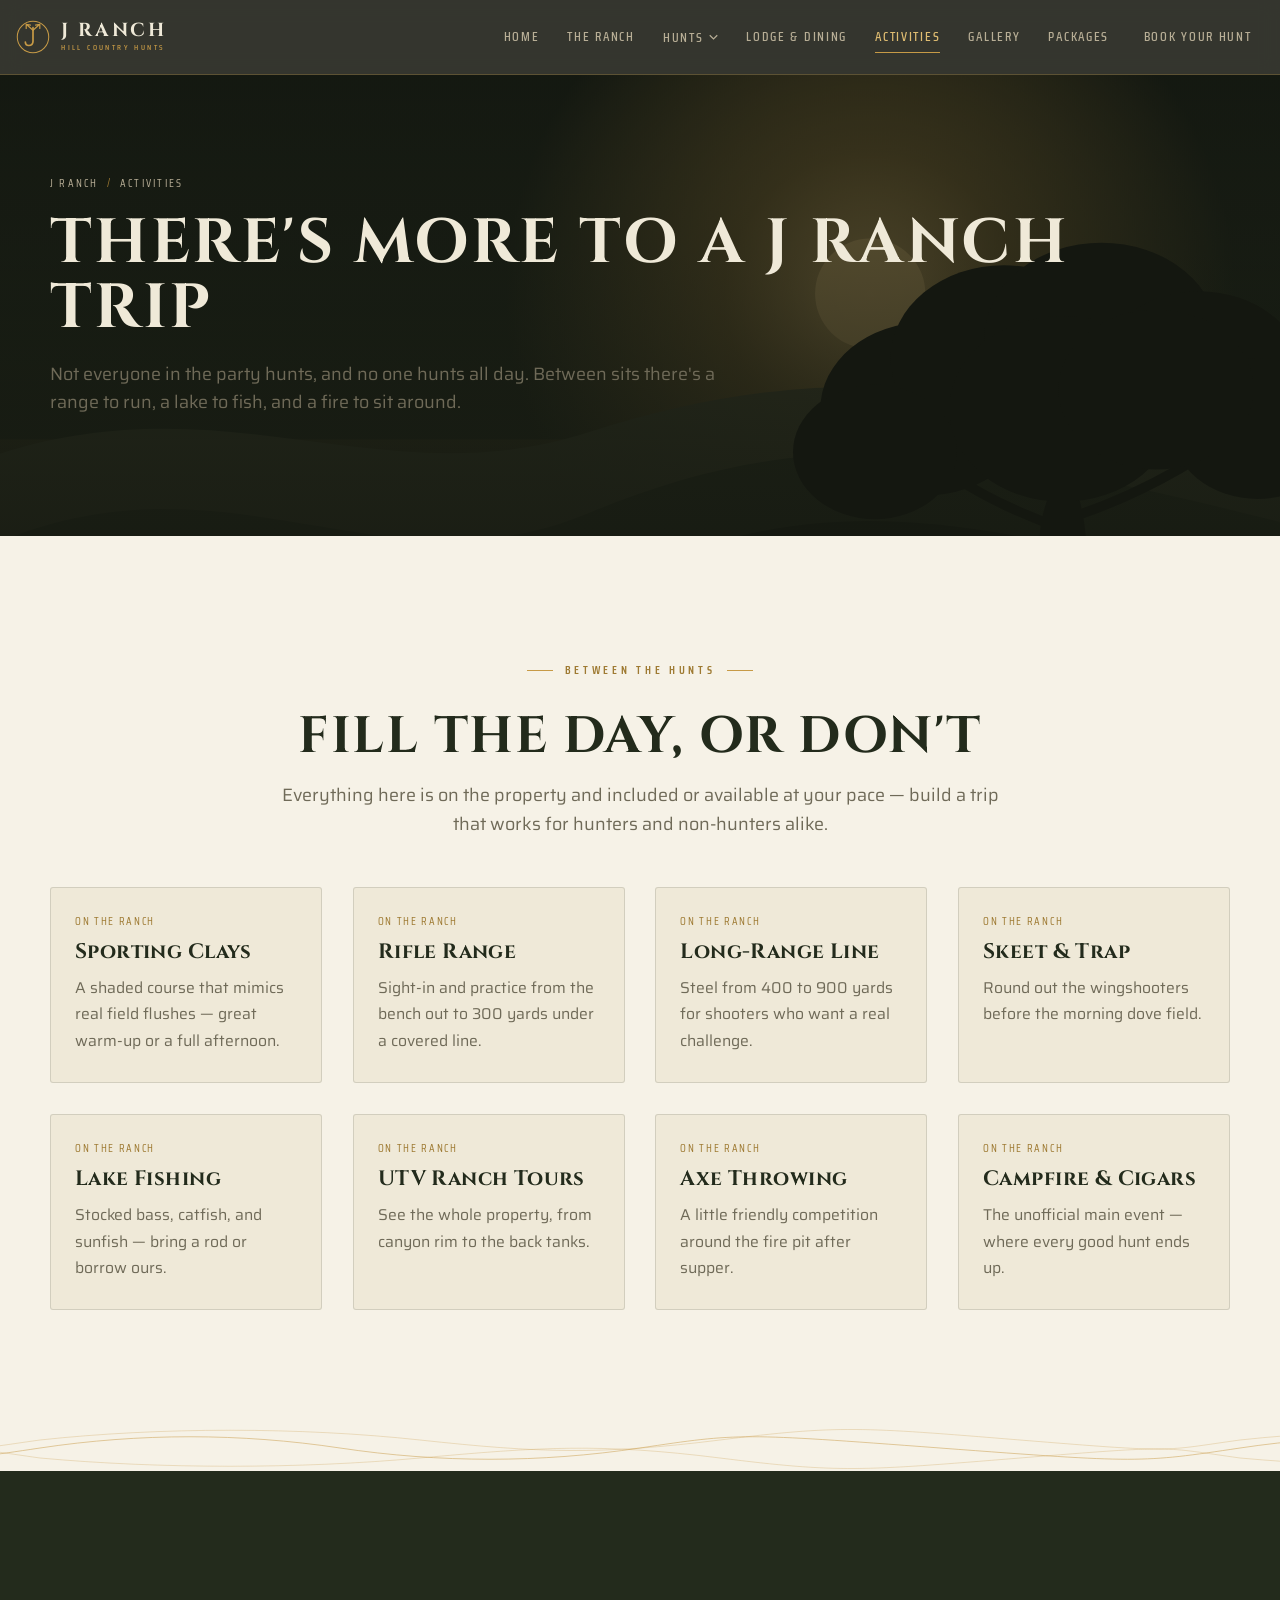
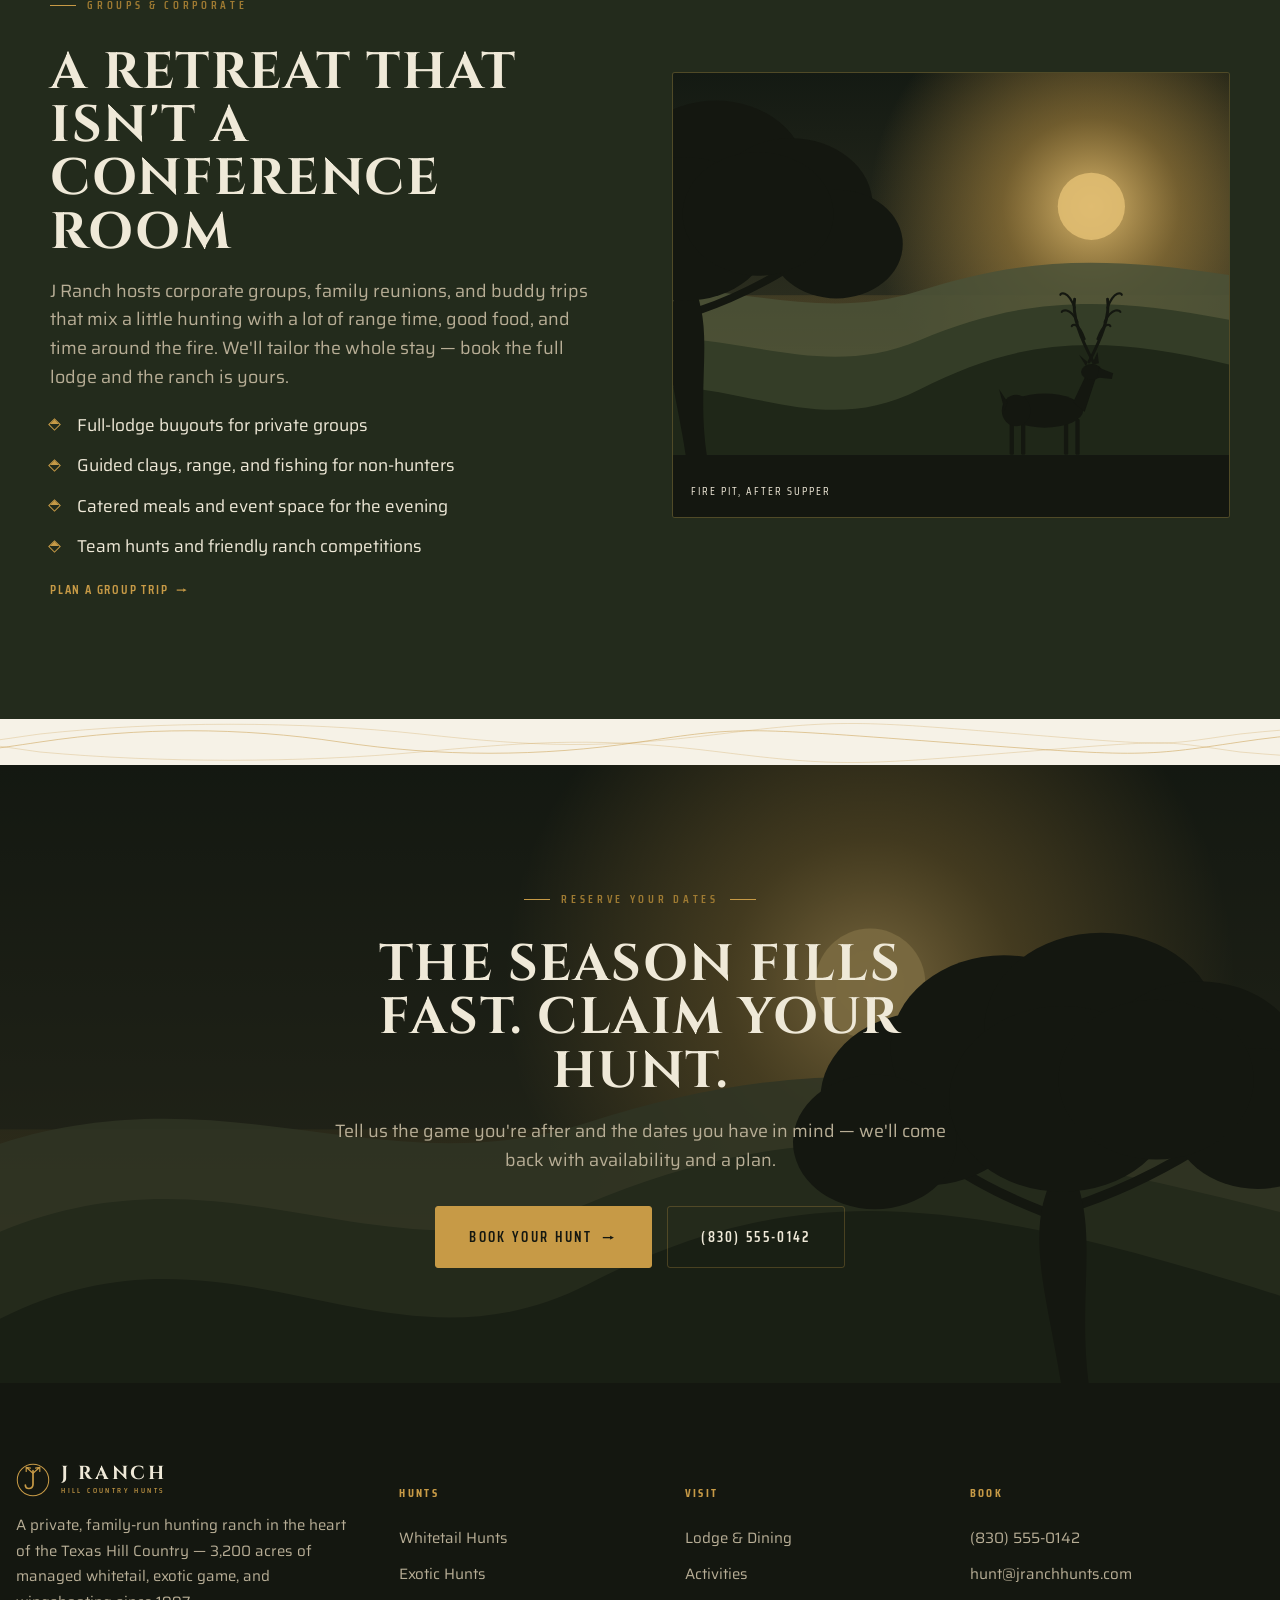
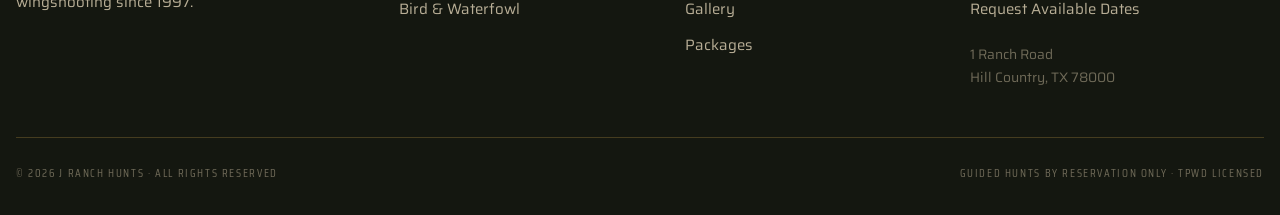
==== activities.html @ 20fa2970 "Add files via upload" ====
<!DOCTYPE html>
<html lang="en">
<head>
<meta charset="utf-8">
<meta name="viewport" content="width=device-width, initial-scale=1">
<title>Activities · J Ranch</title>
<meta name="description" content="Sporting clays, a rifle and long-range line, lake fishing, UTV ranch tours, and campfire nights — plus corporate and group retreats at J Ranch.">
<link rel="preconnect" href="https://fonts.googleapis.com">
<link rel="preconnect" href="https://fonts.gstatic.com" crossorigin>
<link href="https://fonts.googleapis.com/css2?family=Cinzel:wght@400;600;700&family=Saira+Condensed:wght@400;500;600;700&family=Saira:wght@300;400;500;600&display=swap" rel="stylesheet">
<link rel="stylesheet" href="styles.css">
</head>
<body>
<a class="skip" href="#main">Skip to content</a><header class="site-header">
<div class="wrap-wide nav">
  <a class="brand" href="index.html"><svg class="mark" viewBox="0 0 40 40" xmlns="http://www.w3.org/2000/svg" aria-hidden="true"><circle cx="20" cy="20" r="18.5" fill="none" stroke="#c79a46" stroke-width="1.2"/><path d="M20 9 L20 25 Q20 30 15 30 Q11 30 11 26" fill="none" stroke="#c79a46" stroke-width="2" stroke-linecap="round"/><path d="M20 12 L12 5 M12 5 L12 10 M12 5 L17 6" stroke="#c79a46" stroke-width="1.4" fill="none" stroke-linecap="round"/><path d="M20 12 L28 5 M28 5 L28 10 M28 5 L23 6" stroke="#c79a46" stroke-width="1.4" fill="none" stroke-linecap="round"/></svg>
    <span class="wordmark">J Ranch<small>Hill Country Hunts</small></span></a>
  <nav id="nav-links" class="nav-links" aria-label="Primary"><a href="index.html">Home</a><a href="the-ranch.html">The Ranch</a><div class="has-drop"><button class="navbtn" aria-expanded="false" aria-haspopup="true">Hunts<svg class="chev" viewBox="0 0 12 8" aria-hidden="true"><path d="M1 1l5 5 5-5" stroke="currentColor" stroke-width="1.6" fill="none"/></svg></button><div class="drop"><a href="whitetail.html">Whitetail Hunts<span>Managed trophy-class whitetail</span></a><a href="exotics.html">Exotic Hunts<span>20+ species, year-round</span></a><a href="birds.html">Bird & Waterfowl<span>Dove, quail, duck & turkey</span></a></div></div><a href="lodging.html">Lodge & Dining</a><a href="activities.html" aria-current="page">Activities</a><a href="gallery.html">Gallery</a><a href="packages.html">Packages</a><a class="btn nav-cta" href="contact.html">Book Your Hunt</a></nav>
  <button class="nav-toggle" aria-label="Menu" aria-controls="nav-links" aria-expanded="false">
    <span></span><span></span><span></span></button>
</div>
</header><main id="main"><section class="pagehero">
  <div class="scene"><svg viewBox="0 0 1440 820" preserveAspectRatio="xMidYMid slice" xmlns="http://www.w3.org/2000/svg" role="img" aria-hidden="true"><defs>
  <linearGradient id="skyridgedawn" x1="0" y1="0" x2="0" y2="1"><stop offset="0" stop-color="#151b13"/><stop offset="0.52" stop-color="#26301f"/><stop offset="0.8" stop-color="#6f5629"/><stop offset="1" stop-color="#c99f49"/></linearGradient>
  <radialGradient id="sunridgedawn" cx="0.5" cy="0.5" r="0.5">
    <stop offset="0" stop-color="#e0bd72" stop-opacity="0.95"/>
    <stop offset="0.4" stop-color="#c79a46" stop-opacity="0.5"/>
    <stop offset="1" stop-color="#c79a46" stop-opacity="0"/>
  </radialGradient>
  <linearGradient id="hazeridgedawn" x1="0" y1="0" x2="0" y2="1">
    <stop offset="0" stop-color="#c79a46" stop-opacity="0.14"/>
    <stop offset="1" stop-color="#c79a46" stop-opacity="0"/>
  </linearGradient>
</defs><rect width="1440" height="820" fill="url(#skyridgedawn)"/><circle cx="979" cy="246" r="410" fill="url(#sunridgedawn)"/><circle cx="979" cy="246" r="62" fill="#e0bd72" fill-opacity="0.9"/><rect x="0" y="410" width="1440" height="180" fill="url(#hazeridgedawn)"/><path d="M0,426 C 259,344 432,476 662,402 S 1066,336 1440,410 L 1440,820 L0,820 Z" fill="#4a5238" fill-opacity="0.85"/><path d="M0,525 C 259,418 432,589 662,493 S 1066,408 1440,503 L 1440,820 L0,820 Z" fill="#333d26" fill-opacity="0.95"/><path d="M0,623 C 259,492 432,702 662,584 S 1066,479 1440,597 L 1440,820 L0,820 Z" fill="#1f2718" fill-opacity="1.0"/><g><path d="M 1175.4,503.1 C 1107.3,476.8 1041.5,441.6 993.1,375.7" stroke="#141710" stroke-width="11.0" fill="none" stroke-linecap="round"/><path d="M 1215.0,494.3 C 1291.8,468.0 1366.5,424.1 1423.6,375.7" stroke="#141710" stroke-width="11.0" fill="none" stroke-linecap="round"/><path d="M 1195.2,485.6 C 1182.0,397.7 1199.6,331.8 1195.2,274.7" stroke="#141710" stroke-width="9.9" fill="none" stroke-linecap="round"/><path d="M 1195.2,705.2 C 1182.0,617.3 1160.1,551.5 1173.2,494.3 C 1186.4,441.6 1208.4,441.6 1217.2,490.0 C 1230.3,547.1 1212.8,617.3 1226.0,705.2 Z" fill="#141710"/><ellipse cx="1041.5" cy="375.7" rx="118.6" ry="97.3" fill="#141710"/><ellipse cx="1129.3" cy="318.6" rx="127.4" ry="104.5" fill="#141710"/><ellipse cx="1239.1" cy="296.7" rx="131.8" ry="108.1" fill="#141710"/><ellipse cx="1349.0" cy="340.6" rx="118.6" ry="97.3" fill="#141710"/><ellipse cx="1414.8" cy="397.7" rx="96.6" ry="79.2" fill="#141710"/><ellipse cx="984.3" cy="424.1" rx="92.2" ry="75.6" fill="#141710"/><ellipse cx="1195.2" cy="375.7" rx="127.4" ry="104.5" fill="#141710"/><ellipse cx="1300.6" cy="353.8" rx="109.8" ry="90.1" fill="#141710"/></g><rect x="0" y="705" width="1440" height="115" fill="#141710"/></svg></div>
  <div class="hero-veil"></div>
  <div class="wrap pagehero-inner" data-reveal>
    <p class="crumbs"><a href="index.html">J Ranch</a><span class="sep">/</span>Activities</p>
    <h1 class="display h1">There's more to a J Ranch trip</h1>
    <p class="lead" style="margin-top:1.2rem;max-width:56ch">Not everyone in the party hunts, and no one hunts all day. Between sits there's a range to run, a lake to fish, and a fire to sit around.</p>
  </div>
</section>
<section class="section">
  <div class="wrap">
    <div class="center stack" style="margin-bottom:3rem" data-reveal>
      <p class="eyebrow center">Between the Hunts</p>
      <h2 class="display h2">Fill the day, or don't</h2>
      <p class="lead measure center">Everything here is on the property and included or available at your pace — build a trip that works for hunters and non-hunters alike.</p>
    </div>
    <div class="grid cols-4"><div class="card" data-reveal data-delay="0"><div class="body"><span class="meta">On the Ranch</span><h3>Sporting Clays</h3><p>A shaded course that mimics real field flushes — great warm-up or a full afternoon.</p></div></div><div class="card" data-reveal data-delay="70"><div class="body"><span class="meta">On the Ranch</span><h3>Rifle Range</h3><p>Sight-in and practice from the bench out to 300 yards under a covered line.</p></div></div><div class="card" data-reveal data-delay="140"><div class="body"><span class="meta">On the Ranch</span><h3>Long-Range Line</h3><p>Steel from 400 to 900 yards for shooters who want a real challenge.</p></div></div><div class="card" data-reveal data-delay="210"><div class="body"><span class="meta">On the Ranch</span><h3>Skeet &amp; Trap</h3><p>Round out the wingshooters before the morning dove field.</p></div></div><div class="card" data-reveal data-delay="0"><div class="body"><span class="meta">On the Ranch</span><h3>Lake Fishing</h3><p>Stocked bass, catfish, and sunfish — bring a rod or borrow ours.</p></div></div><div class="card" data-reveal data-delay="70"><div class="body"><span class="meta">On the Ranch</span><h3>UTV Ranch Tours</h3><p>See the whole property, from canyon rim to the back tanks.</p></div></div><div class="card" data-reveal data-delay="140"><div class="body"><span class="meta">On the Ranch</span><h3>Axe Throwing</h3><p>A little friendly competition around the fire pit after supper.</p></div></div><div class="card" data-reveal data-delay="210"><div class="body"><span class="meta">On the Ranch</span><h3>Campfire &amp; Cigars</h3><p>The unofficial main event — where every good hunt ends up.</p></div></div></div>
  </div>
</section>

<div class="contour" aria-hidden="true"></div>
<section class="section on-dark">
  <div class="wrap">
    <div class="split">
      <div class="stack" data-reveal>
        <p class="eyebrow">Groups &amp; Corporate</p>
        <h2 class="display h2">A retreat that isn't a conference room</h2>
        <p class="lead">J Ranch hosts corporate groups, family reunions, and buddy trips that mix a little hunting with a lot of range time, good food, and time around the fire. We'll tailor the whole stay — book the full lodge and the ranch is yours.</p>
        <ul class="ticks">
          <li>Full-lodge buyouts for private groups</li>
          <li>Guided clays, range, and fishing for non-hunters</li>
          <li>Catered meals and event space for the evening</li>
          <li>Team hunts and friendly ranch competitions</li>
        </ul>
        <a class="textlink" href="contact.html">Plan a Group Trip <span class="arw">→</span></a>
      </div>
      <div class="split-media" data-reveal data-delay="120"><svg viewBox="0 0 1440 820" preserveAspectRatio="xMidYMid slice" xmlns="http://www.w3.org/2000/svg" role="img" aria-hidden="true"><defs>
  <linearGradient id="skyoakdusk" x1="0" y1="0" x2="0" y2="1"><stop offset="0" stop-color="#141a13"/><stop offset="0.5" stop-color="#2a2c1e"/><stop offset="0.78" stop-color="#7d5e2b"/><stop offset="1" stop-color="#c79a46"/></linearGradient>
  <radialGradient id="sunoakdusk" cx="0.5" cy="0.5" r="0.5">
    <stop offset="0" stop-color="#e0bd72" stop-opacity="0.95"/>
    <stop offset="0.4" stop-color="#c79a46" stop-opacity="0.5"/>
    <stop offset="1" stop-color="#c79a46" stop-opacity="0"/>
  </radialGradient>
  <linearGradient id="hazeoakdusk" x1="0" y1="0" x2="0" y2="1">
    <stop offset="0" stop-color="#c79a46" stop-opacity="0.14"/>
    <stop offset="1" stop-color="#c79a46" stop-opacity="0"/>
  </linearGradient>
</defs><rect width="1440" height="820" fill="url(#skyoakdusk)"/><circle cx="979" cy="246" r="410" fill="url(#sunoakdusk)"/><circle cx="979" cy="246" r="62" fill="#e0bd72" fill-opacity="0.9"/><rect x="0" y="410" width="1440" height="180" fill="url(#hazeoakdusk)"/><path d="M0,426 C 259,344 432,476 662,402 S 1066,336 1440,410 L 1440,820 L0,820 Z" fill="#4a5238" fill-opacity="0.85"/><path d="M0,525 C 259,418 432,589 662,493 S 1066,408 1440,503 L 1440,820 L0,820 Z" fill="#333d26" fill-opacity="0.95"/><path d="M0,623 C 259,492 432,702 662,584 S 1066,479 1440,597 L 1440,820 L0,820 Z" fill="#1f2718" fill-opacity="1.0"/><g><path d="M 205.4,449.2 C 119.1,415.9 35.7,371.3 -25.6,287.9" stroke="#141710" stroke-width="13.9" fill="none" stroke-linecap="round"/><path d="M 255.4,438.1 C 352.8,404.7 447.4,349.1 519.7,287.9" stroke="#141710" stroke-width="13.9" fill="none" stroke-linecap="round"/><path d="M 230.4,427.0 C 213.7,315.7 236.0,232.2 230.4,159.9" stroke="#141710" stroke-width="12.5" fill="none" stroke-linecap="round"/><path d="M 230.4,705.2 C 213.7,593.9 185.9,510.5 202.6,438.1 C 219.3,371.3 247.1,371.3 258.2,432.6 C 274.9,504.9 252.7,593.9 269.4,705.2 Z" fill="#141710"/><ellipse cx="35.7" cy="287.9" rx="150.2" ry="123.2" fill="#141710"/><ellipse cx="146.9" cy="215.5" rx="161.4" ry="132.3" fill="#141710"/><ellipse cx="286.0" cy="187.7" rx="166.9" ry="136.9" fill="#141710"/><ellipse cx="425.1" cy="243.4" rx="150.2" ry="123.2" fill="#141710"/><ellipse cx="508.6" cy="315.7" rx="122.4" ry="100.4" fill="#141710"/><ellipse cx="-36.7" cy="349.1" rx="116.8" ry="95.8" fill="#141710"/><ellipse cx="230.4" cy="287.9" rx="161.4" ry="132.3" fill="#141710"/><ellipse cx="363.9" cy="260.1" rx="139.1" ry="114.1" fill="#141710"/></g><g><rect x="828.2" y="638.6" width="7.9" height="65.9" rx="2.6" fill="#141710"/><rect x="849.3" y="638.6" width="7.9" height="65.9" rx="2.6" fill="#141710"/><rect x="928.4" y="638.6" width="7.9" height="65.9" rx="2.6" fill="#141710"/><rect x="949.5" y="638.6" width="7.9" height="65.9" rx="2.6" fill="#141710"/><ellipse cx="892.8" cy="622.8" rx="71.2" ry="31.6" fill="#141710"/><ellipse cx="840.1" cy="622.8" rx="26.4" ry="29.0" fill="#141710"/><path d="M 945.5,607.0 L 969.2,556.9 L 987.7,562.1 L 966.6,625.4 Z" fill="#141710"/><ellipse cx="979.8" cy="551.6" rx="19.8" ry="14.5" fill="#141710"/><path d="M 993.0,543.7 L 1019.3,554.2 L 1016.7,564.8 L 990.3,562.1 Z" fill="#141710"/><path d="M 969.2,541.1 L 956.1,520.0 L 971.9,533.2 Z" fill="#141710"/><path d="M 979.8,538.4 L 990.3,514.7 L 993.0,535.8 Z" fill="#141710"/><path d="M 824.3,607.0 L 808.5,583.2 L 819.0,622.8 Z" fill="#141710"/><path d="M 974.5,533.2 C 998.2,488.3 1014.0,448.8 1008.8,417.2" stroke="#141710" stroke-width="5.3" fill="none" stroke-linecap="round"/><path d="M 990.3,491.0 C 1002.2,456.7 1014.0,464.6 1014.0,467.3" stroke="#141710" stroke-width="4.0" fill="none" stroke-linecap="round"/><path d="M 1003.5,459.4 C 1018.0,430.4 1032.5,438.3 1032.5,440.9" stroke="#141710" stroke-width="4.0" fill="none" stroke-linecap="round"/><path d="M 1008.8,433.0 C 1021.9,398.7 1035.1,406.6 1035.1,409.3" stroke="#141710" stroke-width="4.0" fill="none" stroke-linecap="round"/><path d="M 982.4,533.2 C 958.7,488.3 942.9,448.8 948.1,417.2" stroke="#141710" stroke-width="5.3" fill="none" stroke-linecap="round"/><path d="M 966.6,491.0 C 954.7,456.7 942.9,464.6 942.9,467.3" stroke="#141710" stroke-width="4.0" fill="none" stroke-linecap="round"/><path d="M 953.4,459.4 C 938.9,430.4 924.4,438.3 924.4,440.9" stroke="#141710" stroke-width="4.0" fill="none" stroke-linecap="round"/><path d="M 948.1,433.0 C 935.0,398.7 921.8,406.6 921.8,409.3" stroke="#141710" stroke-width="4.0" fill="none" stroke-linecap="round"/></g><rect x="0" y="705" width="1440" height="115" fill="#141710"/></svg><div class="cap">Fire pit, after supper</div></div>
    </div>
  </div>
</section>

<div class="contour" aria-hidden="true"></div>
<section class="section on-ink cta-band">
  <div class="scene"><svg viewBox="0 0 1440 820" preserveAspectRatio="xMidYMid slice" xmlns="http://www.w3.org/2000/svg" role="img" aria-hidden="true"><defs>
  <linearGradient id="skyridgedusk" x1="0" y1="0" x2="0" y2="1"><stop offset="0" stop-color="#141a13"/><stop offset="0.5" stop-color="#2a2c1e"/><stop offset="0.78" stop-color="#7d5e2b"/><stop offset="1" stop-color="#c79a46"/></linearGradient>
  <radialGradient id="sunridgedusk" cx="0.5" cy="0.5" r="0.5">
    <stop offset="0" stop-color="#e0bd72" stop-opacity="0.95"/>
    <stop offset="0.4" stop-color="#c79a46" stop-opacity="0.5"/>
    <stop offset="1" stop-color="#c79a46" stop-opacity="0"/>
  </radialGradient>
  <linearGradient id="hazeridgedusk" x1="0" y1="0" x2="0" y2="1">
    <stop offset="0" stop-color="#c79a46" stop-opacity="0.14"/>
    <stop offset="1" stop-color="#c79a46" stop-opacity="0"/>
  </linearGradient>
</defs><rect width="1440" height="820" fill="url(#skyridgedusk)"/><circle cx="979" cy="246" r="410" fill="url(#sunridgedusk)"/><circle cx="979" cy="246" r="62" fill="#e0bd72" fill-opacity="0.9"/><rect x="0" y="410" width="1440" height="180" fill="url(#hazeridgedusk)"/><path d="M0,426 C 259,344 432,476 662,402 S 1066,336 1440,410 L 1440,820 L0,820 Z" fill="#4a5238" fill-opacity="0.85"/><path d="M0,525 C 259,418 432,589 662,493 S 1066,408 1440,503 L 1440,820 L0,820 Z" fill="#333d26" fill-opacity="0.95"/><path d="M0,623 C 259,492 432,702 662,584 S 1066,479 1440,597 L 1440,820 L0,820 Z" fill="#1f2718" fill-opacity="1.0"/><g><path d="M 1175.4,503.1 C 1107.3,476.8 1041.5,441.6 993.1,375.7" stroke="#141710" stroke-width="11.0" fill="none" stroke-linecap="round"/><path d="M 1215.0,494.3 C 1291.8,468.0 1366.5,424.1 1423.6,375.7" stroke="#141710" stroke-width="11.0" fill="none" stroke-linecap="round"/><path d="M 1195.2,485.6 C 1182.0,397.7 1199.6,331.8 1195.2,274.7" stroke="#141710" stroke-width="9.9" fill="none" stroke-linecap="round"/><path d="M 1195.2,705.2 C 1182.0,617.3 1160.1,551.5 1173.2,494.3 C 1186.4,441.6 1208.4,441.6 1217.2,490.0 C 1230.3,547.1 1212.8,617.3 1226.0,705.2 Z" fill="#141710"/><ellipse cx="1041.5" cy="375.7" rx="118.6" ry="97.3" fill="#141710"/><ellipse cx="1129.3" cy="318.6" rx="127.4" ry="104.5" fill="#141710"/><ellipse cx="1239.1" cy="296.7" rx="131.8" ry="108.1" fill="#141710"/><ellipse cx="1349.0" cy="340.6" rx="118.6" ry="97.3" fill="#141710"/><ellipse cx="1414.8" cy="397.7" rx="96.6" ry="79.2" fill="#141710"/><ellipse cx="984.3" cy="424.1" rx="92.2" ry="75.6" fill="#141710"/><ellipse cx="1195.2" cy="375.7" rx="127.4" ry="104.5" fill="#141710"/><ellipse cx="1300.6" cy="353.8" rx="109.8" ry="90.1" fill="#141710"/></g><rect x="0" y="705" width="1440" height="115" fill="#141710"/></svg></div>
  <div class="wrap inner" data-reveal>
    <p class="eyebrow center">Reserve Your Dates</p>
    <h2 class="display h2" style="margin:1rem auto 1.2rem;max-width:18ch">The season fills fast. Claim your hunt.</h2>
    <p class="lead" style="max-width:52ch;margin:0 auto 2rem">Tell us the game you're after and the dates you have in mind — we'll come back with availability and a plan.</p>
    <div style="display:flex;gap:.9rem;justify-content:center;flex-wrap:wrap">
      <a class="btn lg" href="contact.html">Book Your Hunt <span class="arw">→</span></a>
      <a class="btn ghost lg" href="tel:+18305550142">(830) 555-0142</a>
    </div>
  </div>
</section>
</main><footer class="site-footer">
<div class="wrap-wide">
  <div class="footer-top">
    <div class="footer-about">
      <a class="brand" href="index.html"><svg class="mark" viewBox="0 0 40 40" xmlns="http://www.w3.org/2000/svg" aria-hidden="true"><circle cx="20" cy="20" r="18.5" fill="none" stroke="#c79a46" stroke-width="1.2"/><path d="M20 9 L20 25 Q20 30 15 30 Q11 30 11 26" fill="none" stroke="#c79a46" stroke-width="2" stroke-linecap="round"/><path d="M20 12 L12 5 M12 5 L12 10 M12 5 L17 6" stroke="#c79a46" stroke-width="1.4" fill="none" stroke-linecap="round"/><path d="M20 12 L28 5 M28 5 L28 10 M28 5 L23 6" stroke="#c79a46" stroke-width="1.4" fill="none" stroke-linecap="round"/></svg>
        <span class="wordmark">J Ranch<small>Hill Country Hunts</small></span></a>
      <p>A private, family-run hunting ranch in the heart of the Texas Hill Country —
         3,200 acres of managed whitetail, exotic game, and wingshooting since 1997.</p>
    </div>
    <div class="footer-col"><h5>Hunts</h5><a href="whitetail.html">Whitetail Hunts</a><a href="exotics.html">Exotic Hunts</a><a href="birds.html">Bird & Waterfowl</a></div>
    <div class="footer-col"><h5>Visit</h5><a href="lodging.html">Lodge & Dining</a><a href="activities.html">Activities</a><a href="gallery.html">Gallery</a><a href="packages.html">Packages</a></div>
    <div class="footer-col"><h5>Book</h5>
      <a href="tel:+18305550142">(830) 555-0142</a>
      <a href="mailto:hunt@jranchhunts.com">hunt@jranchhunts.com</a>
      <a href="contact.html">Request Available Dates</a>
      <p style="margin:.9rem 0 0;color:var(--stone-dk);font-size:.86rem">1 Ranch Road<br>Hill Country, TX 78000</p>
    </div>
  </div>
  <div class="footer-bottom">
    <span>© 2026 J Ranch Hunts · All rights reserved</span>
    <span>Guided hunts by reservation only · TPWD licensed</span>
  </div>
</div>
</footer>
<script src="main.js"></script>
</body></html>
---- styles.css ----
/* ============================================================
   J RANCH — "Dawn Blind" design system
   Palette: forest woods + aged brass + parchment
   Type: Cinzel (engraved display) / Saira Condensed (labels) / Saira (body)
   ============================================================ */

:root{
  /* palette */
  --ink:      #141710;   /* near-black olive — night woods */
  --forest:   #232b1c;   /* deep olive-forest — primary dark surface */
  --forest-2: #2c3623;   /* raised dark surface */
  --field:    #3b4a2e;   /* card hover / mid forest */
  --brass:    #c79a46;   /* aged brass — THE accent */
  --brass-hi: #e0bd72;   /* brass highlight */
  --brass-lo: #9e7a32;   /* brass shadow/hover */
  --bone:     #efe9d8;   /* parchment — light surface + text on dark */
  --bone-2:   #f6f2e7;   /* lightest surface */
  --stone:    #b8ae96;   /* muted taupe — captions, secondary */
  --stone-dk: #6f6a58;   /* secondary on light */
  --oxblood:  #6b2a22;   /* rare deep accent */
  --line-dk:  rgba(199,154,70,.28);   /* brass hairline on dark */
  --line-lt:  rgba(35,43,28,.14);      /* dark hairline on light */

  /* type */
  --display: "Cinzel", Georgia, serif;
  --label:   "Saira Condensed", "Arial Narrow", sans-serif;
  --body:    "Saira", system-ui, -apple-system, sans-serif;

  /* metrics */
  --wrap: 1180px;
  --gap: clamp(1rem, 2.4vw, 2rem);
  --pad-y: clamp(4.5rem, 9vw, 8rem);
  --radius: 3px;
  --ease: cubic-bezier(.22,.61,.36,1);
}

/* ---------- reset ---------- */
*,*::before,*::after{ box-sizing:border-box; }
html{ scroll-behavior:smooth; -webkit-text-size-adjust:100%; }
body{
  margin:0;
  background:var(--bone-2);
  color:var(--forest);
  font-family:var(--body);
  font-size:clamp(1rem,.55vw + .9rem,1.075rem);
  line-height:1.7;
  font-weight:400;
  -webkit-font-smoothing:antialiased;
}
img{ max-width:100%; display:block; }
a{ color:inherit; text-decoration:none; }
h1,h2,h3,h4{ margin:0; line-height:1.05; font-weight:600; }
p{ margin:0 0 1.1em; }
ul{ margin:0; padding:0; list-style:none; }

/* ---------- utility type ---------- */
.eyebrow{
  font-family:var(--label);
  text-transform:uppercase;
  letter-spacing:.32em;
  font-weight:600;
  font-size:.72rem;
  color:var(--brass-lo);
  display:inline-flex;
  align-items:center;
  gap:.7rem;
}
.eyebrow::before{
  content:"";
  width:26px; height:1px;
  background:var(--brass);
  display:inline-block;
}
.eyebrow.center::after{
  content:"";
  width:26px; height:1px;
  background:var(--brass);
  display:inline-block;
}
.display{
  font-family:var(--display);
  font-weight:700;
  letter-spacing:.02em;
  line-height:1.04;
}
.h1{ font-size:clamp(2.6rem,6.2vw,4.9rem); text-transform:uppercase; letter-spacing:.04em; }
.h2{ font-size:clamp(2rem,4.2vw,3.2rem); text-transform:uppercase; letter-spacing:.03em; }
.h3{ font-size:clamp(1.3rem,2.2vw,1.7rem); }
.lead{ font-size:clamp(1.1rem,1.4vw,1.28rem); color:var(--stone-dk); line-height:1.6; }
.muted{ color:var(--stone-dk); }

/* ---------- layout ---------- */
.wrap{ width:min(100% - 2.4rem, var(--wrap)); margin-inline:auto; }
.wrap-wide{ width:min(100% - 2rem, 1360px); margin-inline:auto; }
.section{ padding-block:var(--pad-y); }
.section.tight{ padding-block:clamp(3rem,6vw,5rem); }
.on-dark{ background:var(--forest); color:var(--bone); }
.on-ink{ background:var(--ink); color:var(--bone); }
.on-dark .lead,.on-ink .lead,.on-dark .muted,.on-ink .muted{ color:var(--stone); }
.on-dark .h1,.on-dark .h2,.on-dark .h3,.on-ink .h1,.on-ink .h2,.on-ink .h3{ color:var(--bone); }
.center{ text-align:center; }
.center .eyebrow{ justify-content:center; }
.stack > * + *{ margin-top:1.1rem; }
.measure{ max-width:60ch; }
.measure.center{ margin-inline:auto; }

/* ---------- buttons ---------- */
.btn{
  --bg:var(--brass); --fg:var(--ink);
  display:inline-flex; align-items:center; gap:.6rem;
  font-family:var(--label);
  text-transform:uppercase; letter-spacing:.16em; font-weight:600;
  font-size:.82rem;
  padding:.95rem 1.7rem;
  background:var(--bg); color:var(--fg);
  border:1px solid var(--bg);
  border-radius:var(--radius);
  cursor:pointer;
  transition:background .25s var(--ease), color .25s var(--ease), transform .2s var(--ease);
}
.btn:hover{ background:var(--brass-hi); border-color:var(--brass-hi); transform:translateY(-2px); }
.btn:active{ transform:translateY(0); }
.btn .arw{ transition:transform .25s var(--ease); }
.btn:hover .arw{ transform:translateX(4px); }
.btn.ghost{
  --bg:transparent; --fg:var(--bone);
  border-color:var(--line-dk);
}
.btn.ghost:hover{ background:rgba(199,154,70,.12); border-color:var(--brass); color:var(--bone); transform:translateY(-2px); }
.btn.ink{ --bg:var(--forest); --fg:var(--bone); border-color:var(--forest); }
.btn.ink:hover{ background:var(--ink); border-color:var(--ink); color:var(--bone); }
.btn.lg{ padding:1.1rem 2.1rem; font-size:.9rem; }

.textlink{
  font-family:var(--label); text-transform:uppercase; letter-spacing:.14em;
  font-weight:600; font-size:.8rem; color:var(--brass-lo);
  display:inline-flex; align-items:center; gap:.5rem;
  border-bottom:1px solid transparent; padding-bottom:2px;
  transition:color .2s var(--ease), border-color .2s var(--ease);
}
.on-dark .textlink,.on-ink .textlink{ color:var(--brass); }
.textlink:hover{ color:var(--brass); border-color:var(--brass); }
.textlink .arw{ transition:transform .2s var(--ease); }
.textlink:hover .arw{ transform:translateX(4px); }

/* ---------- signature: topographic contour divider ---------- */
.contour{
  height:46px;
  background-repeat:repeat-x;
  background-position:center;
  background-size:1200px 46px;
  background-image:url("data:image/svg+xml;utf8,\
<svg xmlns='http://www.w3.org/2000/svg' width='1200' height='46' viewBox='0 0 1200 46'>\
<g fill='none' stroke='%23c79a46' stroke-opacity='.5' stroke-width='1'>\
<path d='M0 23 C 100 8 200 8 300 23 S 500 38 600 23 700 8 900 23 1100 38 1200 23'/>\
<path d='M0 15 C 120 2 260 2 380 15 S 560 30 680 15 820 2 980 15 1120 26 1200 15' stroke-opacity='.28'/>\
<path d='M0 33 C 120 44 260 44 380 33 S 560 18 680 33 820 46 980 33 1120 22 1200 33' stroke-opacity='.28'/>\
</g></svg>");
}
.contour.on-forest{ background-color:var(--forest); }

/* ============================================================
   HEADER / NAV
   ============================================================ */
.site-header{
  position:sticky; top:0; z-index:60;
  background:rgba(20,23,16,.86);
  backdrop-filter:blur(9px);
  border-bottom:1px solid var(--line-dk);
}
.nav{
  display:flex; align-items:center; justify-content:space-between;
  gap:1.5rem; min-height:74px;
}
.brand{ display:flex; align-items:center; gap:.7rem; color:var(--bone); }
.brand .mark{ width:34px; height:34px; flex:none; }
.brand .wordmark{ font-family:var(--display); font-weight:700; letter-spacing:.14em; font-size:1.18rem; text-transform:uppercase; line-height:1; }
.brand .wordmark small{ display:block; font-family:var(--label); font-weight:500; letter-spacing:.3em; font-size:.5rem; color:var(--brass); margin-top:3px; }

.nav-links{ display:flex; align-items:center; gap:.2rem; }
.nav-links a,.nav-links .navbtn{
  font-family:var(--label); text-transform:uppercase; letter-spacing:.13em;
  font-weight:500; font-size:.82rem; color:var(--stone);
  padding:.6rem .78rem; border-radius:var(--radius);
  background:none; border:0; cursor:pointer;
  display:inline-flex; align-items:center; gap:.35rem;
  transition:color .2s var(--ease);
}
.nav-links a:hover,.nav-links .navbtn:hover,.nav-links a[aria-current="page"]{ color:var(--brass-hi); }
.nav-links a[aria-current="page"]{ position:relative; }
.nav-links a[aria-current="page"]::after{
  content:""; position:absolute; left:.78rem; right:.78rem; bottom:.32rem; height:1px; background:var(--brass);
}
.nav-cta{ margin-left:.4rem; }

/* dropdown */
.has-drop{ position:relative; }
.drop{
  position:absolute; top:calc(100% + 6px); left:0;
  min-width:230px; padding:.5rem;
  background:var(--forest-2); border:1px solid var(--line-dk);
  border-radius:var(--radius);
  box-shadow:0 20px 40px -18px rgba(0,0,0,.7);
  opacity:0; visibility:hidden; transform:translateY(6px);
  transition:opacity .2s var(--ease), transform .2s var(--ease), visibility .2s;
}
.has-drop:hover .drop,.has-drop:focus-within .drop,.drop.open{ opacity:1; visibility:visible; transform:translateY(0); }
.drop a{ display:flex; flex-direction:column; gap:1px; padding:.6rem .7rem; color:var(--bone); letter-spacing:.1em; }
.drop a span{ font-family:var(--body); text-transform:none; letter-spacing:0; font-size:.72rem; color:var(--stone); }
.drop a:hover{ background:var(--field); color:var(--brass-hi); }
.navbtn .chev{ width:9px; height:9px; transition:transform .2s var(--ease); }
.has-drop:hover .chev,.has-drop:focus-within .chev{ transform:rotate(180deg); }

.nav-toggle{ display:none; }

/* mobile nav */
@media (max-width:940px){
  .nav-cta{ display:none; }
  .nav-toggle{
    display:inline-flex; flex-direction:column; gap:5px;
    background:none; border:0; cursor:pointer; padding:.5rem;
  }
  .nav-toggle span{ width:26px; height:2px; background:var(--bone); transition:transform .3s var(--ease), opacity .2s; }
  .nav-toggle[aria-expanded="true"] span:nth-child(1){ transform:translateY(7px) rotate(45deg); }
  .nav-toggle[aria-expanded="true"] span:nth-child(2){ opacity:0; }
  .nav-toggle[aria-expanded="true"] span:nth-child(3){ transform:translateY(-7px) rotate(-45deg); }
  .nav-links{
    position:fixed; inset:74px 0 auto 0;
    flex-direction:column; align-items:stretch; gap:0;
    background:var(--ink); border-bottom:1px solid var(--line-dk);
    padding:1rem 1.2rem 1.6rem;
    max-height:calc(100dvh - 74px); overflow:auto;
    transform:translateY(-120%); transition:transform .4s var(--ease);
  }
  .nav-links.open{ transform:translateY(0); }
  .nav-links a,.nav-links .navbtn{ padding:.85rem .4rem; font-size:.95rem; width:100%; }
  .nav-links a[aria-current="page"]::after{ display:none; }
  .has-drop{ position:static; }
  .drop{
    position:static; opacity:1; visibility:visible; transform:none;
    box-shadow:none; border:0; border-left:1px solid var(--line-dk);
    margin:0 0 .4rem .6rem; padding:0 0 0 .6rem;
    display:none; min-width:0; background:none;
  }
  .drop.open{ display:block; }
  .drop a{ padding:.55rem .4rem; }
}

/* ============================================================
   HERO
   ============================================================ */
.hero{ position:relative; color:var(--bone); overflow:hidden; background:var(--ink); }
.hero .scene{ position:absolute; inset:0; width:100%; height:100%; }
.hero .scene svg{ width:100%; height:100%; object-fit:cover; }
.hero-veil{
  position:absolute; inset:0;
  background:linear-gradient(180deg, rgba(20,23,16,.35) 0%, rgba(20,23,16,.28) 40%, rgba(20,23,16,.82) 100%),
             linear-gradient(90deg, rgba(20,23,16,.7) 0%, rgba(20,23,16,.1) 55%, rgba(20,23,16,0) 100%);
}
.hero-inner{ position:relative; z-index:2; padding-block:clamp(6rem,15vh,11rem); }
.hero.home .hero-inner{ padding-block:clamp(8rem,22vh,14rem); }
.hero-inner .h1{ color:var(--bone); max-width:16ch; text-shadow:0 2px 30px rgba(0,0,0,.4); }
.hero-inner .lead{ color:var(--bone); opacity:.92; max-width:52ch; }
.hero-cta{ display:flex; flex-wrap:wrap; gap:.9rem; margin-top:2rem; }

/* survey-tag chip (signature) */
.tag{
  display:inline-flex; align-items:center; gap:.6rem;
  font-family:var(--label); text-transform:uppercase; letter-spacing:.22em;
  font-size:.66rem; font-weight:600; color:var(--brass);
  border:1px solid var(--line-dk); border-radius:2px;
  padding:.42rem .8rem; background:rgba(20,23,16,.4);
}
.tag .dot{ width:5px; height:5px; background:var(--brass); border-radius:50%; box-shadow:0 0 0 3px rgba(199,154,70,.18); }

/* page hero (interior, shorter) */
.pagehero{ position:relative; color:var(--bone); background:var(--ink); overflow:hidden; }
.pagehero .scene{ position:absolute; inset:0; opacity:.9; }
.pagehero .hero-veil{ background:linear-gradient(180deg, rgba(20,23,16,.55), rgba(20,23,16,.86)); }
.pagehero-inner{ position:relative; z-index:2; padding-block:clamp(4.5rem,11vh,7.5rem); }
.pagehero-inner .h1{ font-size:clamp(2.3rem,5vw,3.9rem); }
.crumbs{ font-family:var(--label); text-transform:uppercase; letter-spacing:.2em; font-size:.7rem; color:var(--stone); margin-bottom:1.1rem; }
.crumbs a:hover{ color:var(--brass); }
.crumbs .sep{ color:var(--brass-lo); margin:0 .5rem; }

/* ============================================================
   COMPONENTS
   ============================================================ */

/* stat band */
.stats{ display:grid; grid-template-columns:repeat(4,1fr); gap:var(--gap); }
.stat{ text-align:center; padding:.5rem; border-left:1px solid var(--line-dk); }
.stat:first-child{ border-left:0; }
.stat .num{ font-family:var(--display); font-weight:700; font-size:clamp(2.2rem,4vw,3.1rem); color:var(--brass-hi); line-height:1; }
.stat .lbl{ font-family:var(--label); text-transform:uppercase; letter-spacing:.2em; font-size:.72rem; color:var(--stone); margin-top:.6rem; }
@media (max-width:640px){ .stats{ grid-template-columns:repeat(2,1fr); gap:1.6rem; } .stat{ border-left:0; } }

/* feature grid */
.grid{ display:grid; gap:var(--gap); }
.grid.cols-2{ grid-template-columns:repeat(2,1fr); }
.grid.cols-3{ grid-template-columns:repeat(3,1fr); }
.grid.cols-4{ grid-template-columns:repeat(4,1fr); }
@media (max-width:900px){ .grid.cols-3,.grid.cols-4{ grid-template-columns:repeat(2,1fr); } }
@media (max-width:620px){ .grid.cols-2,.grid.cols-3,.grid.cols-4{ grid-template-columns:1fr; } }

/* hunt / feature card */
.card{
  position:relative; display:flex; flex-direction:column;
  background:var(--bone); border:1px solid var(--line-lt);
  border-radius:var(--radius); overflow:hidden;
  transition:transform .3s var(--ease), box-shadow .3s var(--ease), border-color .3s var(--ease);
}
.card:hover{ transform:translateY(-5px); box-shadow:0 26px 46px -26px rgba(20,23,16,.5); border-color:var(--brass); }
.card .thumb{ aspect-ratio:4/3; position:relative; background:var(--forest); overflow:hidden; }
.card .thumb svg{ width:100%; height:100%; display:block; }
.card .thumb .badge{
  position:absolute; top:.9rem; left:.9rem; z-index:2;
  font-family:var(--label); text-transform:uppercase; letter-spacing:.16em; font-size:.62rem; font-weight:600;
  color:var(--ink); background:var(--brass); padding:.3rem .6rem; border-radius:2px;
}
.card .body{ padding:1.5rem 1.5rem 1.7rem; display:flex; flex-direction:column; gap:.7rem; flex:1; }
.card .body h3{ font-family:var(--display); font-weight:700; font-size:1.3rem; letter-spacing:.02em; }
.card .body p{ margin:0; color:var(--stone-dk); font-size:.98rem; }
.card .body .textlink{ margin-top:auto; }
.card .meta{ font-family:var(--label); text-transform:uppercase; letter-spacing:.15em; font-size:.7rem; color:var(--brass-lo); }

/* split (image + text) */
.split{ display:grid; grid-template-columns:1fr 1fr; gap:clamp(2rem,5vw,4.5rem); align-items:center; }
.split.reverse .split-media{ order:2; }
@media (max-width:860px){ .split{ grid-template-columns:1fr; } .split.reverse .split-media{ order:0; } }
.split-media{ position:relative; border-radius:var(--radius); overflow:hidden; aspect-ratio:5/4; background:var(--forest); border:1px solid var(--line-dk); }
.split-media svg{ width:100%; height:100%; }
.split-media .cap{
  position:absolute; bottom:0; left:0; right:0; z-index:2;
  padding:1rem 1.1rem; color:var(--bone);
  background:linear-gradient(0deg, rgba(20,23,16,.85), transparent);
  font-family:var(--label); text-transform:uppercase; letter-spacing:.18em; font-size:.7rem;
}

/* list with brass ticks */
.ticks{ display:grid; gap:.7rem; }
.ticks li{ position:relative; padding-left:1.7rem; color:inherit; }
.ticks li::before{
  content:""; position:absolute; left:0; top:.55em;
  width:9px; height:9px; border:1px solid var(--brass); transform:rotate(45deg);
  background:linear-gradient(135deg, var(--brass) 50%, transparent 50%);
}
.on-dark .ticks li,.on-ink .ticks li{ color:var(--bone); }

/* species / pricing row cards */
.rows{ display:grid; gap:1px; background:var(--line-lt); border:1px solid var(--line-lt); border-radius:var(--radius); overflow:hidden; }
.row-item{
  display:grid; grid-template-columns:1fr auto; gap:1rem; align-items:center;
  padding:1.15rem 1.4rem; background:var(--bone);
  transition:background .2s var(--ease);
}
.row-item:hover{ background:var(--bone-2); }
.row-item .rt{ display:flex; flex-direction:column; gap:.15rem; }
.row-item .rt strong{ font-family:var(--display); font-weight:700; font-size:1.12rem; letter-spacing:.02em; }
.row-item .rt small{ color:var(--stone-dk); font-size:.86rem; }
.row-item .price{ font-family:var(--label); font-weight:600; letter-spacing:.06em; color:var(--brass-lo); font-size:1.05rem; text-align:right; white-space:nowrap; }
.row-item .price span{ display:block; font-size:.66rem; letter-spacing:.16em; text-transform:uppercase; color:var(--stone-dk); }

/* pricing / package cards */
.pkg{
  display:flex; flex-direction:column; gap:1rem;
  padding:2rem 1.8rem 2.1rem; background:var(--bone); border:1px solid var(--line-lt);
  border-radius:var(--radius); position:relative;
}
.pkg.feature{ background:var(--forest); color:var(--bone); border-color:var(--brass); }
.pkg.feature .pkg-price,.pkg.feature h3{ color:var(--bone); }
.pkg.feature .ticks li{ color:var(--bone); }
.pkg .flag{
  position:absolute; top:-1px; right:1.4rem;
  font-family:var(--label); text-transform:uppercase; letter-spacing:.16em; font-size:.62rem; font-weight:600;
  color:var(--ink); background:var(--brass); padding:.3rem .7rem; border-radius:0 0 2px 2px;
}
.pkg h3{ font-family:var(--display); font-weight:700; font-size:1.4rem; letter-spacing:.02em; }
.pkg .pkg-price{ font-family:var(--display); font-weight:700; font-size:2.4rem; color:var(--forest); line-height:1; }
.pkg .pkg-price small{ display:block; font-family:var(--label); font-weight:500; text-transform:uppercase; letter-spacing:.16em; font-size:.66rem; color:var(--stone-dk); margin-top:.4rem; }
.pkg .ticks{ margin:.4rem 0 .5rem; }
.pkg .btn{ margin-top:auto; justify-content:center; }

/* gallery */
.gallery{ display:grid; grid-template-columns:repeat(4,1fr); gap:.5rem; }
.gallery figure{ margin:0; position:relative; overflow:hidden; border-radius:2px; background:var(--forest); aspect-ratio:1; }
.gallery figure.tall{ grid-row:span 2; aspect-ratio:auto; }
.gallery figure.wide{ grid-column:span 2; aspect-ratio:2/1; }
.gallery svg{ width:100%; height:100%; }
.gallery figcaption{
  position:absolute; left:0; right:0; bottom:0; padding:.7rem .8rem;
  color:var(--bone); font-family:var(--label); text-transform:uppercase; letter-spacing:.16em; font-size:.66rem;
  background:linear-gradient(0deg, rgba(20,23,16,.8), transparent);
  opacity:0; transform:translateY(6px); transition:opacity .25s var(--ease), transform .25s var(--ease);
}
.gallery figure:hover figcaption{ opacity:1; transform:translateY(0); }
@media (max-width:760px){ .gallery{ grid-template-columns:repeat(2,1fr); } .gallery figure.wide{ grid-column:span 2; } }

/* testimonial */
.quote{ max-width:52ch; margin-inline:auto; text-align:center; }
.quote blockquote{
  margin:0; font-family:var(--display); font-weight:400; font-style:italic;
  font-size:clamp(1.35rem,2.6vw,2rem); line-height:1.35; color:var(--bone);
}
.quote .who{ font-family:var(--label); text-transform:uppercase; letter-spacing:.22em; font-size:.74rem; color:var(--brass); margin-top:1.4rem; }

/* CTA band */
.cta-band{ position:relative; overflow:hidden; }
.cta-band .scene{ position:absolute; inset:0; opacity:.5; }
.cta-band .inner{ position:relative; z-index:2; text-align:center; }

/* forms */
.form-grid{ display:grid; grid-template-columns:1fr 1fr; gap:1.1rem; }
@media (max-width:640px){ .form-grid{ grid-template-columns:1fr; } }
.field{ display:flex; flex-direction:column; gap:.4rem; }
.field.full{ grid-column:1 / -1; }
.field label{ font-family:var(--label); text-transform:uppercase; letter-spacing:.14em; font-size:.72rem; color:var(--stone); }
.on-light .field label{ color:var(--stone-dk); }
.field input,.field select,.field textarea{
  font-family:var(--body); font-size:1rem; color:var(--bone);
  background:rgba(255,255,255,.04); border:1px solid var(--line-dk);
  border-radius:var(--radius); padding:.85rem 1rem; width:100%;
  transition:border-color .2s var(--ease), background .2s var(--ease);
}
.field textarea{ min-height:130px; resize:vertical; }
.field input::placeholder,.field textarea::placeholder{ color:rgba(184,174,150,.6); }
.field input:focus,.field select:focus,.field textarea:focus{ outline:none; border-color:var(--brass); background:rgba(199,154,70,.06); }
.field select option{ color:#141710; }

/* faq */
.faq{ border-top:1px solid var(--line-lt); }
.faq details{ border-bottom:1px solid var(--line-lt); }
.faq summary{
  cursor:pointer; list-style:none; padding:1.3rem .2rem;
  display:flex; justify-content:space-between; align-items:center; gap:1rem;
  font-family:var(--display); font-weight:700; font-size:1.1rem; letter-spacing:.01em;
}
.faq summary::-webkit-details-marker{ display:none; }
.faq summary .pm{ flex:none; width:20px; height:20px; position:relative; }
.faq summary .pm::before,.faq summary .pm::after{ content:""; position:absolute; background:var(--brass); }
.faq summary .pm::before{ top:9px; left:0; width:20px; height:2px; }
.faq summary .pm::after{ top:0; left:9px; width:2px; height:20px; transition:transform .25s var(--ease); }
.faq details[open] summary .pm::after{ transform:rotate(90deg); }
.faq details p{ padding:0 .2rem 1.4rem; color:var(--stone-dk); margin:0; max-width:70ch; }

/* info cards (contact) */
.info-card{ padding:1.6rem; border:1px solid var(--line-dk); border-radius:var(--radius); background:var(--forest-2); }
.info-card h4{ font-family:var(--label); text-transform:uppercase; letter-spacing:.18em; font-size:.78rem; color:var(--brass); margin-bottom:.6rem; }
.info-card p{ margin:0; color:var(--bone); }
.info-card a:hover{ color:var(--brass-hi); }

/* ============================================================
   FOOTER
   ============================================================ */
.site-footer{ background:var(--ink); color:var(--stone); padding-block:clamp(3.5rem,7vw,5rem) 2rem; }
.footer-top{ display:grid; grid-template-columns:1.4fr 1fr 1fr 1.2fr; gap:2.5rem; }
@media (max-width:860px){ .footer-top{ grid-template-columns:1fr 1fr; gap:2rem; } }
@media (max-width:520px){ .footer-top{ grid-template-columns:1fr; } }
.footer-top .brand{ margin-bottom:1rem; }
.footer-col h5{ font-family:var(--label); text-transform:uppercase; letter-spacing:.2em; font-size:.74rem; color:var(--brass); margin-bottom:1.1rem; }
.footer-col a{ display:block; padding:.32rem 0; color:var(--stone); font-size:.94rem; transition:color .2s var(--ease); }
.footer-col a:hover{ color:var(--bone); }
.footer-about p{ color:var(--stone); font-size:.94rem; max-width:34ch; }
.footer-bottom{
  margin-top:3rem; padding-top:1.6rem; border-top:1px solid var(--line-dk);
  display:flex; justify-content:space-between; gap:1rem; flex-wrap:wrap;
  font-family:var(--label); text-transform:uppercase; letter-spacing:.14em; font-size:.72rem; color:var(--stone-dk);
}
.footer-bottom a:hover{ color:var(--brass); }

/* ---------- reveal animation ---------- */
[data-reveal]{ opacity:0; transform:translateY(22px); transition:opacity .7s var(--ease), transform .7s var(--ease); }
[data-reveal].in{ opacity:1; transform:none; }

/* ---------- a11y ---------- */
:focus-visible{ outline:2px solid var(--brass-hi); outline-offset:3px; border-radius:2px; }
.skip{ position:absolute; left:-999px; top:0; z-index:200; background:var(--brass); color:var(--ink); padding:.7rem 1.1rem; font-family:var(--label); letter-spacing:.1em; }
.skip:focus{ left:1rem; top:1rem; }

@media (prefers-reduced-motion:reduce){
  *{ animation:none !important; scroll-behavior:auto !important; }
  [data-reveal]{ opacity:1; transform:none; transition:none; }
  .btn,.card,.textlink .arw{ transition:none; }
}
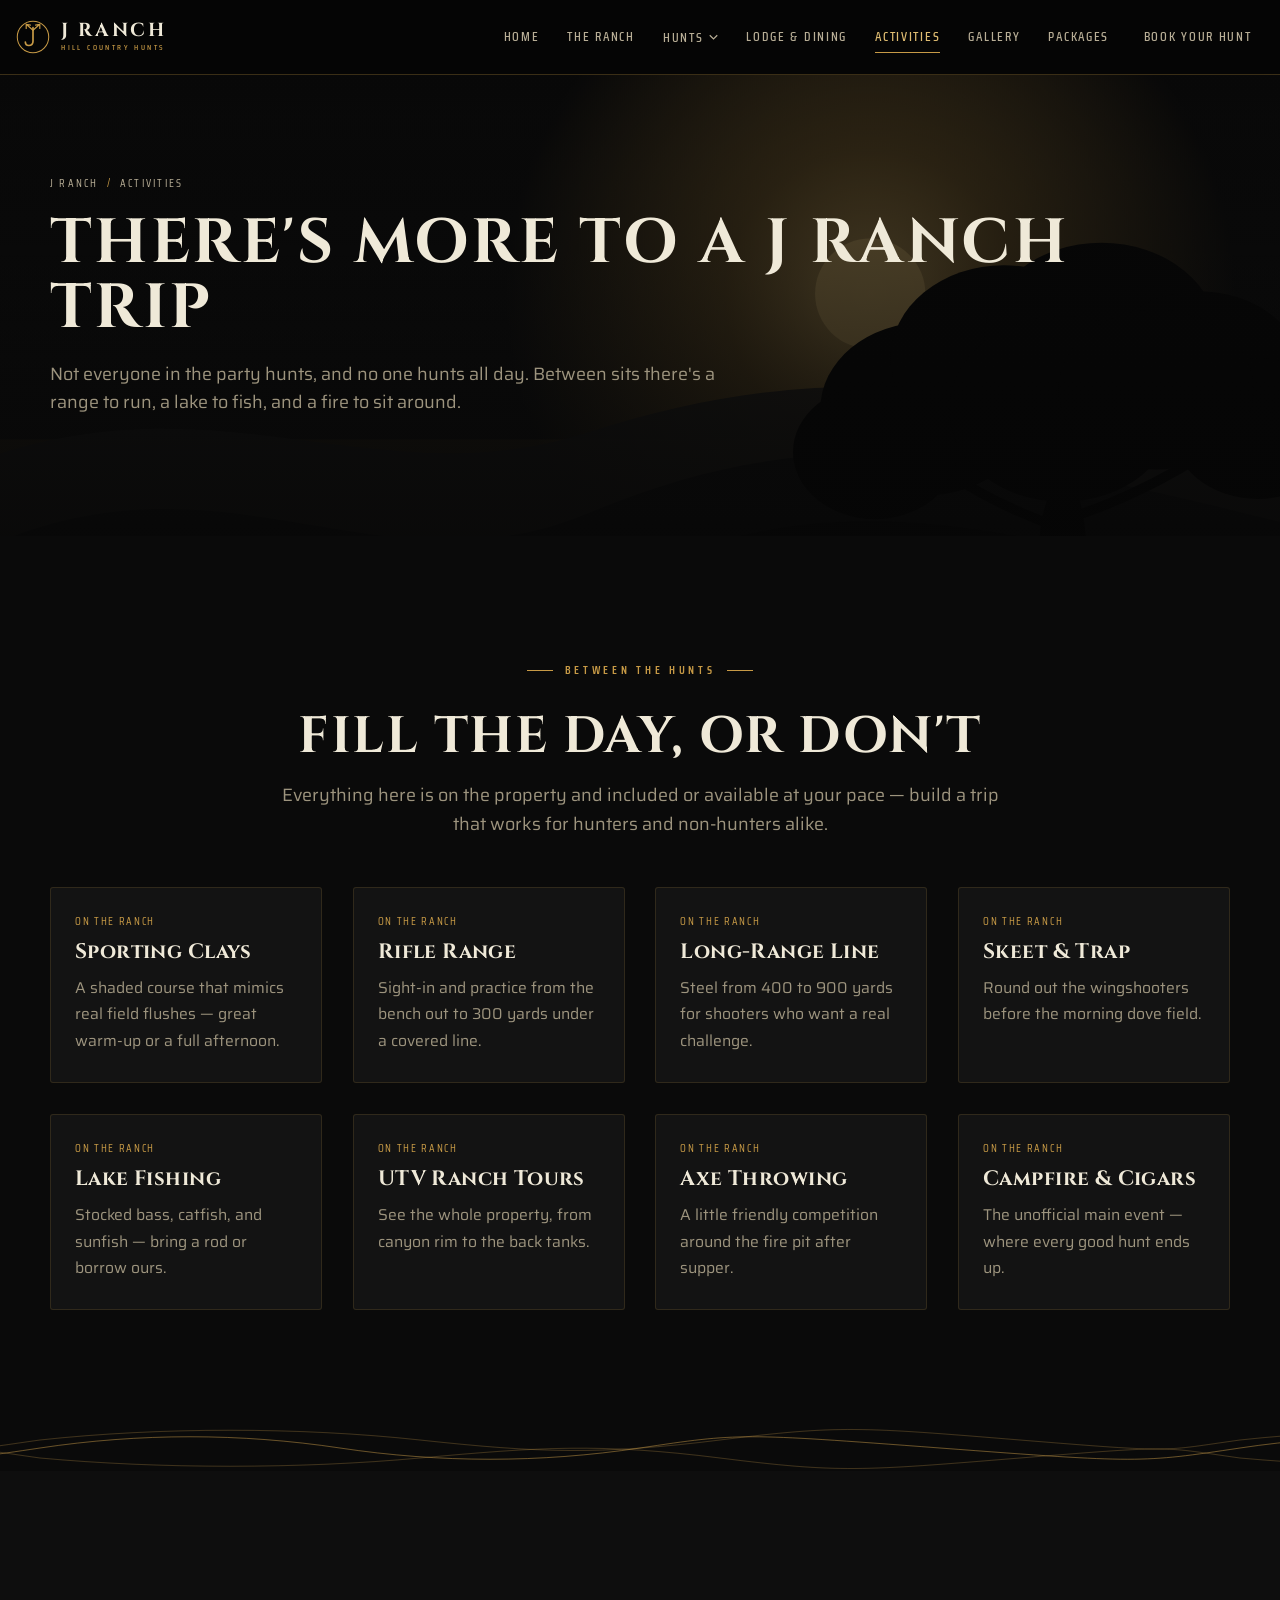
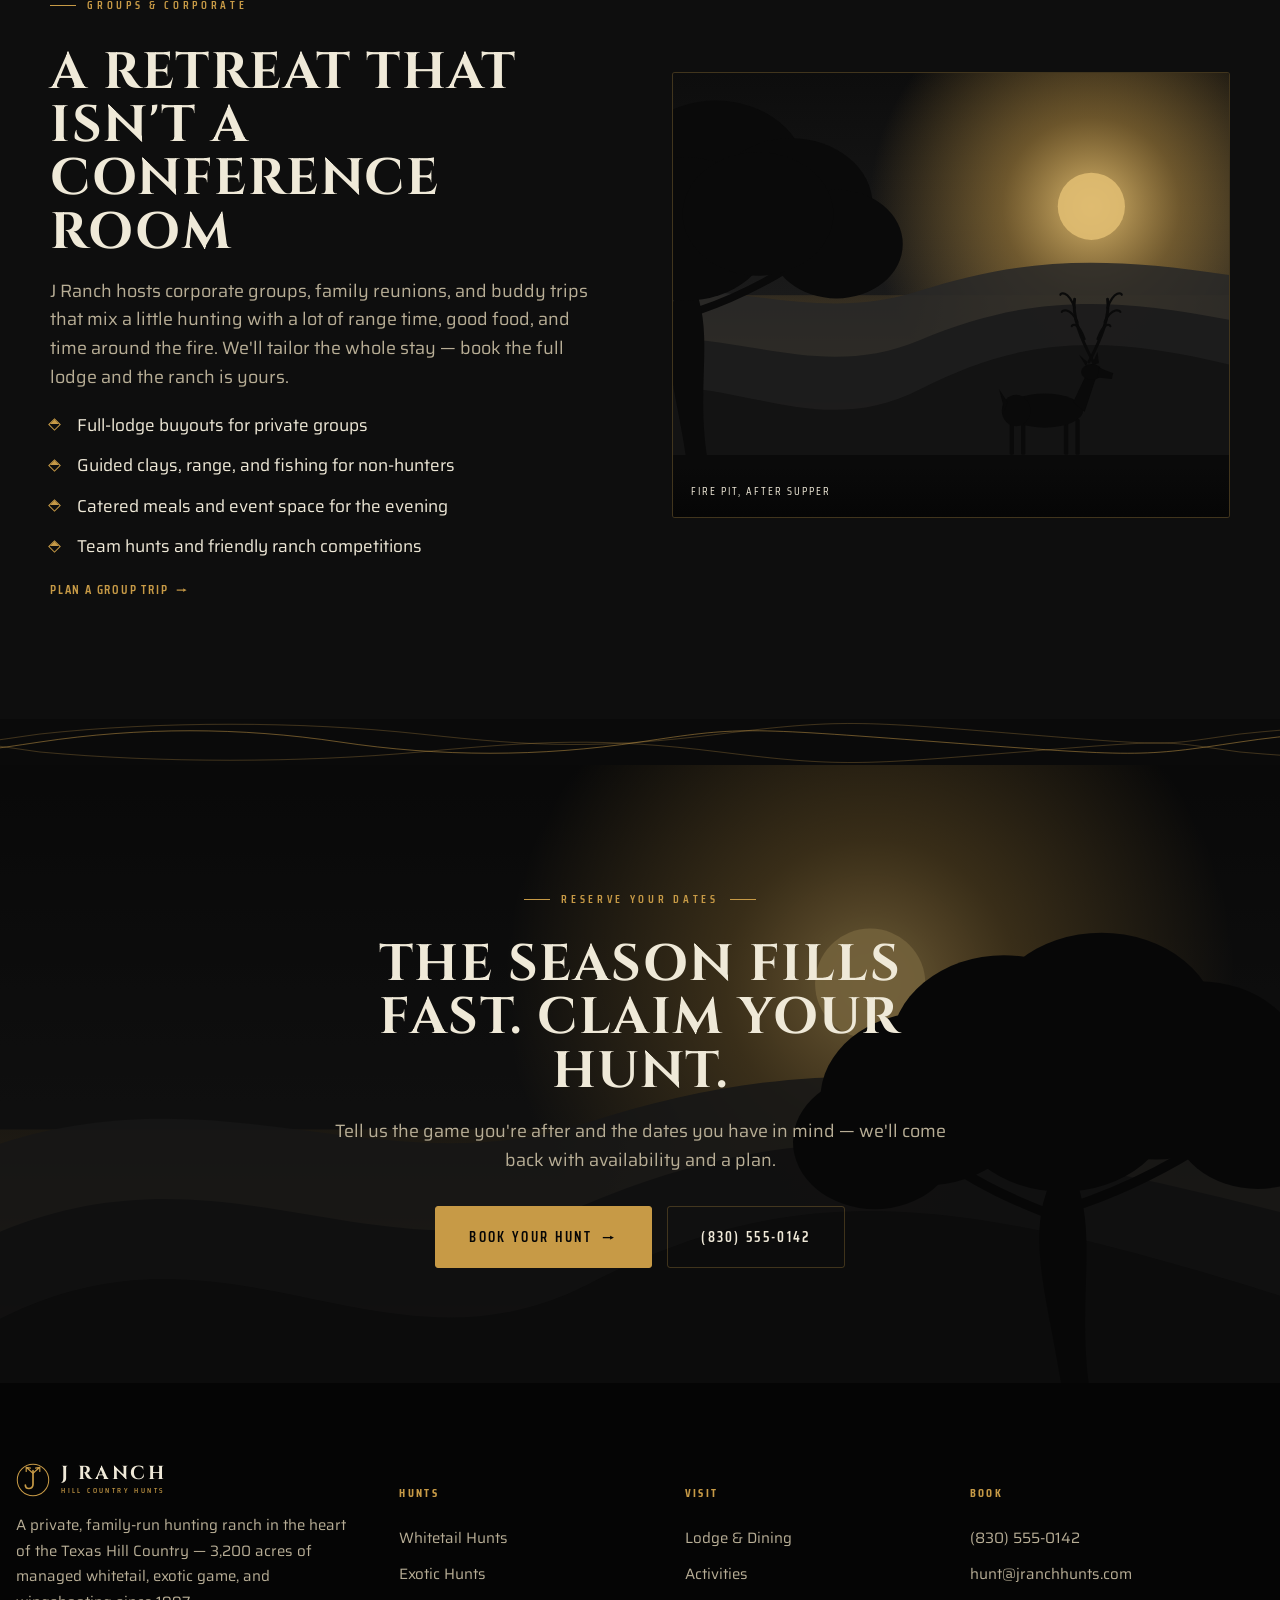
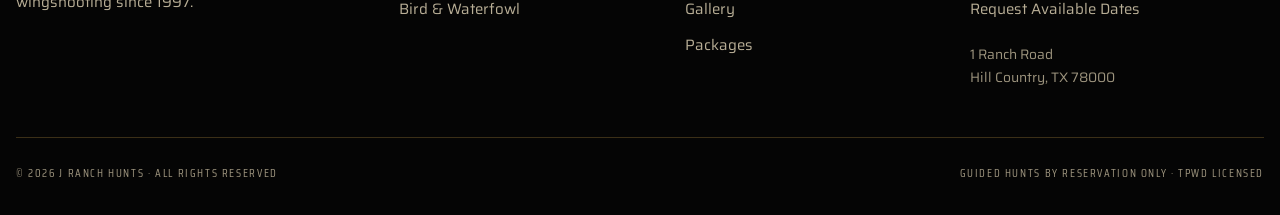
==== commit 54753574: "Switch site to black theme and wire real photo slots - Rework palette in styles.css from olive/parch" ====
--- a/activities.html
+++ b/activities.html
@@ -21,7 +21,7 @@
 </div>
 </header><main id="main"><section class="pagehero">
   <div class="scene"><svg viewBox="0 0 1440 820" preserveAspectRatio="xMidYMid slice" xmlns="http://www.w3.org/2000/svg" role="img" aria-hidden="true"><defs>
-  <linearGradient id="skyridgedawn" x1="0" y1="0" x2="0" y2="1"><stop offset="0" stop-color="#151b13"/><stop offset="0.52" stop-color="#26301f"/><stop offset="0.8" stop-color="#6f5629"/><stop offset="1" stop-color="#c99f49"/></linearGradient>
+  <linearGradient id="skyridgedawn" x1="0" y1="0" x2="0" y2="1"><stop offset="0" stop-color="#0d0d0d"/><stop offset="0.52" stop-color="#191919"/><stop offset="0.8" stop-color="#6f5629"/><stop offset="1" stop-color="#c99f49"/></linearGradient>
   <radialGradient id="sunridgedawn" cx="0.5" cy="0.5" r="0.5">
     <stop offset="0" stop-color="#e0bd72" stop-opacity="0.95"/>
     <stop offset="0.4" stop-color="#c79a46" stop-opacity="0.5"/>
@@ -31,7 +31,7 @@
     <stop offset="0" stop-color="#c79a46" stop-opacity="0.14"/>
     <stop offset="1" stop-color="#c79a46" stop-opacity="0"/>
   </linearGradient>
-</defs><rect width="1440" height="820" fill="url(#skyridgedawn)"/><circle cx="979" cy="246" r="410" fill="url(#sunridgedawn)"/><circle cx="979" cy="246" r="62" fill="#e0bd72" fill-opacity="0.9"/><rect x="0" y="410" width="1440" height="180" fill="url(#hazeridgedawn)"/><path d="M0,426 C 259,344 432,476 662,402 S 1066,336 1440,410 L 1440,820 L0,820 Z" fill="#4a5238" fill-opacity="0.85"/><path d="M0,525 C 259,418 432,589 662,493 S 1066,408 1440,503 L 1440,820 L0,820 Z" fill="#333d26" fill-opacity="0.95"/><path d="M0,623 C 259,492 432,702 662,584 S 1066,479 1440,597 L 1440,820 L0,820 Z" fill="#1f2718" fill-opacity="1.0"/><g><path d="M 1175.4,503.1 C 1107.3,476.8 1041.5,441.6 993.1,375.7" stroke="#141710" stroke-width="11.0" fill="none" stroke-linecap="round"/><path d="M 1215.0,494.3 C 1291.8,468.0 1366.5,424.1 1423.6,375.7" stroke="#141710" stroke-width="11.0" fill="none" stroke-linecap="round"/><path d="M 1195.2,485.6 C 1182.0,397.7 1199.6,331.8 1195.2,274.7" stroke="#141710" stroke-width="9.9" fill="none" stroke-linecap="round"/><path d="M 1195.2,705.2 C 1182.0,617.3 1160.1,551.5 1173.2,494.3 C 1186.4,441.6 1208.4,441.6 1217.2,490.0 C 1230.3,547.1 1212.8,617.3 1226.0,705.2 Z" fill="#141710"/><ellipse cx="1041.5" cy="375.7" rx="118.6" ry="97.3" fill="#141710"/><ellipse cx="1129.3" cy="318.6" rx="127.4" ry="104.5" fill="#141710"/><ellipse cx="1239.1" cy="296.7" rx="131.8" ry="108.1" fill="#141710"/><ellipse cx="1349.0" cy="340.6" rx="118.6" ry="97.3" fill="#141710"/><ellipse cx="1414.8" cy="397.7" rx="96.6" ry="79.2" fill="#141710"/><ellipse cx="984.3" cy="424.1" rx="92.2" ry="75.6" fill="#141710"/><ellipse cx="1195.2" cy="375.7" rx="127.4" ry="104.5" fill="#141710"/><ellipse cx="1300.6" cy="353.8" rx="109.8" ry="90.1" fill="#141710"/></g><rect x="0" y="705" width="1440" height="115" fill="#141710"/></svg></div>
+</defs><rect width="1440" height="820" fill="url(#skyridgedawn)"/><circle cx="979" cy="246" r="410" fill="url(#sunridgedawn)"/><circle cx="979" cy="246" r="62" fill="#e0bd72" fill-opacity="0.9"/><rect x="0" y="410" width="1440" height="180" fill="url(#hazeridgedawn)"/><path d="M0,426 C 259,344 432,476 662,402 S 1066,336 1440,410 L 1440,820 L0,820 Z" fill="#272727" fill-opacity="0.85"/><path d="M0,525 C 259,418 432,589 662,493 S 1066,408 1440,503 L 1440,820 L0,820 Z" fill="#1c1c1c" fill-opacity="0.95"/><path d="M0,623 C 259,492 432,702 662,584 S 1066,479 1440,597 L 1440,820 L0,820 Z" fill="#131313" fill-opacity="1.0"/><g><path d="M 1175.4,503.1 C 1107.3,476.8 1041.5,441.6 993.1,375.7" stroke="#0a0a0a" stroke-width="11.0" fill="none" stroke-linecap="round"/><path d="M 1215.0,494.3 C 1291.8,468.0 1366.5,424.1 1423.6,375.7" stroke="#0a0a0a" stroke-width="11.0" fill="none" stroke-linecap="round"/><path d="M 1195.2,485.6 C 1182.0,397.7 1199.6,331.8 1195.2,274.7" stroke="#0a0a0a" stroke-width="9.9" fill="none" stroke-linecap="round"/><path d="M 1195.2,705.2 C 1182.0,617.3 1160.1,551.5 1173.2,494.3 C 1186.4,441.6 1208.4,441.6 1217.2,490.0 C 1230.3,547.1 1212.8,617.3 1226.0,705.2 Z" fill="#0a0a0a"/><ellipse cx="1041.5" cy="375.7" rx="118.6" ry="97.3" fill="#0a0a0a"/><ellipse cx="1129.3" cy="318.6" rx="127.4" ry="104.5" fill="#0a0a0a"/><ellipse cx="1239.1" cy="296.7" rx="131.8" ry="108.1" fill="#0a0a0a"/><ellipse cx="1349.0" cy="340.6" rx="118.6" ry="97.3" fill="#0a0a0a"/><ellipse cx="1414.8" cy="397.7" rx="96.6" ry="79.2" fill="#0a0a0a"/><ellipse cx="984.3" cy="424.1" rx="92.2" ry="75.6" fill="#0a0a0a"/><ellipse cx="1195.2" cy="375.7" rx="127.4" ry="104.5" fill="#0a0a0a"/><ellipse cx="1300.6" cy="353.8" rx="109.8" ry="90.1" fill="#0a0a0a"/></g><rect x="0" y="705" width="1440" height="115" fill="#0a0a0a"/></svg></div>
   <div class="hero-veil"></div>
   <div class="wrap pagehero-inner" data-reveal>
     <p class="crumbs"><a href="index.html">J Ranch</a><span class="sep">/</span>Activities</p>
@@ -67,7 +67,7 @@
         <a class="textlink" href="contact.html">Plan a Group Trip <span class="arw">→</span></a>
       </div>
       <div class="split-media" data-reveal data-delay="120"><svg viewBox="0 0 1440 820" preserveAspectRatio="xMidYMid slice" xmlns="http://www.w3.org/2000/svg" role="img" aria-hidden="true"><defs>
-  <linearGradient id="skyoakdusk" x1="0" y1="0" x2="0" y2="1"><stop offset="0" stop-color="#141a13"/><stop offset="0.5" stop-color="#2a2c1e"/><stop offset="0.78" stop-color="#7d5e2b"/><stop offset="1" stop-color="#c79a46"/></linearGradient>
+  <linearGradient id="skyoakdusk" x1="0" y1="0" x2="0" y2="1"><stop offset="0" stop-color="#0d0d0d"/><stop offset="0.5" stop-color="#1a1a1a"/><stop offset="0.78" stop-color="#7d5e2b"/><stop offset="1" stop-color="#c79a46"/></linearGradient>
   <radialGradient id="sunoakdusk" cx="0.5" cy="0.5" r="0.5">
     <stop offset="0" stop-color="#e0bd72" stop-opacity="0.95"/>
     <stop offset="0.4" stop-color="#c79a46" stop-opacity="0.5"/>
@@ -77,7 +77,7 @@
     <stop offset="0" stop-color="#c79a46" stop-opacity="0.14"/>
     <stop offset="1" stop-color="#c79a46" stop-opacity="0"/>
   </linearGradient>
-</defs><rect width="1440" height="820" fill="url(#skyoakdusk)"/><circle cx="979" cy="246" r="410" fill="url(#sunoakdusk)"/><circle cx="979" cy="246" r="62" fill="#e0bd72" fill-opacity="0.9"/><rect x="0" y="410" width="1440" height="180" fill="url(#hazeoakdusk)"/><path d="M0,426 C 259,344 432,476 662,402 S 1066,336 1440,410 L 1440,820 L0,820 Z" fill="#4a5238" fill-opacity="0.85"/><path d="M0,525 C 259,418 432,589 662,493 S 1066,408 1440,503 L 1440,820 L0,820 Z" fill="#333d26" fill-opacity="0.95"/><path d="M0,623 C 259,492 432,702 662,584 S 1066,479 1440,597 L 1440,820 L0,820 Z" fill="#1f2718" fill-opacity="1.0"/><g><path d="M 205.4,449.2 C 119.1,415.9 35.7,371.3 -25.6,287.9" stroke="#141710" stroke-width="13.9" fill="none" stroke-linecap="round"/><path d="M 255.4,438.1 C 352.8,404.7 447.4,349.1 519.7,287.9" stroke="#141710" stroke-width="13.9" fill="none" stroke-linecap="round"/><path d="M 230.4,427.0 C 213.7,315.7 236.0,232.2 230.4,159.9" stroke="#141710" stroke-width="12.5" fill="none" stroke-linecap="round"/><path d="M 230.4,705.2 C 213.7,593.9 185.9,510.5 202.6,438.1 C 219.3,371.3 247.1,371.3 258.2,432.6 C 274.9,504.9 252.7,593.9 269.4,705.2 Z" fill="#141710"/><ellipse cx="35.7" cy="287.9" rx="150.2" ry="123.2" fill="#141710"/><ellipse cx="146.9" cy="215.5" rx="161.4" ry="132.3" fill="#141710"/><ellipse cx="286.0" cy="187.7" rx="166.9" ry="136.9" fill="#141710"/><ellipse cx="425.1" cy="243.4" rx="150.2" ry="123.2" fill="#141710"/><ellipse cx="508.6" cy="315.7" rx="122.4" ry="100.4" fill="#141710"/><ellipse cx="-36.7" cy="349.1" rx="116.8" ry="95.8" fill="#141710"/><ellipse cx="230.4" cy="287.9" rx="161.4" ry="132.3" fill="#141710"/><ellipse cx="363.9" cy="260.1" rx="139.1" ry="114.1" fill="#141710"/></g><g><rect x="828.2" y="638.6" width="7.9" height="65.9" rx="2.6" fill="#141710"/><rect x="849.3" y="638.6" width="7.9" height="65.9" rx="2.6" fill="#141710"/><rect x="928.4" y="638.6" width="7.9" height="65.9" rx="2.6" fill="#141710"/><rect x="949.5" y="638.6" width="7.9" height="65.9" rx="2.6" fill="#141710"/><ellipse cx="892.8" cy="622.8" rx="71.2" ry="31.6" fill="#141710"/><ellipse cx="840.1" cy="622.8" rx="26.4" ry="29.0" fill="#141710"/><path d="M 945.5,607.0 L 969.2,556.9 L 987.7,562.1 L 966.6,625.4 Z" fill="#141710"/><ellipse cx="979.8" cy="551.6" rx="19.8" ry="14.5" fill="#141710"/><path d="M 993.0,543.7 L 1019.3,554.2 L 1016.7,564.8 L 990.3,562.1 Z" fill="#141710"/><path d="M 969.2,541.1 L 956.1,520.0 L 971.9,533.2 Z" fill="#141710"/><path d="M 979.8,538.4 L 990.3,514.7 L 993.0,535.8 Z" fill="#141710"/><path d="M 824.3,607.0 L 808.5,583.2 L 819.0,622.8 Z" fill="#141710"/><path d="M 974.5,533.2 C 998.2,488.3 1014.0,448.8 1008.8,417.2" stroke="#141710" stroke-width="5.3" fill="none" stroke-linecap="round"/><path d="M 990.3,491.0 C 1002.2,456.7 1014.0,464.6 1014.0,467.3" stroke="#141710" stroke-width="4.0" fill="none" stroke-linecap="round"/><path d="M 1003.5,459.4 C 1018.0,430.4 1032.5,438.3 1032.5,440.9" stroke="#141710" stroke-width="4.0" fill="none" stroke-linecap="round"/><path d="M 1008.8,433.0 C 1021.9,398.7 1035.1,406.6 1035.1,409.3" stroke="#141710" stroke-width="4.0" fill="none" stroke-linecap="round"/><path d="M 982.4,533.2 C 958.7,488.3 942.9,448.8 948.1,417.2" stroke="#141710" stroke-width="5.3" fill="none" stroke-linecap="round"/><path d="M 966.6,491.0 C 954.7,456.7 942.9,464.6 942.9,467.3" stroke="#141710" stroke-width="4.0" fill="none" stroke-linecap="round"/><path d="M 953.4,459.4 C 938.9,430.4 924.4,438.3 924.4,440.9" stroke="#141710" stroke-width="4.0" fill="none" stroke-linecap="round"/><path d="M 948.1,433.0 C 935.0,398.7 921.8,406.6 921.8,409.3" stroke="#141710" stroke-width="4.0" fill="none" stroke-linecap="round"/></g><rect x="0" y="705" width="1440" height="115" fill="#141710"/></svg><div class="cap">Fire pit, after supper</div></div>
+</defs><rect width="1440" height="820" fill="url(#skyoakdusk)"/><circle cx="979" cy="246" r="410" fill="url(#sunoakdusk)"/><circle cx="979" cy="246" r="62" fill="#e0bd72" fill-opacity="0.9"/><rect x="0" y="410" width="1440" height="180" fill="url(#hazeoakdusk)"/><path d="M0,426 C 259,344 432,476 662,402 S 1066,336 1440,410 L 1440,820 L0,820 Z" fill="#272727" fill-opacity="0.85"/><path d="M0,525 C 259,418 432,589 662,493 S 1066,408 1440,503 L 1440,820 L0,820 Z" fill="#1c1c1c" fill-opacity="0.95"/><path d="M0,623 C 259,492 432,702 662,584 S 1066,479 1440,597 L 1440,820 L0,820 Z" fill="#131313" fill-opacity="1.0"/><g><path d="M 205.4,449.2 C 119.1,415.9 35.7,371.3 -25.6,287.9" stroke="#0a0a0a" stroke-width="13.9" fill="none" stroke-linecap="round"/><path d="M 255.4,438.1 C 352.8,404.7 447.4,349.1 519.7,287.9" stroke="#0a0a0a" stroke-width="13.9" fill="none" stroke-linecap="round"/><path d="M 230.4,427.0 C 213.7,315.7 236.0,232.2 230.4,159.9" stroke="#0a0a0a" stroke-width="12.5" fill="none" stroke-linecap="round"/><path d="M 230.4,705.2 C 213.7,593.9 185.9,510.5 202.6,438.1 C 219.3,371.3 247.1,371.3 258.2,432.6 C 274.9,504.9 252.7,593.9 269.4,705.2 Z" fill="#0a0a0a"/><ellipse cx="35.7" cy="287.9" rx="150.2" ry="123.2" fill="#0a0a0a"/><ellipse cx="146.9" cy="215.5" rx="161.4" ry="132.3" fill="#0a0a0a"/><ellipse cx="286.0" cy="187.7" rx="166.9" ry="136.9" fill="#0a0a0a"/><ellipse cx="425.1" cy="243.4" rx="150.2" ry="123.2" fill="#0a0a0a"/><ellipse cx="508.6" cy="315.7" rx="122.4" ry="100.4" fill="#0a0a0a"/><ellipse cx="-36.7" cy="349.1" rx="116.8" ry="95.8" fill="#0a0a0a"/><ellipse cx="230.4" cy="287.9" rx="161.4" ry="132.3" fill="#0a0a0a"/><ellipse cx="363.9" cy="260.1" rx="139.1" ry="114.1" fill="#0a0a0a"/></g><g><rect x="828.2" y="638.6" width="7.9" height="65.9" rx="2.6" fill="#0a0a0a"/><rect x="849.3" y="638.6" width="7.9" height="65.9" rx="2.6" fill="#0a0a0a"/><rect x="928.4" y="638.6" width="7.9" height="65.9" rx="2.6" fill="#0a0a0a"/><rect x="949.5" y="638.6" width="7.9" height="65.9" rx="2.6" fill="#0a0a0a"/><ellipse cx="892.8" cy="622.8" rx="71.2" ry="31.6" fill="#0a0a0a"/><ellipse cx="840.1" cy="622.8" rx="26.4" ry="29.0" fill="#0a0a0a"/><path d="M 945.5,607.0 L 969.2,556.9 L 987.7,562.1 L 966.6,625.4 Z" fill="#0a0a0a"/><ellipse cx="979.8" cy="551.6" rx="19.8" ry="14.5" fill="#0a0a0a"/><path d="M 993.0,543.7 L 1019.3,554.2 L 1016.7,564.8 L 990.3,562.1 Z" fill="#0a0a0a"/><path d="M 969.2,541.1 L 956.1,520.0 L 971.9,533.2 Z" fill="#0a0a0a"/><path d="M 979.8,538.4 L 990.3,514.7 L 993.0,535.8 Z" fill="#0a0a0a"/><path d="M 824.3,607.0 L 808.5,583.2 L 819.0,622.8 Z" fill="#0a0a0a"/><path d="M 974.5,533.2 C 998.2,488.3 1014.0,448.8 1008.8,417.2" stroke="#0a0a0a" stroke-width="5.3" fill="none" stroke-linecap="round"/><path d="M 990.3,491.0 C 1002.2,456.7 1014.0,464.6 1014.0,467.3" stroke="#0a0a0a" stroke-width="4.0" fill="none" stroke-linecap="round"/><path d="M 1003.5,459.4 C 1018.0,430.4 1032.5,438.3 1032.5,440.9" stroke="#0a0a0a" stroke-width="4.0" fill="none" stroke-linecap="round"/><path d="M 1008.8,433.0 C 1021.9,398.7 1035.1,406.6 1035.1,409.3" stroke="#0a0a0a" stroke-width="4.0" fill="none" stroke-linecap="round"/><path d="M 982.4,533.2 C 958.7,488.3 942.9,448.8 948.1,417.2" stroke="#0a0a0a" stroke-width="5.3" fill="none" stroke-linecap="round"/><path d="M 966.6,491.0 C 954.7,456.7 942.9,464.6 942.9,467.3" stroke="#0a0a0a" stroke-width="4.0" fill="none" stroke-linecap="round"/><path d="M 953.4,459.4 C 938.9,430.4 924.4,438.3 924.4,440.9" stroke="#0a0a0a" stroke-width="4.0" fill="none" stroke-linecap="round"/><path d="M 948.1,433.0 C 935.0,398.7 921.8,406.6 921.8,409.3" stroke="#0a0a0a" stroke-width="4.0" fill="none" stroke-linecap="round"/></g><rect x="0" y="705" width="1440" height="115" fill="#0a0a0a"/></svg><div class="cap">Fire pit, after supper</div></div>
     </div>
   </div>
 </section>
@@ -85,7 +85,7 @@
 <div class="contour" aria-hidden="true"></div>
 <section class="section on-ink cta-band">
   <div class="scene"><svg viewBox="0 0 1440 820" preserveAspectRatio="xMidYMid slice" xmlns="http://www.w3.org/2000/svg" role="img" aria-hidden="true"><defs>
-  <linearGradient id="skyridgedusk" x1="0" y1="0" x2="0" y2="1"><stop offset="0" stop-color="#141a13"/><stop offset="0.5" stop-color="#2a2c1e"/><stop offset="0.78" stop-color="#7d5e2b"/><stop offset="1" stop-color="#c79a46"/></linearGradient>
+  <linearGradient id="skyridgedusk" x1="0" y1="0" x2="0" y2="1"><stop offset="0" stop-color="#0d0d0d"/><stop offset="0.5" stop-color="#1a1a1a"/><stop offset="0.78" stop-color="#7d5e2b"/><stop offset="1" stop-color="#c79a46"/></linearGradient>
   <radialGradient id="sunridgedusk" cx="0.5" cy="0.5" r="0.5">
     <stop offset="0" stop-color="#e0bd72" stop-opacity="0.95"/>
     <stop offset="0.4" stop-color="#c79a46" stop-opacity="0.5"/>
@@ -95,7 +95,7 @@
     <stop offset="0" stop-color="#c79a46" stop-opacity="0.14"/>
     <stop offset="1" stop-color="#c79a46" stop-opacity="0"/>
   </linearGradient>
-</defs><rect width="1440" height="820" fill="url(#skyridgedusk)"/><circle cx="979" cy="246" r="410" fill="url(#sunridgedusk)"/><circle cx="979" cy="246" r="62" fill="#e0bd72" fill-opacity="0.9"/><rect x="0" y="410" width="1440" height="180" fill="url(#hazeridgedusk)"/><path d="M0,426 C 259,344 432,476 662,402 S 1066,336 1440,410 L 1440,820 L0,820 Z" fill="#4a5238" fill-opacity="0.85"/><path d="M0,525 C 259,418 432,589 662,493 S 1066,408 1440,503 L 1440,820 L0,820 Z" fill="#333d26" fill-opacity="0.95"/><path d="M0,623 C 259,492 432,702 662,584 S 1066,479 1440,597 L 1440,820 L0,820 Z" fill="#1f2718" fill-opacity="1.0"/><g><path d="M 1175.4,503.1 C 1107.3,476.8 1041.5,441.6 993.1,375.7" stroke="#141710" stroke-width="11.0" fill="none" stroke-linecap="round"/><path d="M 1215.0,494.3 C 1291.8,468.0 1366.5,424.1 1423.6,375.7" stroke="#141710" stroke-width="11.0" fill="none" stroke-linecap="round"/><path d="M 1195.2,485.6 C 1182.0,397.7 1199.6,331.8 1195.2,274.7" stroke="#141710" stroke-width="9.9" fill="none" stroke-linecap="round"/><path d="M 1195.2,705.2 C 1182.0,617.3 1160.1,551.5 1173.2,494.3 C 1186.4,441.6 1208.4,441.6 1217.2,490.0 C 1230.3,547.1 1212.8,617.3 1226.0,705.2 Z" fill="#141710"/><ellipse cx="1041.5" cy="375.7" rx="118.6" ry="97.3" fill="#141710"/><ellipse cx="1129.3" cy="318.6" rx="127.4" ry="104.5" fill="#141710"/><ellipse cx="1239.1" cy="296.7" rx="131.8" ry="108.1" fill="#141710"/><ellipse cx="1349.0" cy="340.6" rx="118.6" ry="97.3" fill="#141710"/><ellipse cx="1414.8" cy="397.7" rx="96.6" ry="79.2" fill="#141710"/><ellipse cx="984.3" cy="424.1" rx="92.2" ry="75.6" fill="#141710"/><ellipse cx="1195.2" cy="375.7" rx="127.4" ry="104.5" fill="#141710"/><ellipse cx="1300.6" cy="353.8" rx="109.8" ry="90.1" fill="#141710"/></g><rect x="0" y="705" width="1440" height="115" fill="#141710"/></svg></div>
+</defs><rect width="1440" height="820" fill="url(#skyridgedusk)"/><circle cx="979" cy="246" r="410" fill="url(#sunridgedusk)"/><circle cx="979" cy="246" r="62" fill="#e0bd72" fill-opacity="0.9"/><rect x="0" y="410" width="1440" height="180" fill="url(#hazeridgedusk)"/><path d="M0,426 C 259,344 432,476 662,402 S 1066,336 1440,410 L 1440,820 L0,820 Z" fill="#272727" fill-opacity="0.85"/><path d="M0,525 C 259,418 432,589 662,493 S 1066,408 1440,503 L 1440,820 L0,820 Z" fill="#1c1c1c" fill-opacity="0.95"/><path d="M0,623 C 259,492 432,702 662,584 S 1066,479 1440,597 L 1440,820 L0,820 Z" fill="#131313" fill-opacity="1.0"/><g><path d="M 1175.4,503.1 C 1107.3,476.8 1041.5,441.6 993.1,375.7" stroke="#0a0a0a" stroke-width="11.0" fill="none" stroke-linecap="round"/><path d="M 1215.0,494.3 C 1291.8,468.0 1366.5,424.1 1423.6,375.7" stroke="#0a0a0a" stroke-width="11.0" fill="none" stroke-linecap="round"/><path d="M 1195.2,485.6 C 1182.0,397.7 1199.6,331.8 1195.2,274.7" stroke="#0a0a0a" stroke-width="9.9" fill="none" stroke-linecap="round"/><path d="M 1195.2,705.2 C 1182.0,617.3 1160.1,551.5 1173.2,494.3 C 1186.4,441.6 1208.4,441.6 1217.2,490.0 C 1230.3,547.1 1212.8,617.3 1226.0,705.2 Z" fill="#0a0a0a"/><ellipse cx="1041.5" cy="375.7" rx="118.6" ry="97.3" fill="#0a0a0a"/><ellipse cx="1129.3" cy="318.6" rx="127.4" ry="104.5" fill="#0a0a0a"/><ellipse cx="1239.1" cy="296.7" rx="131.8" ry="108.1" fill="#0a0a0a"/><ellipse cx="1349.0" cy="340.6" rx="118.6" ry="97.3" fill="#0a0a0a"/><ellipse cx="1414.8" cy="397.7" rx="96.6" ry="79.2" fill="#0a0a0a"/><ellipse cx="984.3" cy="424.1" rx="92.2" ry="75.6" fill="#0a0a0a"/><ellipse cx="1195.2" cy="375.7" rx="127.4" ry="104.5" fill="#0a0a0a"/><ellipse cx="1300.6" cy="353.8" rx="109.8" ry="90.1" fill="#0a0a0a"/></g><rect x="0" y="705" width="1440" height="115" fill="#0a0a0a"/></svg></div>
   <div class="wrap inner" data-reveal>
     <p class="eyebrow center">Reserve Your Dates</p>
     <h2 class="display h2" style="margin:1rem auto 1.2rem;max-width:18ch">The season fills fast. Claim your hunt.</h2>
--- a/styles.css
+++ b/styles.css
@@ -5,21 +5,22 @@
    ============================================================ */
 
 :root{
-  /* palette */
-  --ink:      #141710;   /* near-black olive — night woods */
-  --forest:   #232b1c;   /* deep olive-forest — primary dark surface */
-  --forest-2: #2c3623;   /* raised dark surface */
-  --field:    #3b4a2e;   /* card hover / mid forest */
+  /* palette — black theme */
+  --ink:      #050505;   /* true black */
+  --forest:   #0e0e0e;   /* primary dark surface */
+  --forest-2: #171717;   /* raised dark surface */
+  --field:    #232323;   /* card hover / mid surface */
   --brass:    #c79a46;   /* aged brass — THE accent */
   --brass-hi: #e0bd72;   /* brass highlight */
-  --brass-lo: #9e7a32;   /* brass shadow/hover */
-  --bone:     #efe9d8;   /* parchment — light surface + text on dark */
-  --bone-2:   #f6f2e7;   /* lightest surface */
+  --brass-lo: #c79a46;   /* brass on black (kept bright for contrast) */
+  --bone:     #efe9d8;   /* parchment — text on dark */
+  --bone-2:   #0a0a0a;   /* page background */
+  --surface:  #131313;   /* card / row surface */
   --stone:    #b8ae96;   /* muted taupe — captions, secondary */
-  --stone-dk: #6f6a58;   /* secondary on light */
+  --stone-dk: #9d947e;   /* secondary text on black */
   --oxblood:  #6b2a22;   /* rare deep accent */
   --line-dk:  rgba(199,154,70,.28);   /* brass hairline on dark */
-  --line-lt:  rgba(35,43,28,.14);      /* dark hairline on light */
+  --line-lt:  rgba(199,154,70,.16);   /* soft brass hairline on surfaces */
 
   /* type */
   --display: "Cinzel", Georgia, serif;
@@ -40,7 +41,7 @@
 body{
   margin:0;
   background:var(--bone-2);
-  color:var(--forest);
+  color:var(--bone);
   font-family:var(--body);
   font-size:clamp(1rem,.55vw + .9rem,1.075rem);
   line-height:1.7;
@@ -127,8 +128,8 @@
   border-color:var(--line-dk);
 }
 .btn.ghost:hover{ background:rgba(199,154,70,.12); border-color:var(--brass); color:var(--bone); transform:translateY(-2px); }
-.btn.ink{ --bg:var(--forest); --fg:var(--bone); border-color:var(--forest); }
-.btn.ink:hover{ background:var(--ink); border-color:var(--ink); color:var(--bone); }
+.btn.ink{ --bg:var(--forest-2); --fg:var(--bone); border-color:var(--line-dk); }
+.btn.ink:hover{ background:var(--field); border-color:var(--brass); color:var(--bone); }
 .btn.lg{ padding:1.1rem 2.1rem; font-size:.9rem; }
 
 .textlink{
@@ -164,7 +165,7 @@
    ============================================================ */
 .site-header{
   position:sticky; top:0; z-index:60;
-  background:rgba(20,23,16,.86);
+  background:rgba(5,5,5,.86);
   backdrop-filter:blur(9px);
   border-bottom:1px solid var(--line-dk);
 }
@@ -252,10 +253,15 @@
 .hero{ position:relative; color:var(--bone); overflow:hidden; background:var(--ink); }
 .hero .scene{ position:absolute; inset:0; width:100%; height:100%; }
 .hero .scene svg{ width:100%; height:100%; object-fit:cover; }
+/* real photography slots */
+.scene img{ width:100%; height:100%; object-fit:cover; display:block; }
+.split-media img,.card .thumb img,.gallery figure img{
+  position:absolute; inset:0; width:100%; height:100%; object-fit:cover;
+}
 .hero-veil{
   position:absolute; inset:0;
-  background:linear-gradient(180deg, rgba(20,23,16,.35) 0%, rgba(20,23,16,.28) 40%, rgba(20,23,16,.82) 100%),
-             linear-gradient(90deg, rgba(20,23,16,.7) 0%, rgba(20,23,16,.1) 55%, rgba(20,23,16,0) 100%);
+  background:linear-gradient(180deg, rgba(5,5,5,.35) 0%, rgba(5,5,5,.28) 40%, rgba(5,5,5,.82) 100%),
+             linear-gradient(90deg, rgba(5,5,5,.7) 0%, rgba(5,5,5,.1) 55%, rgba(5,5,5,0) 100%);
 }
 .hero-inner{ position:relative; z-index:2; padding-block:clamp(6rem,15vh,11rem); }
 .hero.home .hero-inner{ padding-block:clamp(8rem,22vh,14rem); }
@@ -269,14 +275,14 @@
   font-family:var(--label); text-transform:uppercase; letter-spacing:.22em;
   font-size:.66rem; font-weight:600; color:var(--brass);
   border:1px solid var(--line-dk); border-radius:2px;
-  padding:.42rem .8rem; background:rgba(20,23,16,.4);
+  padding:.42rem .8rem; background:rgba(5,5,5,.4);
 }
 .tag .dot{ width:5px; height:5px; background:var(--brass); border-radius:50%; box-shadow:0 0 0 3px rgba(199,154,70,.18); }
 
 /* page hero (interior, shorter) */
 .pagehero{ position:relative; color:var(--bone); background:var(--ink); overflow:hidden; }
 .pagehero .scene{ position:absolute; inset:0; opacity:.9; }
-.pagehero .hero-veil{ background:linear-gradient(180deg, rgba(20,23,16,.55), rgba(20,23,16,.86)); }
+.pagehero .hero-veil{ background:linear-gradient(180deg, rgba(5,5,5,.55), rgba(5,5,5,.86)); }
 .pagehero-inner{ position:relative; z-index:2; padding-block:clamp(4.5rem,11vh,7.5rem); }
 .pagehero-inner .h1{ font-size:clamp(2.3rem,5vw,3.9rem); }
 .crumbs{ font-family:var(--label); text-transform:uppercase; letter-spacing:.2em; font-size:.7rem; color:var(--stone); margin-bottom:1.1rem; }
@@ -306,11 +312,11 @@
 /* hunt / feature card */
 .card{
   position:relative; display:flex; flex-direction:column;
-  background:var(--bone); border:1px solid var(--line-lt);
+  background:var(--surface); border:1px solid var(--line-lt);
   border-radius:var(--radius); overflow:hidden;
   transition:transform .3s var(--ease), box-shadow .3s var(--ease), border-color .3s var(--ease);
 }
-.card:hover{ transform:translateY(-5px); box-shadow:0 26px 46px -26px rgba(20,23,16,.5); border-color:var(--brass); }
+.card:hover{ transform:translateY(-5px); box-shadow:0 26px 46px -26px rgba(0,0,0,.85); border-color:var(--brass); }
 .card .thumb{ aspect-ratio:4/3; position:relative; background:var(--forest); overflow:hidden; }
 .card .thumb svg{ width:100%; height:100%; display:block; }
 .card .thumb .badge{
@@ -333,7 +339,7 @@
 .split-media .cap{
   position:absolute; bottom:0; left:0; right:0; z-index:2;
   padding:1rem 1.1rem; color:var(--bone);
-  background:linear-gradient(0deg, rgba(20,23,16,.85), transparent);
+  background:linear-gradient(0deg, rgba(5,5,5,.85), transparent);
   font-family:var(--label); text-transform:uppercase; letter-spacing:.18em; font-size:.7rem;
 }
 
@@ -351,10 +357,10 @@
 .rows{ display:grid; gap:1px; background:var(--line-lt); border:1px solid var(--line-lt); border-radius:var(--radius); overflow:hidden; }
 .row-item{
   display:grid; grid-template-columns:1fr auto; gap:1rem; align-items:center;
-  padding:1.15rem 1.4rem; background:var(--bone);
+  padding:1.15rem 1.4rem; background:var(--surface);
   transition:background .2s var(--ease);
 }
-.row-item:hover{ background:var(--bone-2); }
+.row-item:hover{ background:var(--forest-2); }
 .row-item .rt{ display:flex; flex-direction:column; gap:.15rem; }
 .row-item .rt strong{ font-family:var(--display); font-weight:700; font-size:1.12rem; letter-spacing:.02em; }
 .row-item .rt small{ color:var(--stone-dk); font-size:.86rem; }
@@ -364,10 +370,10 @@
 /* pricing / package cards */
 .pkg{
   display:flex; flex-direction:column; gap:1rem;
-  padding:2rem 1.8rem 2.1rem; background:var(--bone); border:1px solid var(--line-lt);
+  padding:2rem 1.8rem 2.1rem; background:var(--surface); border:1px solid var(--line-lt);
   border-radius:var(--radius); position:relative;
 }
-.pkg.feature{ background:var(--forest); color:var(--bone); border-color:var(--brass); }
+.pkg.feature{ background:var(--forest-2); color:var(--bone); border-color:var(--brass); }
 .pkg.feature .pkg-price,.pkg.feature h3{ color:var(--bone); }
 .pkg.feature .ticks li{ color:var(--bone); }
 .pkg .flag{
@@ -376,7 +382,7 @@
   color:var(--ink); background:var(--brass); padding:.3rem .7rem; border-radius:0 0 2px 2px;
 }
 .pkg h3{ font-family:var(--display); font-weight:700; font-size:1.4rem; letter-spacing:.02em; }
-.pkg .pkg-price{ font-family:var(--display); font-weight:700; font-size:2.4rem; color:var(--forest); line-height:1; }
+.pkg .pkg-price{ font-family:var(--display); font-weight:700; font-size:2.4rem; color:var(--brass-hi); line-height:1; }
 .pkg .pkg-price small{ display:block; font-family:var(--label); font-weight:500; text-transform:uppercase; letter-spacing:.16em; font-size:.66rem; color:var(--stone-dk); margin-top:.4rem; }
 .pkg .ticks{ margin:.4rem 0 .5rem; }
 .pkg .btn{ margin-top:auto; justify-content:center; }
@@ -390,7 +396,7 @@
 .gallery figcaption{
   position:absolute; left:0; right:0; bottom:0; padding:.7rem .8rem;
   color:var(--bone); font-family:var(--label); text-transform:uppercase; letter-spacing:.16em; font-size:.66rem;
-  background:linear-gradient(0deg, rgba(20,23,16,.8), transparent);
+  background:linear-gradient(0deg, rgba(5,5,5,.8), transparent);
   opacity:0; transform:translateY(6px); transition:opacity .25s var(--ease), transform .25s var(--ease);
 }
 .gallery figure:hover figcaption{ opacity:1; transform:translateY(0); }
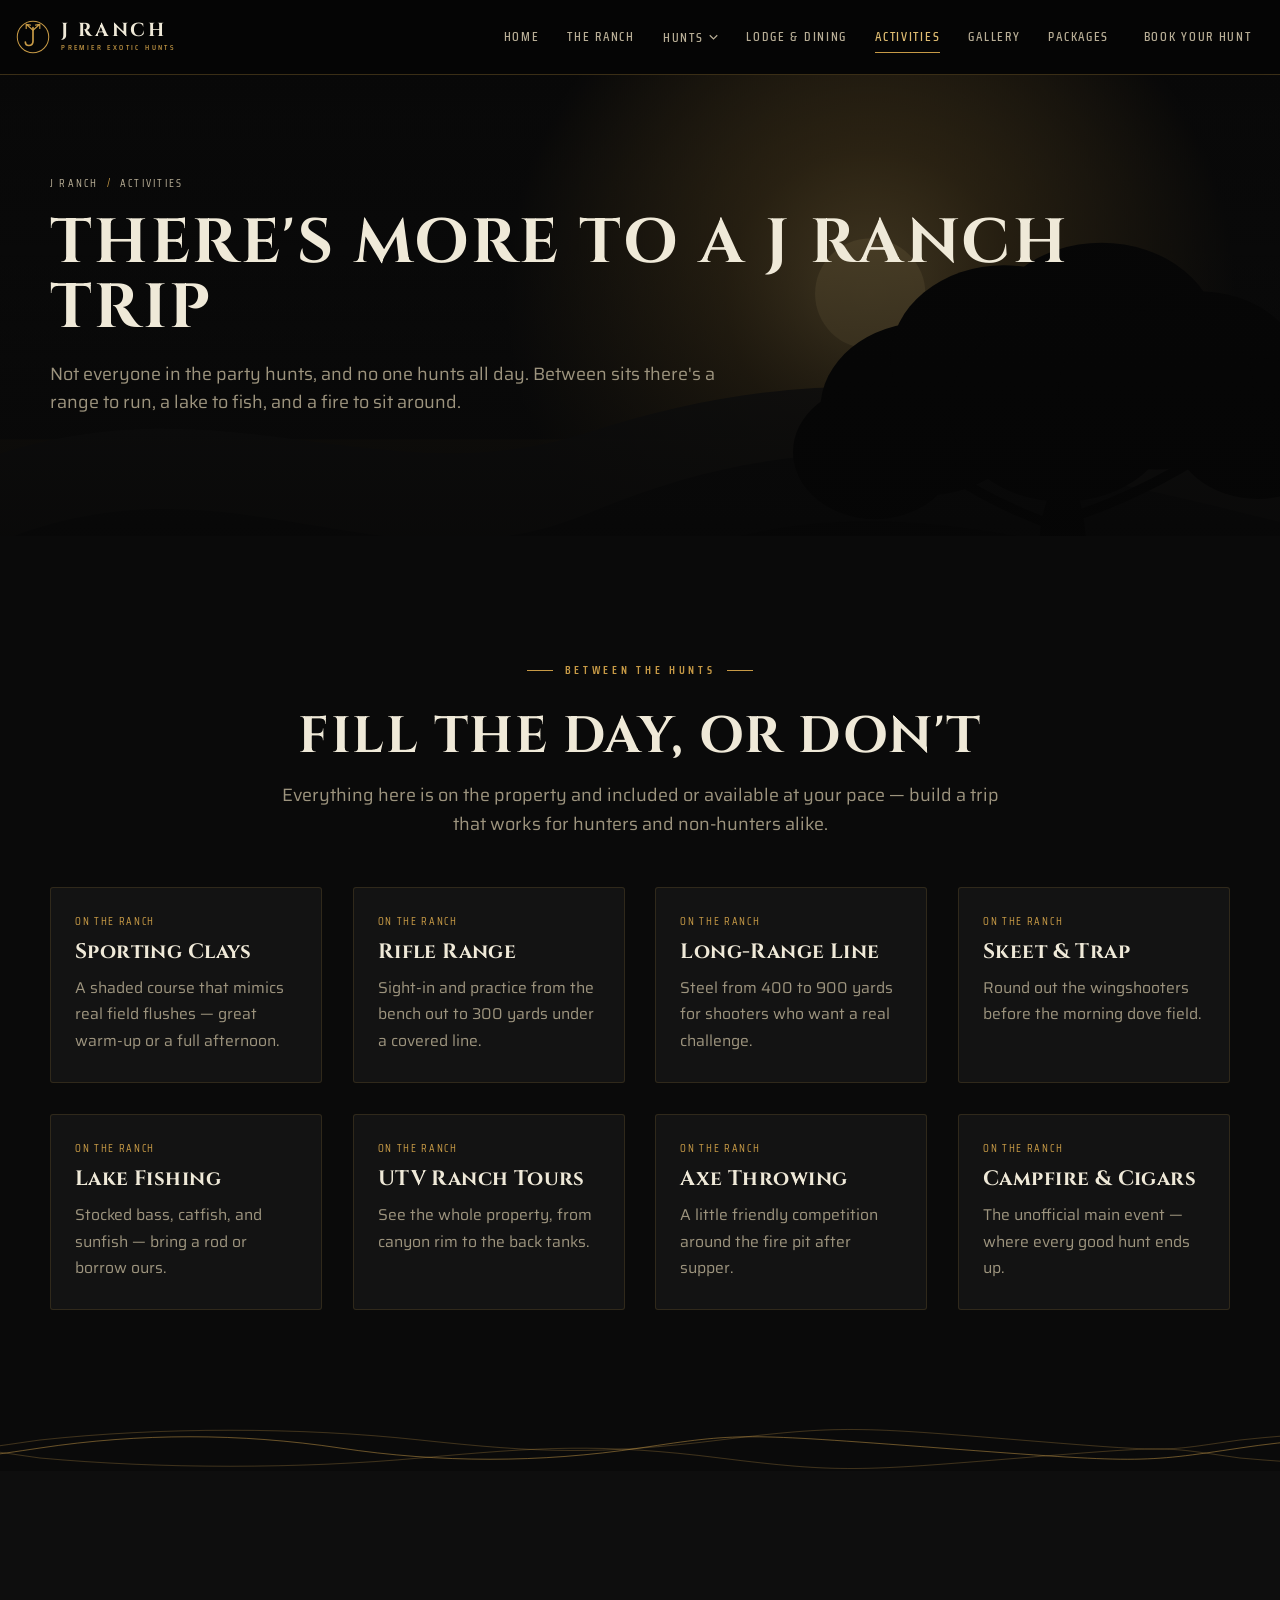
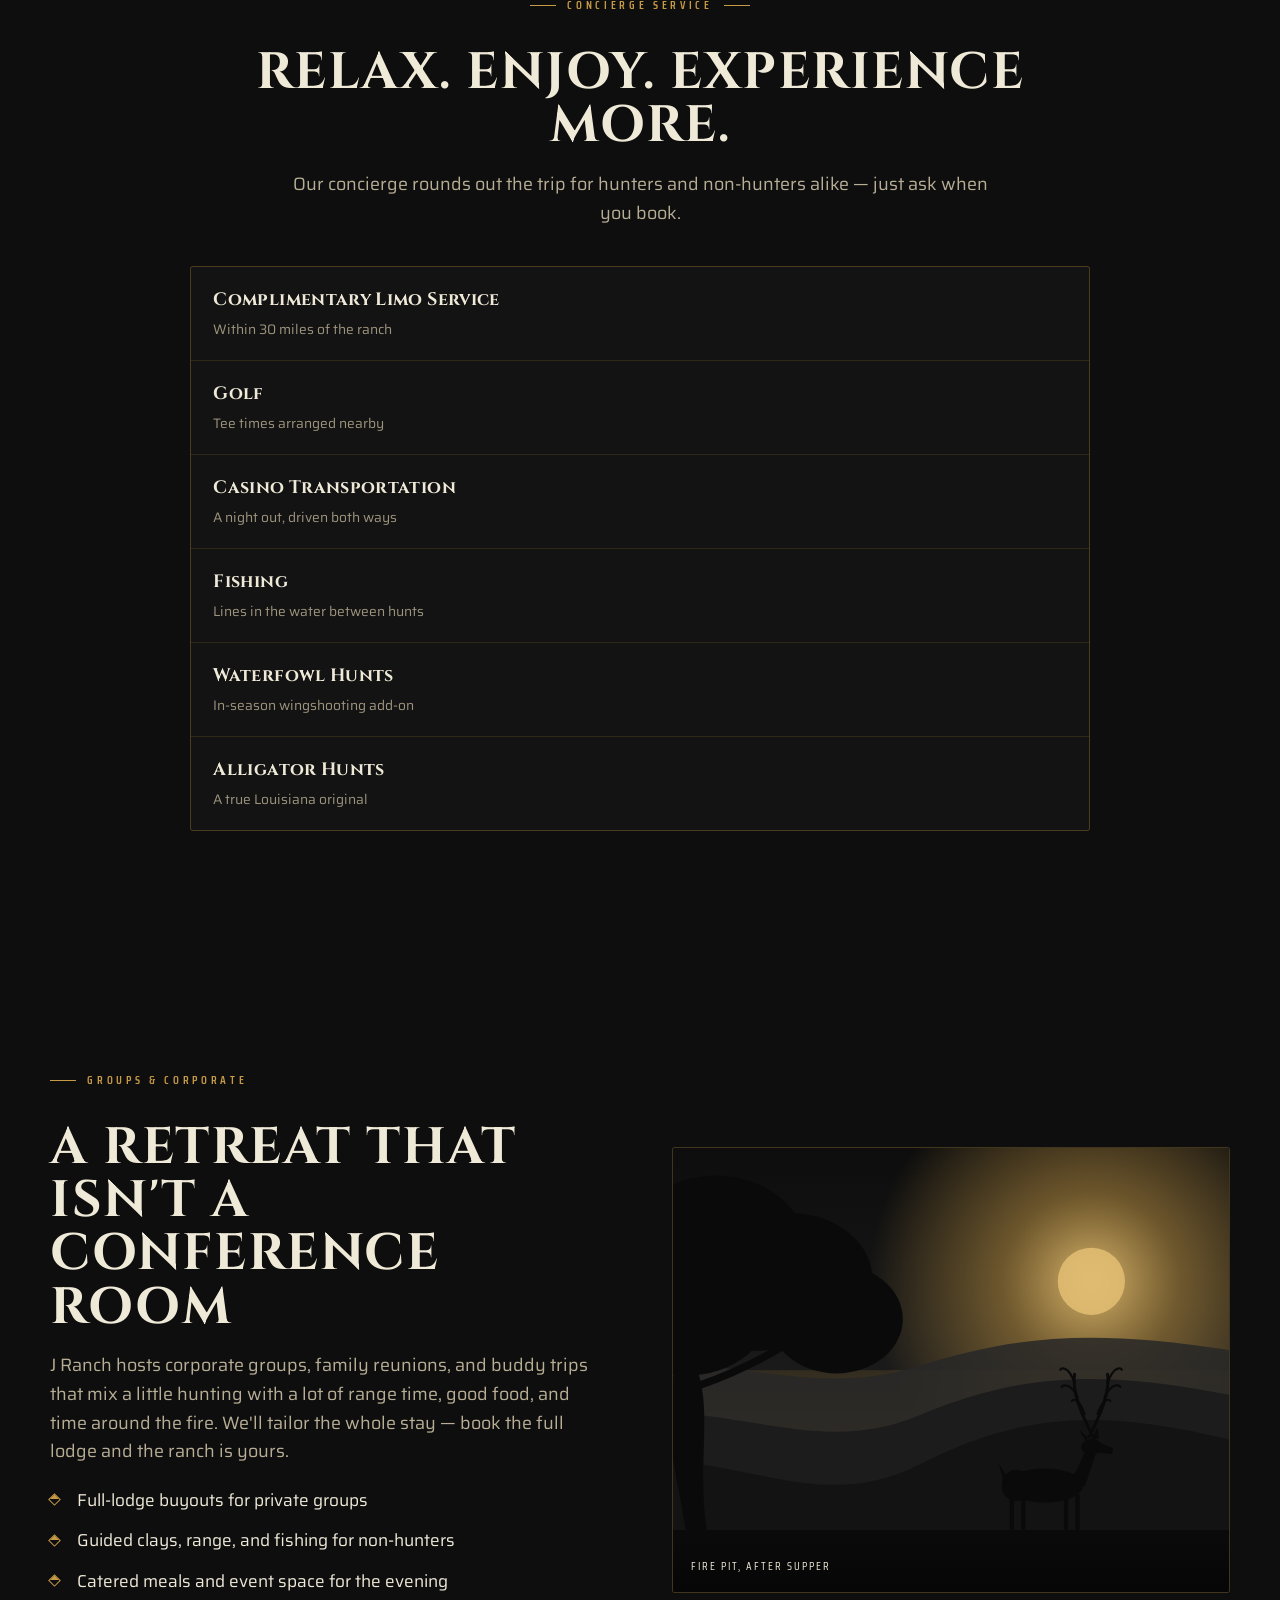
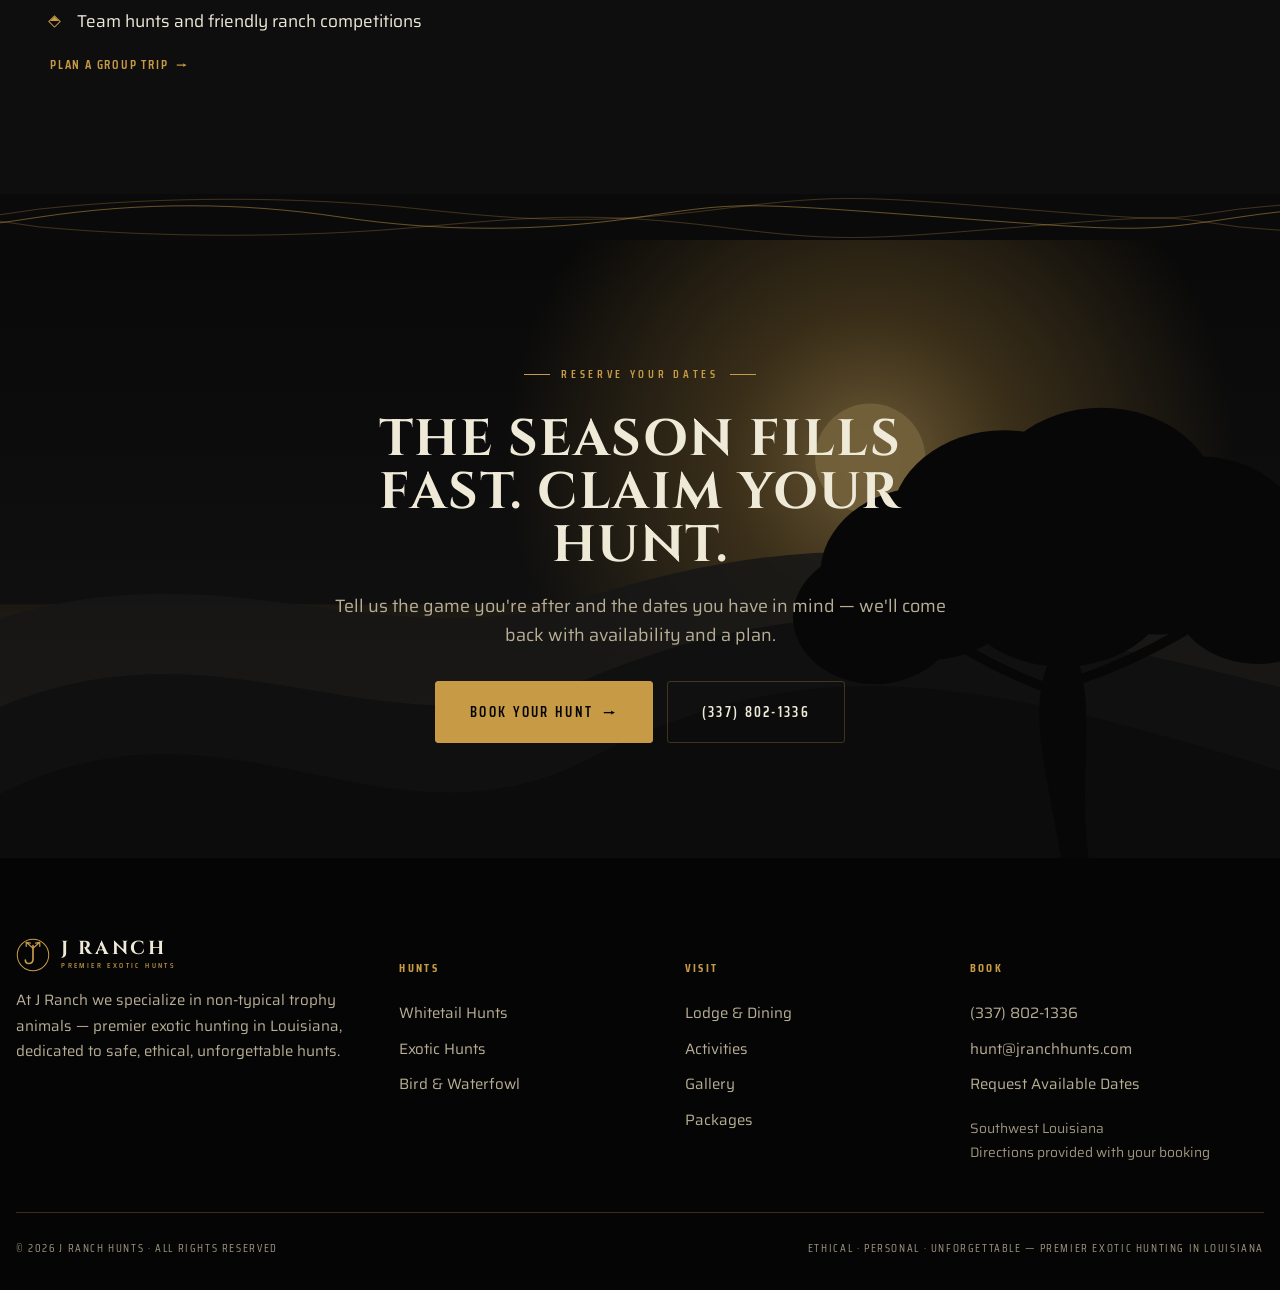
==== commit 0fef3f1f: "Add real brochure content: pricing, rates, policies, and Louisiana identity Sourced from the printed" ====
--- a/activities.html
+++ b/activities.html
@@ -14,7 +14,7 @@
 <a class="skip" href="#main">Skip to content</a><header class="site-header">
 <div class="wrap-wide nav">
   <a class="brand" href="index.html"><svg class="mark" viewBox="0 0 40 40" xmlns="http://www.w3.org/2000/svg" aria-hidden="true"><circle cx="20" cy="20" r="18.5" fill="none" stroke="#c79a46" stroke-width="1.2"/><path d="M20 9 L20 25 Q20 30 15 30 Q11 30 11 26" fill="none" stroke="#c79a46" stroke-width="2" stroke-linecap="round"/><path d="M20 12 L12 5 M12 5 L12 10 M12 5 L17 6" stroke="#c79a46" stroke-width="1.4" fill="none" stroke-linecap="round"/><path d="M20 12 L28 5 M28 5 L28 10 M28 5 L23 6" stroke="#c79a46" stroke-width="1.4" fill="none" stroke-linecap="round"/></svg>
-    <span class="wordmark">J Ranch<small>Hill Country Hunts</small></span></a>
+    <span class="wordmark">J Ranch<small>Premier Exotic Hunts</small></span></a>
   <nav id="nav-links" class="nav-links" aria-label="Primary"><a href="index.html">Home</a><a href="the-ranch.html">The Ranch</a><div class="has-drop"><button class="navbtn" aria-expanded="false" aria-haspopup="true">Hunts<svg class="chev" viewBox="0 0 12 8" aria-hidden="true"><path d="M1 1l5 5 5-5" stroke="currentColor" stroke-width="1.6" fill="none"/></svg></button><div class="drop"><a href="whitetail.html">Whitetail Hunts<span>Managed trophy-class whitetail</span></a><a href="exotics.html">Exotic Hunts<span>20+ species, year-round</span></a><a href="birds.html">Bird & Waterfowl<span>Dove, quail, duck & turkey</span></a></div></div><a href="lodging.html">Lodge & Dining</a><a href="activities.html" aria-current="page">Activities</a><a href="gallery.html">Gallery</a><a href="packages.html">Packages</a><a class="btn nav-cta" href="contact.html">Book Your Hunt</a></nav>
   <button class="nav-toggle" aria-label="Menu" aria-controls="nav-links" aria-expanded="false">
     <span></span><span></span><span></span></button>
@@ -51,6 +51,17 @@
 </section>
 
 <div class="contour" aria-hidden="true"></div>
+<section class="section on-dark">
+  <div class="wrap" style="max-width:900px">
+    <div class="center stack" style="margin-bottom:2.4rem" data-reveal>
+      <p class="eyebrow center">Concierge Service</p>
+      <h2 class="display h2">Relax. Enjoy. Experience more.</h2>
+      <p class="lead measure center">Our concierge rounds out the trip for hunters and non-hunters alike — just ask when you book.</p>
+    </div>
+    <div class="rows" data-reveal style="--line-lt:rgba(199,154,70,.18)"><div class="row-item"><div class="rt"><strong>Complimentary Limo Service</strong><small>Within 30 miles of the ranch</small></div></div><div class="row-item"><div class="rt"><strong>Golf</strong><small>Tee times arranged nearby</small></div></div><div class="row-item"><div class="rt"><strong>Casino Transportation</strong><small>A night out, driven both ways</small></div></div><div class="row-item"><div class="rt"><strong>Fishing</strong><small>Lines in the water between hunts</small></div></div><div class="row-item"><div class="rt"><strong>Waterfowl Hunts</strong><small>In-season wingshooting add-on</small></div></div><div class="row-item"><div class="rt"><strong>Alligator Hunts</strong><small>A true Louisiana original</small></div></div></div>
+  </div>
+</section>
+
 <section class="section on-dark">
   <div class="wrap">
     <div class="split">
@@ -102,7 +113,7 @@
     <p class="lead" style="max-width:52ch;margin:0 auto 2rem">Tell us the game you're after and the dates you have in mind — we'll come back with availability and a plan.</p>
     <div style="display:flex;gap:.9rem;justify-content:center;flex-wrap:wrap">
       <a class="btn lg" href="contact.html">Book Your Hunt <span class="arw">→</span></a>
-      <a class="btn ghost lg" href="tel:+18305550142">(830) 555-0142</a>
+      <a class="btn ghost lg" href="tel:+13378021336">(337) 802-1336</a>
     </div>
   </div>
 </section>
@@ -111,22 +122,22 @@
   <div class="footer-top">
     <div class="footer-about">
       <a class="brand" href="index.html"><svg class="mark" viewBox="0 0 40 40" xmlns="http://www.w3.org/2000/svg" aria-hidden="true"><circle cx="20" cy="20" r="18.5" fill="none" stroke="#c79a46" stroke-width="1.2"/><path d="M20 9 L20 25 Q20 30 15 30 Q11 30 11 26" fill="none" stroke="#c79a46" stroke-width="2" stroke-linecap="round"/><path d="M20 12 L12 5 M12 5 L12 10 M12 5 L17 6" stroke="#c79a46" stroke-width="1.4" fill="none" stroke-linecap="round"/><path d="M20 12 L28 5 M28 5 L28 10 M28 5 L23 6" stroke="#c79a46" stroke-width="1.4" fill="none" stroke-linecap="round"/></svg>
-        <span class="wordmark">J Ranch<small>Hill Country Hunts</small></span></a>
-      <p>A private, family-run hunting ranch in the heart of the Texas Hill Country —
-         3,200 acres of managed whitetail, exotic game, and wingshooting since 1997.</p>
+        <span class="wordmark">J Ranch<small>Premier Exotic Hunts</small></span></a>
+      <p>At J Ranch we specialize in non-typical trophy animals — premier exotic
+         hunting in Louisiana, dedicated to safe, ethical, unforgettable hunts.</p>
     </div>
     <div class="footer-col"><h5>Hunts</h5><a href="whitetail.html">Whitetail Hunts</a><a href="exotics.html">Exotic Hunts</a><a href="birds.html">Bird & Waterfowl</a></div>
     <div class="footer-col"><h5>Visit</h5><a href="lodging.html">Lodge & Dining</a><a href="activities.html">Activities</a><a href="gallery.html">Gallery</a><a href="packages.html">Packages</a></div>
     <div class="footer-col"><h5>Book</h5>
-      <a href="tel:+18305550142">(830) 555-0142</a>
+      <a href="tel:+13378021336">(337) 802-1336</a>
       <a href="mailto:hunt@jranchhunts.com">hunt@jranchhunts.com</a>
       <a href="contact.html">Request Available Dates</a>
-      <p style="margin:.9rem 0 0;color:var(--stone-dk);font-size:.86rem">1 Ranch Road<br>Hill Country, TX 78000</p>
+      <p style="margin:.9rem 0 0;color:var(--stone-dk);font-size:.86rem">Southwest Louisiana<br>Directions provided with your booking</p>
     </div>
   </div>
   <div class="footer-bottom">
     <span>© 2026 J Ranch Hunts · All rights reserved</span>
-    <span>Guided hunts by reservation only · TPWD licensed</span>
+    <span>Ethical · Personal · Unforgettable — premier exotic hunting in Louisiana</span>
   </div>
 </div>
 </footer>
--- a/styles.css
+++ b/styles.css
@@ -488,3 +488,101 @@
   [data-reveal]{ opacity:1; transform:none; transition:none; }
   .btn,.card,.textlink .arw{ transition:none; }
 }
+
+/* ============================================================
+   INQUIRY DATE-RANGE CALENDAR
+   ============================================================ */
+.datepick{
+  background:rgba(255,255,255,.03);
+  border:1px solid var(--line-dk);
+  border-radius:var(--radius);
+  padding:.9rem .9rem 1rem;
+}
+.dp-head{
+  display:flex; align-items:center; justify-content:space-between;
+  gap:.6rem; margin-bottom:.7rem;
+}
+.dp-title{
+  font-family:var(--label); text-transform:uppercase; letter-spacing:.14em;
+  font-size:.82rem; color:var(--bone); font-weight:600;
+}
+.dp-nav{
+  width:34px; height:34px; flex:none; cursor:pointer;
+  display:inline-flex; align-items:center; justify-content:center;
+  font-size:1.25rem; line-height:1; color:var(--stone);
+  background:rgba(255,255,255,.04); border:1px solid var(--line-dk);
+  border-radius:var(--radius);
+  transition:color .2s var(--ease), border-color .2s var(--ease), background .2s var(--ease);
+}
+.dp-nav:hover{ color:var(--ink); background:var(--brass); border-color:var(--brass); }
+
+.dp-months{ display:grid; grid-template-columns:1fr; gap:1.2rem; }
+@media (min-width:720px){ .dp-months{ grid-template-columns:1fr 1fr; } }
+
+.dp-mname{
+  font-family:var(--display); font-size:.95rem; letter-spacing:.03em;
+  color:var(--brass-hi); text-align:center; margin-bottom:.5rem;
+}
+.dp-grid{ display:grid; grid-template-columns:repeat(7,1fr); gap:2px; }
+.dp-dow{
+  font-family:var(--label); text-transform:uppercase; letter-spacing:.08em;
+  font-size:.62rem; color:var(--stone-dk); text-align:center;
+  padding-bottom:.35rem;
+}
+.dp-day{
+  aspect-ratio:1 / 1; width:100%; cursor:pointer;
+  display:flex; align-items:center; justify-content:center;
+  font-family:var(--body); font-size:.86rem; color:var(--bone);
+  background:transparent; border:1px solid transparent; border-radius:var(--radius);
+  transition:background .15s var(--ease), color .15s var(--ease), border-color .15s var(--ease);
+}
+.dp-day:hover{ border-color:var(--brass); color:var(--brass-hi); }
+.dp-day.is-disabled{ color:rgba(157,148,126,.35); cursor:default; }
+.dp-day.is-today{ border-color:var(--line-dk); }
+.dp-day.in-range{ background:rgba(199,154,70,.16); border-radius:0; color:var(--bone); }
+.dp-day.is-end-preview{ background:rgba(199,154,70,.16); }
+.dp-day.is-sel{
+  background:var(--brass); color:var(--ink); font-weight:600;
+  border-color:var(--brass);
+}
+.dp-day.is-sel:hover{ background:var(--brass-hi); border-color:var(--brass-hi); color:var(--ink); }
+.dp-day.is-start{ border-top-right-radius:0; border-bottom-right-radius:0; }
+.dp-day.is-end{ border-top-left-radius:0; border-bottom-left-radius:0; }
+
+.dp-foot{
+  display:flex; align-items:center; justify-content:space-between;
+  gap:.8rem; margin-top:1rem; padding-top:.85rem;
+  border-top:1px solid var(--line-dk);
+}
+.dp-readout{ font-size:.9rem; color:var(--stone); }
+.dp-readout.has-val{ color:var(--bone); font-weight:500; }
+.dp-clear{
+  flex:none; cursor:pointer;
+  font-family:var(--label); text-transform:uppercase; letter-spacing:.12em;
+  font-size:.68rem; font-weight:600; color:var(--brass-lo);
+  background:none; border:0; padding:.3rem .1rem;
+  border-bottom:1px solid transparent;
+  transition:color .2s var(--ease), border-color .2s var(--ease);
+}
+.dp-clear:hover{ color:var(--brass); border-color:var(--brass); }
+
+.dp-flex{
+  display:flex; align-items:center; gap:.55rem; margin-top:.85rem;
+  font-family:var(--body); font-size:.86rem; color:var(--stone);
+  text-transform:none; letter-spacing:normal; cursor:pointer;
+}
+.dp-flex input{ width:16px; height:16px; accent-color:var(--brass); cursor:pointer; }
+
+/* ---- inquiry form: status note + honeypot ---- */
+#form-note{
+  background:rgba(199,154,70,.15); border:1px solid var(--brass);
+  color:var(--bone); padding:.9rem 1rem; border-radius:var(--radius);
+  margin-bottom:1.2rem; font-size:.95rem;
+}
+#form-note.is-error{
+  background:rgba(107,42,34,.28); border-color:var(--oxblood);
+}
+.hp-field{
+  position:absolute !important; left:-9999px !important;
+  width:1px; height:1px; opacity:0; pointer-events:none;
+}
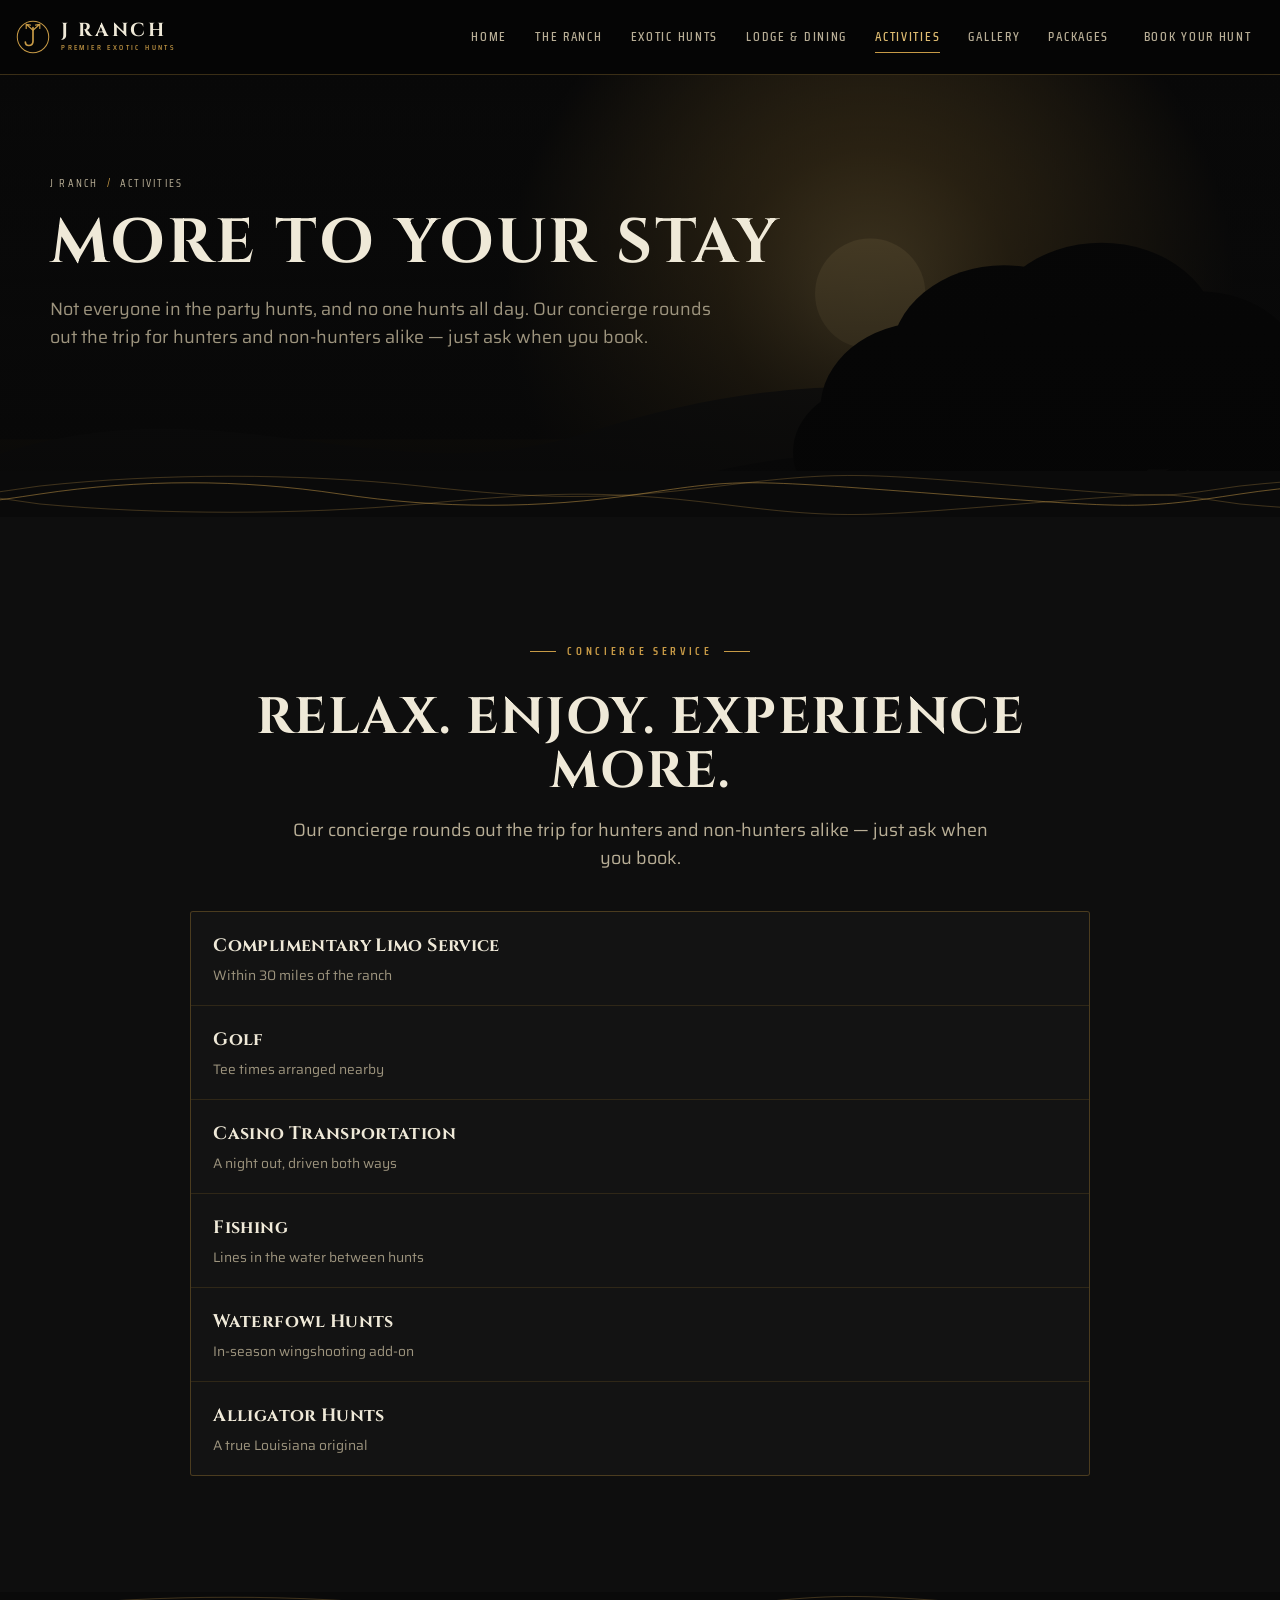
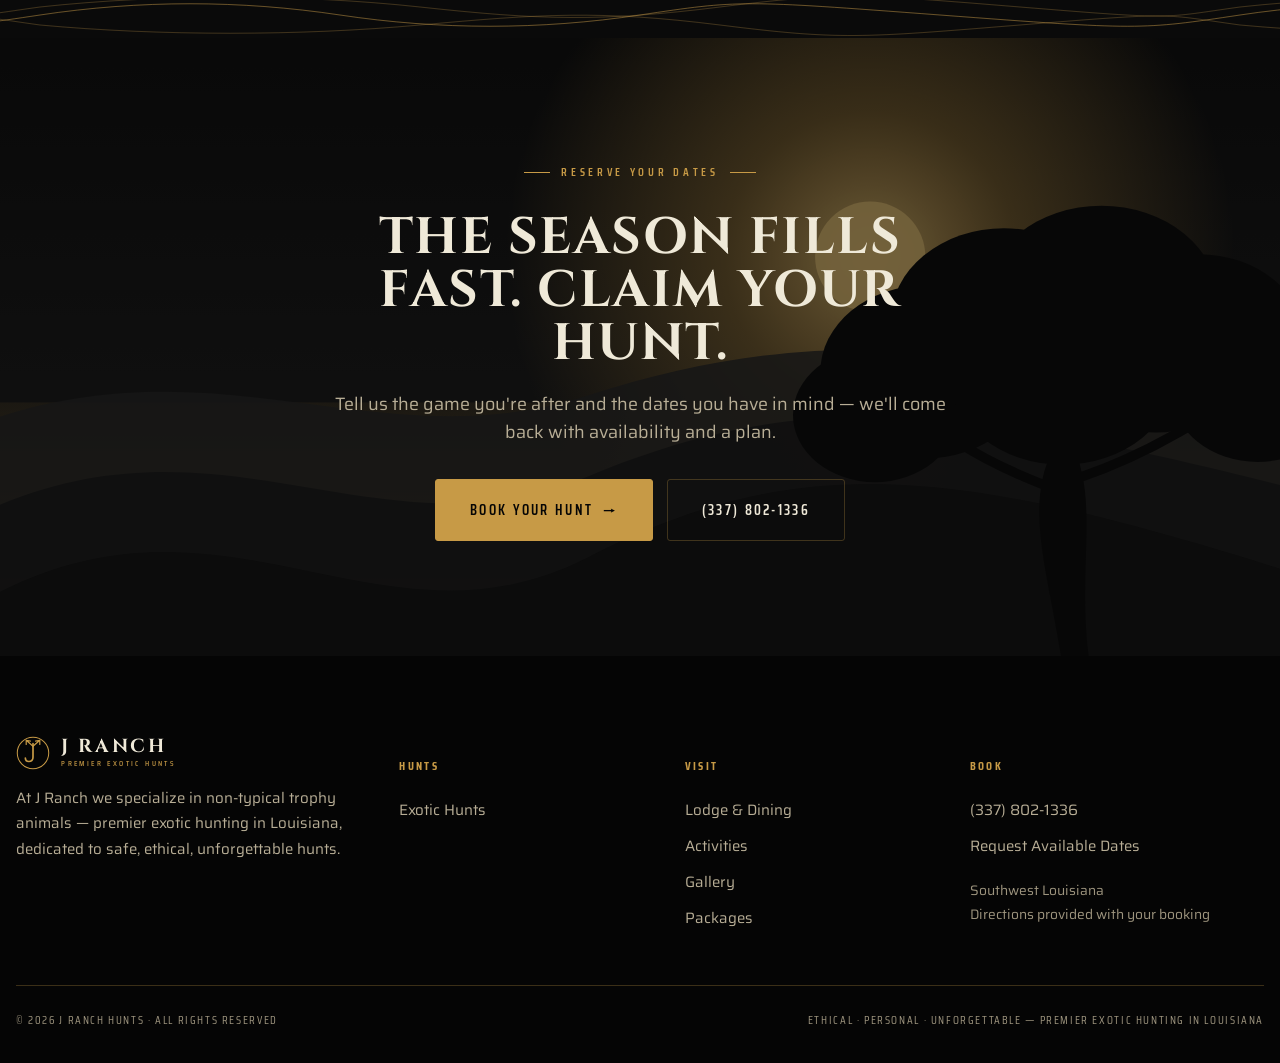
==== commit 3255f72a: "Remove all demo content; keep only real brochure information Per approved scope:  Pages - Delete whi" ====
--- a/activities.html
+++ b/activities.html
@@ -4,7 +4,7 @@
 <meta charset="utf-8">
 <meta name="viewport" content="width=device-width, initial-scale=1">
 <title>Activities · J Ranch</title>
-<meta name="description" content="Sporting clays, a rifle and long-range line, lake fishing, UTV ranch tours, and campfire nights — plus corporate and group retreats at J Ranch.">
+<meta name="description" content="Concierge service at J Ranch — complimentary limo, golf, casino transportation, fishing, waterfowl hunts, and alligator hunts. Premier exotic hunting in Louisiana.">
 <link rel="preconnect" href="https://fonts.googleapis.com">
 <link rel="preconnect" href="https://fonts.gstatic.com" crossorigin>
 <link href="https://fonts.googleapis.com/css2?family=Cinzel:wght@400;600;700&family=Saira+Condensed:wght@400;500;600;700&family=Saira:wght@300;400;500;600&display=swap" rel="stylesheet">
@@ -15,7 +15,7 @@
 <div class="wrap-wide nav">
   <a class="brand" href="index.html"><svg class="mark" viewBox="0 0 40 40" xmlns="http://www.w3.org/2000/svg" aria-hidden="true"><circle cx="20" cy="20" r="18.5" fill="none" stroke="#c79a46" stroke-width="1.2"/><path d="M20 9 L20 25 Q20 30 15 30 Q11 30 11 26" fill="none" stroke="#c79a46" stroke-width="2" stroke-linecap="round"/><path d="M20 12 L12 5 M12 5 L12 10 M12 5 L17 6" stroke="#c79a46" stroke-width="1.4" fill="none" stroke-linecap="round"/><path d="M20 12 L28 5 M28 5 L28 10 M28 5 L23 6" stroke="#c79a46" stroke-width="1.4" fill="none" stroke-linecap="round"/></svg>
     <span class="wordmark">J Ranch<small>Premier Exotic Hunts</small></span></a>
-  <nav id="nav-links" class="nav-links" aria-label="Primary"><a href="index.html">Home</a><a href="the-ranch.html">The Ranch</a><div class="has-drop"><button class="navbtn" aria-expanded="false" aria-haspopup="true">Hunts<svg class="chev" viewBox="0 0 12 8" aria-hidden="true"><path d="M1 1l5 5 5-5" stroke="currentColor" stroke-width="1.6" fill="none"/></svg></button><div class="drop"><a href="whitetail.html">Whitetail Hunts<span>Managed trophy-class whitetail</span></a><a href="exotics.html">Exotic Hunts<span>20+ species, year-round</span></a><a href="birds.html">Bird & Waterfowl<span>Dove, quail, duck & turkey</span></a></div></div><a href="lodging.html">Lodge & Dining</a><a href="activities.html" aria-current="page">Activities</a><a href="gallery.html">Gallery</a><a href="packages.html">Packages</a><a class="btn nav-cta" href="contact.html">Book Your Hunt</a></nav>
+  <nav id="nav-links" class="nav-links" aria-label="Primary"><a href="index.html">Home</a><a href="the-ranch.html">The Ranch</a><a href="exotics.html">Exotic Hunts</a><a href="lodging.html">Lodge & Dining</a><a href="activities.html" aria-current="page">Activities</a><a href="gallery.html">Gallery</a><a href="packages.html">Packages</a><a class="btn nav-cta" href="contact.html">Book Your Hunt</a></nav>
   <button class="nav-toggle" aria-label="Menu" aria-controls="nav-links" aria-expanded="false">
     <span></span><span></span><span></span></button>
 </div>
@@ -35,20 +35,11 @@
   <div class="hero-veil"></div>
   <div class="wrap pagehero-inner" data-reveal>
     <p class="crumbs"><a href="index.html">J Ranch</a><span class="sep">/</span>Activities</p>
-    <h1 class="display h1">There's more to a J Ranch trip</h1>
-    <p class="lead" style="margin-top:1.2rem;max-width:56ch">Not everyone in the party hunts, and no one hunts all day. Between sits there's a range to run, a lake to fish, and a fire to sit around.</p>
+    <h1 class="display h1">More to your stay</h1>
+    <p class="lead" style="margin-top:1.2rem;max-width:56ch">Not everyone in the party hunts, and no one hunts all day. Our concierge rounds out the trip for hunters and non-hunters alike &mdash; just ask when you book.</p>
   </div>
 </section>
-<section class="section">
-  <div class="wrap">
-    <div class="center stack" style="margin-bottom:3rem" data-reveal>
-      <p class="eyebrow center">Between the Hunts</p>
-      <h2 class="display h2">Fill the day, or don't</h2>
-      <p class="lead measure center">Everything here is on the property and included or available at your pace — build a trip that works for hunters and non-hunters alike.</p>
-    </div>
-    <div class="grid cols-4"><div class="card" data-reveal data-delay="0"><div class="body"><span class="meta">On the Ranch</span><h3>Sporting Clays</h3><p>A shaded course that mimics real field flushes — great warm-up or a full afternoon.</p></div></div><div class="card" data-reveal data-delay="70"><div class="body"><span class="meta">On the Ranch</span><h3>Rifle Range</h3><p>Sight-in and practice from the bench out to 300 yards under a covered line.</p></div></div><div class="card" data-reveal data-delay="140"><div class="body"><span class="meta">On the Ranch</span><h3>Long-Range Line</h3><p>Steel from 400 to 900 yards for shooters who want a real challenge.</p></div></div><div class="card" data-reveal data-delay="210"><div class="body"><span class="meta">On the Ranch</span><h3>Skeet &amp; Trap</h3><p>Round out the wingshooters before the morning dove field.</p></div></div><div class="card" data-reveal data-delay="0"><div class="body"><span class="meta">On the Ranch</span><h3>Lake Fishing</h3><p>Stocked bass, catfish, and sunfish — bring a rod or borrow ours.</p></div></div><div class="card" data-reveal data-delay="70"><div class="body"><span class="meta">On the Ranch</span><h3>UTV Ranch Tours</h3><p>See the whole property, from canyon rim to the back tanks.</p></div></div><div class="card" data-reveal data-delay="140"><div class="body"><span class="meta">On the Ranch</span><h3>Axe Throwing</h3><p>A little friendly competition around the fire pit after supper.</p></div></div><div class="card" data-reveal data-delay="210"><div class="body"><span class="meta">On the Ranch</span><h3>Campfire &amp; Cigars</h3><p>The unofficial main event — where every good hunt ends up.</p></div></div></div>
-  </div>
-</section>
+
 
 <div class="contour" aria-hidden="true"></div>
 <section class="section on-dark">
@@ -62,36 +53,7 @@
   </div>
 </section>
 
-<section class="section on-dark">
-  <div class="wrap">
-    <div class="split">
-      <div class="stack" data-reveal>
-        <p class="eyebrow">Groups &amp; Corporate</p>
-        <h2 class="display h2">A retreat that isn't a conference room</h2>
-        <p class="lead">J Ranch hosts corporate groups, family reunions, and buddy trips that mix a little hunting with a lot of range time, good food, and time around the fire. We'll tailor the whole stay — book the full lodge and the ranch is yours.</p>
-        <ul class="ticks">
-          <li>Full-lodge buyouts for private groups</li>
-          <li>Guided clays, range, and fishing for non-hunters</li>
-          <li>Catered meals and event space for the evening</li>
-          <li>Team hunts and friendly ranch competitions</li>
-        </ul>
-        <a class="textlink" href="contact.html">Plan a Group Trip <span class="arw">→</span></a>
-      </div>
-      <div class="split-media" data-reveal data-delay="120"><svg viewBox="0 0 1440 820" preserveAspectRatio="xMidYMid slice" xmlns="http://www.w3.org/2000/svg" role="img" aria-hidden="true"><defs>
-  <linearGradient id="skyoakdusk" x1="0" y1="0" x2="0" y2="1"><stop offset="0" stop-color="#0d0d0d"/><stop offset="0.5" stop-color="#1a1a1a"/><stop offset="0.78" stop-color="#7d5e2b"/><stop offset="1" stop-color="#c79a46"/></linearGradient>
-  <radialGradient id="sunoakdusk" cx="0.5" cy="0.5" r="0.5">
-    <stop offset="0" stop-color="#e0bd72" stop-opacity="0.95"/>
-    <stop offset="0.4" stop-color="#c79a46" stop-opacity="0.5"/>
-    <stop offset="1" stop-color="#c79a46" stop-opacity="0"/>
-  </radialGradient>
-  <linearGradient id="hazeoakdusk" x1="0" y1="0" x2="0" y2="1">
-    <stop offset="0" stop-color="#c79a46" stop-opacity="0.14"/>
-    <stop offset="1" stop-color="#c79a46" stop-opacity="0"/>
-  </linearGradient>
-</defs><rect width="1440" height="820" fill="url(#skyoakdusk)"/><circle cx="979" cy="246" r="410" fill="url(#sunoakdusk)"/><circle cx="979" cy="246" r="62" fill="#e0bd72" fill-opacity="0.9"/><rect x="0" y="410" width="1440" height="180" fill="url(#hazeoakdusk)"/><path d="M0,426 C 259,344 432,476 662,402 S 1066,336 1440,410 L 1440,820 L0,820 Z" fill="#272727" fill-opacity="0.85"/><path d="M0,525 C 259,418 432,589 662,493 S 1066,408 1440,503 L 1440,820 L0,820 Z" fill="#1c1c1c" fill-opacity="0.95"/><path d="M0,623 C 259,492 432,702 662,584 S 1066,479 1440,597 L 1440,820 L0,820 Z" fill="#131313" fill-opacity="1.0"/><g><path d="M 205.4,449.2 C 119.1,415.9 35.7,371.3 -25.6,287.9" stroke="#0a0a0a" stroke-width="13.9" fill="none" stroke-linecap="round"/><path d="M 255.4,438.1 C 352.8,404.7 447.4,349.1 519.7,287.9" stroke="#0a0a0a" stroke-width="13.9" fill="none" stroke-linecap="round"/><path d="M 230.4,427.0 C 213.7,315.7 236.0,232.2 230.4,159.9" stroke="#0a0a0a" stroke-width="12.5" fill="none" stroke-linecap="round"/><path d="M 230.4,705.2 C 213.7,593.9 185.9,510.5 202.6,438.1 C 219.3,371.3 247.1,371.3 258.2,432.6 C 274.9,504.9 252.7,593.9 269.4,705.2 Z" fill="#0a0a0a"/><ellipse cx="35.7" cy="287.9" rx="150.2" ry="123.2" fill="#0a0a0a"/><ellipse cx="146.9" cy="215.5" rx="161.4" ry="132.3" fill="#0a0a0a"/><ellipse cx="286.0" cy="187.7" rx="166.9" ry="136.9" fill="#0a0a0a"/><ellipse cx="425.1" cy="243.4" rx="150.2" ry="123.2" fill="#0a0a0a"/><ellipse cx="508.6" cy="315.7" rx="122.4" ry="100.4" fill="#0a0a0a"/><ellipse cx="-36.7" cy="349.1" rx="116.8" ry="95.8" fill="#0a0a0a"/><ellipse cx="230.4" cy="287.9" rx="161.4" ry="132.3" fill="#0a0a0a"/><ellipse cx="363.9" cy="260.1" rx="139.1" ry="114.1" fill="#0a0a0a"/></g><g><rect x="828.2" y="638.6" width="7.9" height="65.9" rx="2.6" fill="#0a0a0a"/><rect x="849.3" y="638.6" width="7.9" height="65.9" rx="2.6" fill="#0a0a0a"/><rect x="928.4" y="638.6" width="7.9" height="65.9" rx="2.6" fill="#0a0a0a"/><rect x="949.5" y="638.6" width="7.9" height="65.9" rx="2.6" fill="#0a0a0a"/><ellipse cx="892.8" cy="622.8" rx="71.2" ry="31.6" fill="#0a0a0a"/><ellipse cx="840.1" cy="622.8" rx="26.4" ry="29.0" fill="#0a0a0a"/><path d="M 945.5,607.0 L 969.2,556.9 L 987.7,562.1 L 966.6,625.4 Z" fill="#0a0a0a"/><ellipse cx="979.8" cy="551.6" rx="19.8" ry="14.5" fill="#0a0a0a"/><path d="M 993.0,543.7 L 1019.3,554.2 L 1016.7,564.8 L 990.3,562.1 Z" fill="#0a0a0a"/><path d="M 969.2,541.1 L 956.1,520.0 L 971.9,533.2 Z" fill="#0a0a0a"/><path d="M 979.8,538.4 L 990.3,514.7 L 993.0,535.8 Z" fill="#0a0a0a"/><path d="M 824.3,607.0 L 808.5,583.2 L 819.0,622.8 Z" fill="#0a0a0a"/><path d="M 974.5,533.2 C 998.2,488.3 1014.0,448.8 1008.8,417.2" stroke="#0a0a0a" stroke-width="5.3" fill="none" stroke-linecap="round"/><path d="M 990.3,491.0 C 1002.2,456.7 1014.0,464.6 1014.0,467.3" stroke="#0a0a0a" stroke-width="4.0" fill="none" stroke-linecap="round"/><path d="M 1003.5,459.4 C 1018.0,430.4 1032.5,438.3 1032.5,440.9" stroke="#0a0a0a" stroke-width="4.0" fill="none" stroke-linecap="round"/><path d="M 1008.8,433.0 C 1021.9,398.7 1035.1,406.6 1035.1,409.3" stroke="#0a0a0a" stroke-width="4.0" fill="none" stroke-linecap="round"/><path d="M 982.4,533.2 C 958.7,488.3 942.9,448.8 948.1,417.2" stroke="#0a0a0a" stroke-width="5.3" fill="none" stroke-linecap="round"/><path d="M 966.6,491.0 C 954.7,456.7 942.9,464.6 942.9,467.3" stroke="#0a0a0a" stroke-width="4.0" fill="none" stroke-linecap="round"/><path d="M 953.4,459.4 C 938.9,430.4 924.4,438.3 924.4,440.9" stroke="#0a0a0a" stroke-width="4.0" fill="none" stroke-linecap="round"/><path d="M 948.1,433.0 C 935.0,398.7 921.8,406.6 921.8,409.3" stroke="#0a0a0a" stroke-width="4.0" fill="none" stroke-linecap="round"/></g><rect x="0" y="705" width="1440" height="115" fill="#0a0a0a"/></svg><div class="cap">Fire pit, after supper</div></div>
-    </div>
-  </div>
-</section>
+
 
 <div class="contour" aria-hidden="true"></div>
 <section class="section on-ink cta-band">
@@ -126,11 +88,10 @@
       <p>At J Ranch we specialize in non-typical trophy animals — premier exotic
          hunting in Louisiana, dedicated to safe, ethical, unforgettable hunts.</p>
     </div>
-    <div class="footer-col"><h5>Hunts</h5><a href="whitetail.html">Whitetail Hunts</a><a href="exotics.html">Exotic Hunts</a><a href="birds.html">Bird & Waterfowl</a></div>
+    <div class="footer-col"><h5>Hunts</h5><a href="exotics.html">Exotic Hunts</a></div>
     <div class="footer-col"><h5>Visit</h5><a href="lodging.html">Lodge & Dining</a><a href="activities.html">Activities</a><a href="gallery.html">Gallery</a><a href="packages.html">Packages</a></div>
     <div class="footer-col"><h5>Book</h5>
       <a href="tel:+13378021336">(337) 802-1336</a>
-      <a href="mailto:hunt@jranchhunts.com">hunt@jranchhunts.com</a>
       <a href="contact.html">Request Available Dates</a>
       <p style="margin:.9rem 0 0;color:var(--stone-dk);font-size:.86rem">Southwest Louisiana<br>Directions provided with your booking</p>
     </div>
--- a/styles.css
+++ b/styles.css
@@ -516,14 +516,16 @@
 }
 .dp-nav:hover{ color:var(--ink); background:var(--brass); border-color:var(--brass); }
 
-.dp-months{ display:grid; grid-template-columns:1fr; gap:1.2rem; }
-@media (min-width:720px){ .dp-months{ grid-template-columns:1fr 1fr; } }
+/* grid columns are set from JS (1 or 2 months) using minmax(0,1fr) so
+   tracks can shrink to fit the container and never spill past the border */
+.dp-months{ display:grid; grid-template-columns:minmax(0,1fr); gap:1.2rem; }
+.dp-month{ min-width:0; }
 
 .dp-mname{
   font-family:var(--display); font-size:.95rem; letter-spacing:.03em;
   color:var(--brass-hi); text-align:center; margin-bottom:.5rem;
 }
-.dp-grid{ display:grid; grid-template-columns:repeat(7,1fr); gap:2px; }
+.dp-grid{ display:grid; grid-template-columns:repeat(7,minmax(0,1fr)); gap:2px; }
 .dp-dow{
   font-family:var(--label); text-transform:uppercase; letter-spacing:.08em;
   font-size:.62rem; color:var(--stone-dk); text-align:center;
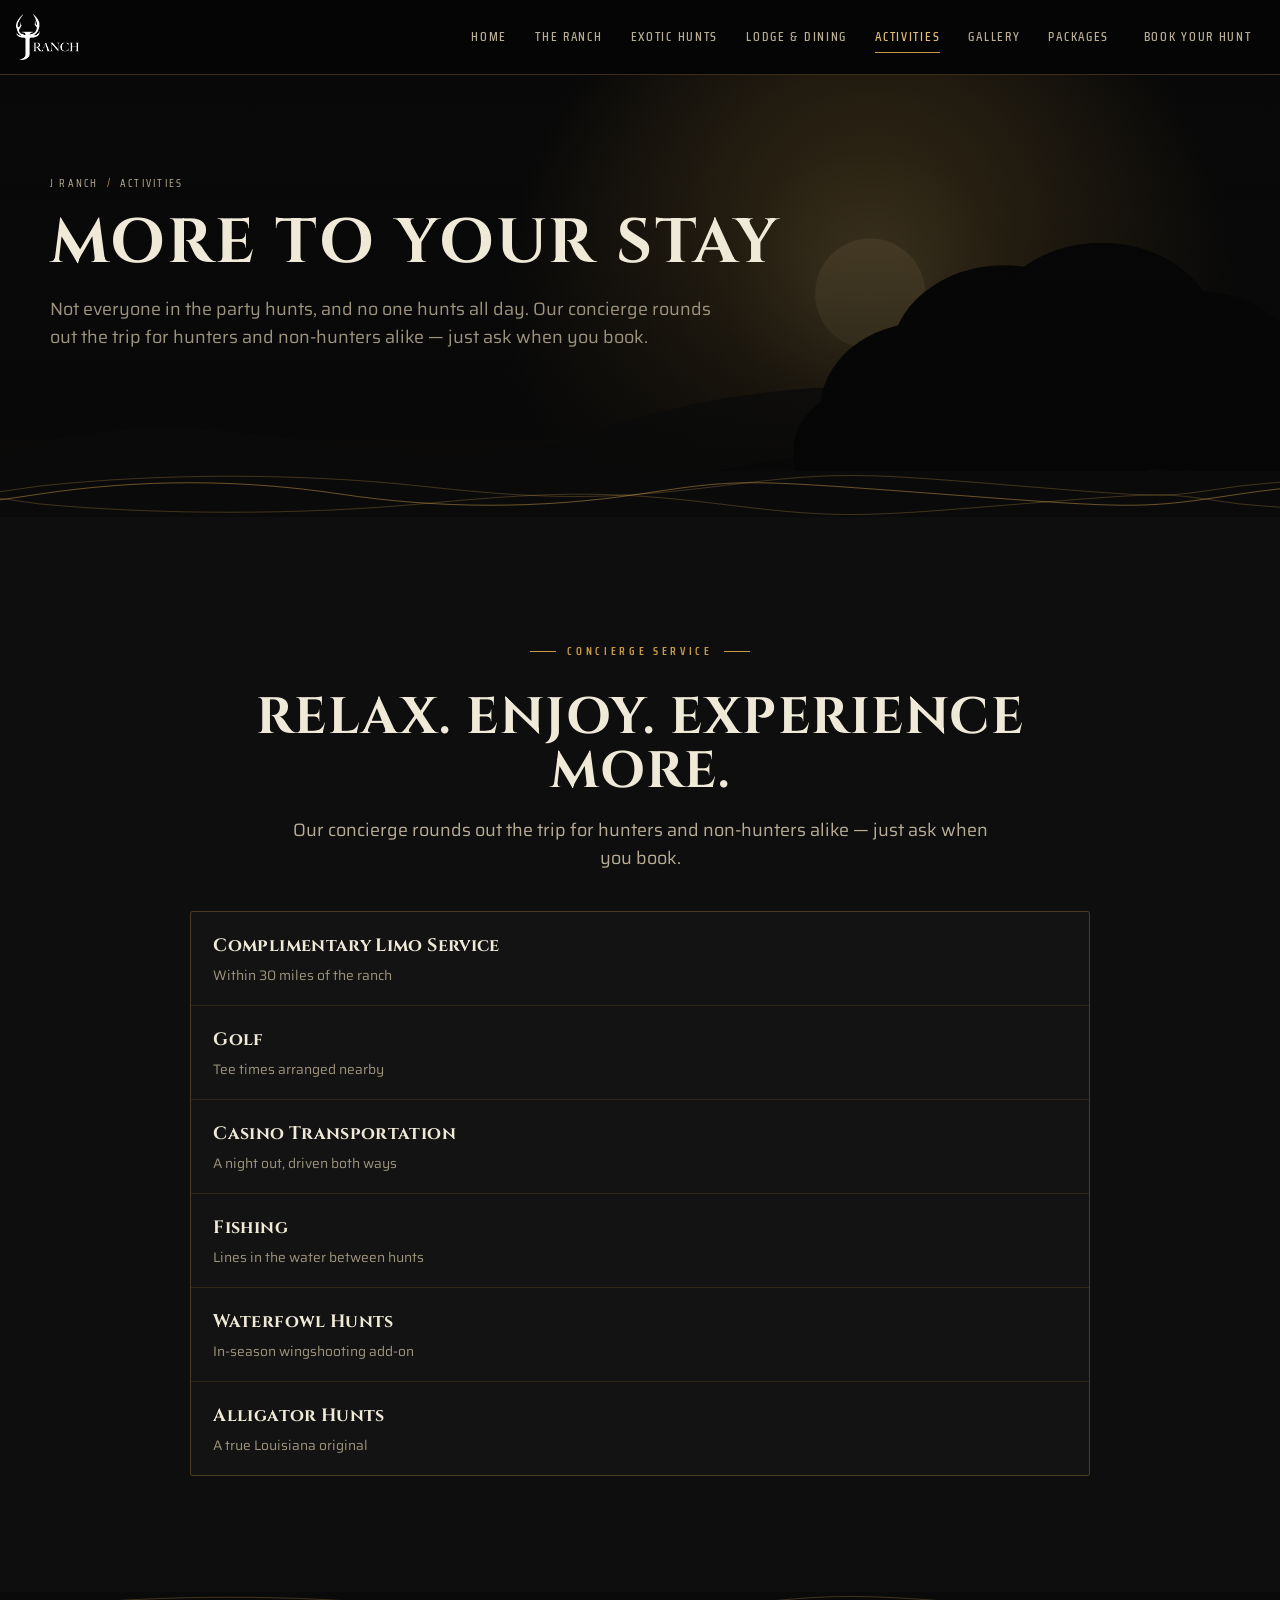
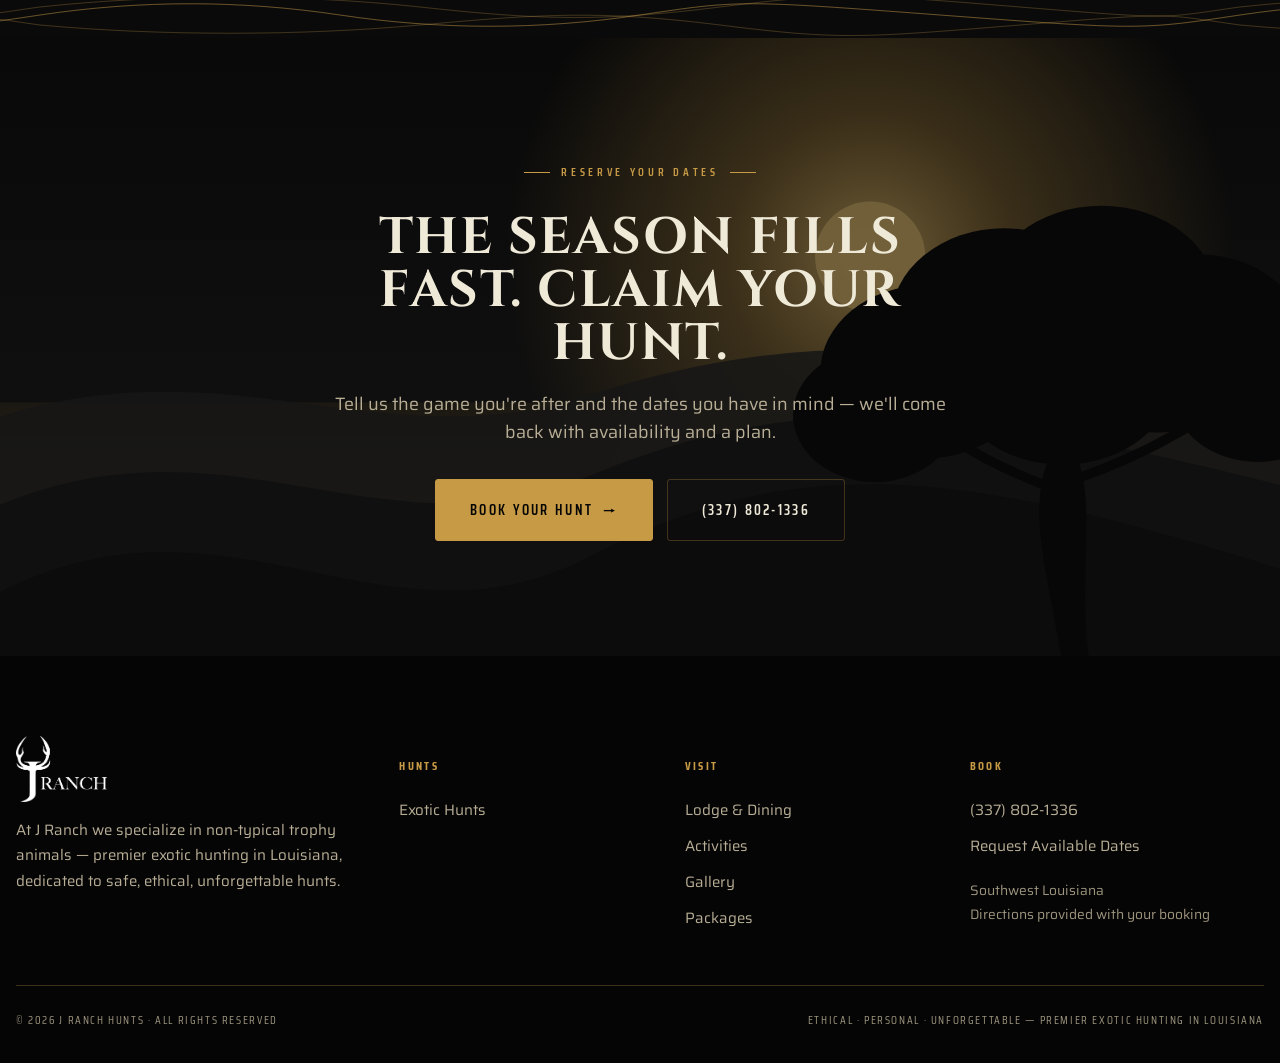
==== commit 935eef33: "Add J Ranch logo and real ranch photography throughout the site Logo - Add the antler-'J' J Ranch lo" ====
--- a/activities.html
+++ b/activities.html
@@ -9,12 +9,12 @@
 <link rel="preconnect" href="https://fonts.gstatic.com" crossorigin>
 <link href="https://fonts.googleapis.com/css2?family=Cinzel:wght@400;600;700&family=Saira+Condensed:wght@400;500;600;700&family=Saira:wght@300;400;500;600&display=swap" rel="stylesheet">
 <link rel="stylesheet" href="styles.css">
+<link rel="icon" type="image/png" href="images/favicon.png">
 </head>
 <body>
 <a class="skip" href="#main">Skip to content</a><header class="site-header">
 <div class="wrap-wide nav">
-  <a class="brand" href="index.html"><svg class="mark" viewBox="0 0 40 40" xmlns="http://www.w3.org/2000/svg" aria-hidden="true"><circle cx="20" cy="20" r="18.5" fill="none" stroke="#c79a46" stroke-width="1.2"/><path d="M20 9 L20 25 Q20 30 15 30 Q11 30 11 26" fill="none" stroke="#c79a46" stroke-width="2" stroke-linecap="round"/><path d="M20 12 L12 5 M12 5 L12 10 M12 5 L17 6" stroke="#c79a46" stroke-width="1.4" fill="none" stroke-linecap="round"/><path d="M20 12 L28 5 M28 5 L28 10 M28 5 L23 6" stroke="#c79a46" stroke-width="1.4" fill="none" stroke-linecap="round"/></svg>
-    <span class="wordmark">J Ranch<small>Premier Exotic Hunts</small></span></a>
+  <a class="brand" href="index.html"><img class="brand-logo" src="images/jranch-logo.png" alt="J Ranch — Premier Exotic Hunts"></a>
   <nav id="nav-links" class="nav-links" aria-label="Primary"><a href="index.html">Home</a><a href="the-ranch.html">The Ranch</a><a href="exotics.html">Exotic Hunts</a><a href="lodging.html">Lodge & Dining</a><a href="activities.html" aria-current="page">Activities</a><a href="gallery.html">Gallery</a><a href="packages.html">Packages</a><a class="btn nav-cta" href="contact.html">Book Your Hunt</a></nav>
   <button class="nav-toggle" aria-label="Menu" aria-controls="nav-links" aria-expanded="false">
     <span></span><span></span><span></span></button>
@@ -83,8 +83,7 @@
 <div class="wrap-wide">
   <div class="footer-top">
     <div class="footer-about">
-      <a class="brand" href="index.html"><svg class="mark" viewBox="0 0 40 40" xmlns="http://www.w3.org/2000/svg" aria-hidden="true"><circle cx="20" cy="20" r="18.5" fill="none" stroke="#c79a46" stroke-width="1.2"/><path d="M20 9 L20 25 Q20 30 15 30 Q11 30 11 26" fill="none" stroke="#c79a46" stroke-width="2" stroke-linecap="round"/><path d="M20 12 L12 5 M12 5 L12 10 M12 5 L17 6" stroke="#c79a46" stroke-width="1.4" fill="none" stroke-linecap="round"/><path d="M20 12 L28 5 M28 5 L28 10 M28 5 L23 6" stroke="#c79a46" stroke-width="1.4" fill="none" stroke-linecap="round"/></svg>
-        <span class="wordmark">J Ranch<small>Premier Exotic Hunts</small></span></a>
+      <a class="brand" href="index.html"><img class="brand-logo" src="images/jranch-logo.png" alt="J Ranch — Premier Exotic Hunts"></a>
       <p>At J Ranch we specialize in non-typical trophy animals — premier exotic
          hunting in Louisiana, dedicated to safe, ethical, unforgettable hunts.</p>
     </div>
--- a/styles.css
+++ b/styles.css
@@ -175,6 +175,9 @@
 }
 .brand{ display:flex; align-items:center; gap:.7rem; color:var(--bone); }
 .brand .mark{ width:34px; height:34px; flex:none; }
+.brand-logo{ height:46px; width:auto; display:block; }
+.footer-about .brand-logo{ height:66px; }
+@media (max-width:520px){ .brand-logo{ height:40px; } }
 .brand .wordmark{ font-family:var(--display); font-weight:700; letter-spacing:.14em; font-size:1.18rem; text-transform:uppercase; line-height:1; }
 .brand .wordmark small{ display:block; font-family:var(--label); font-weight:500; letter-spacing:.3em; font-size:.5rem; color:var(--brass); margin-top:3px; }
 
@@ -588,3 +591,9 @@
   position:absolute !important; left:-9999px !important;
   width:1px; height:1px; opacity:0; pointer-events:none;
 }
+
+/* gallery of real landscape photos — clean 3-up grid, no crop */
+.gallery-photos{ grid-template-columns:repeat(3,1fr); }
+.gallery-photos figure{ aspect-ratio:3 / 2; }
+@media (max-width:760px){ .gallery-photos{ grid-template-columns:repeat(2,1fr); } }
+@media (max-width:460px){ .gallery-photos{ grid-template-columns:1fr; } }
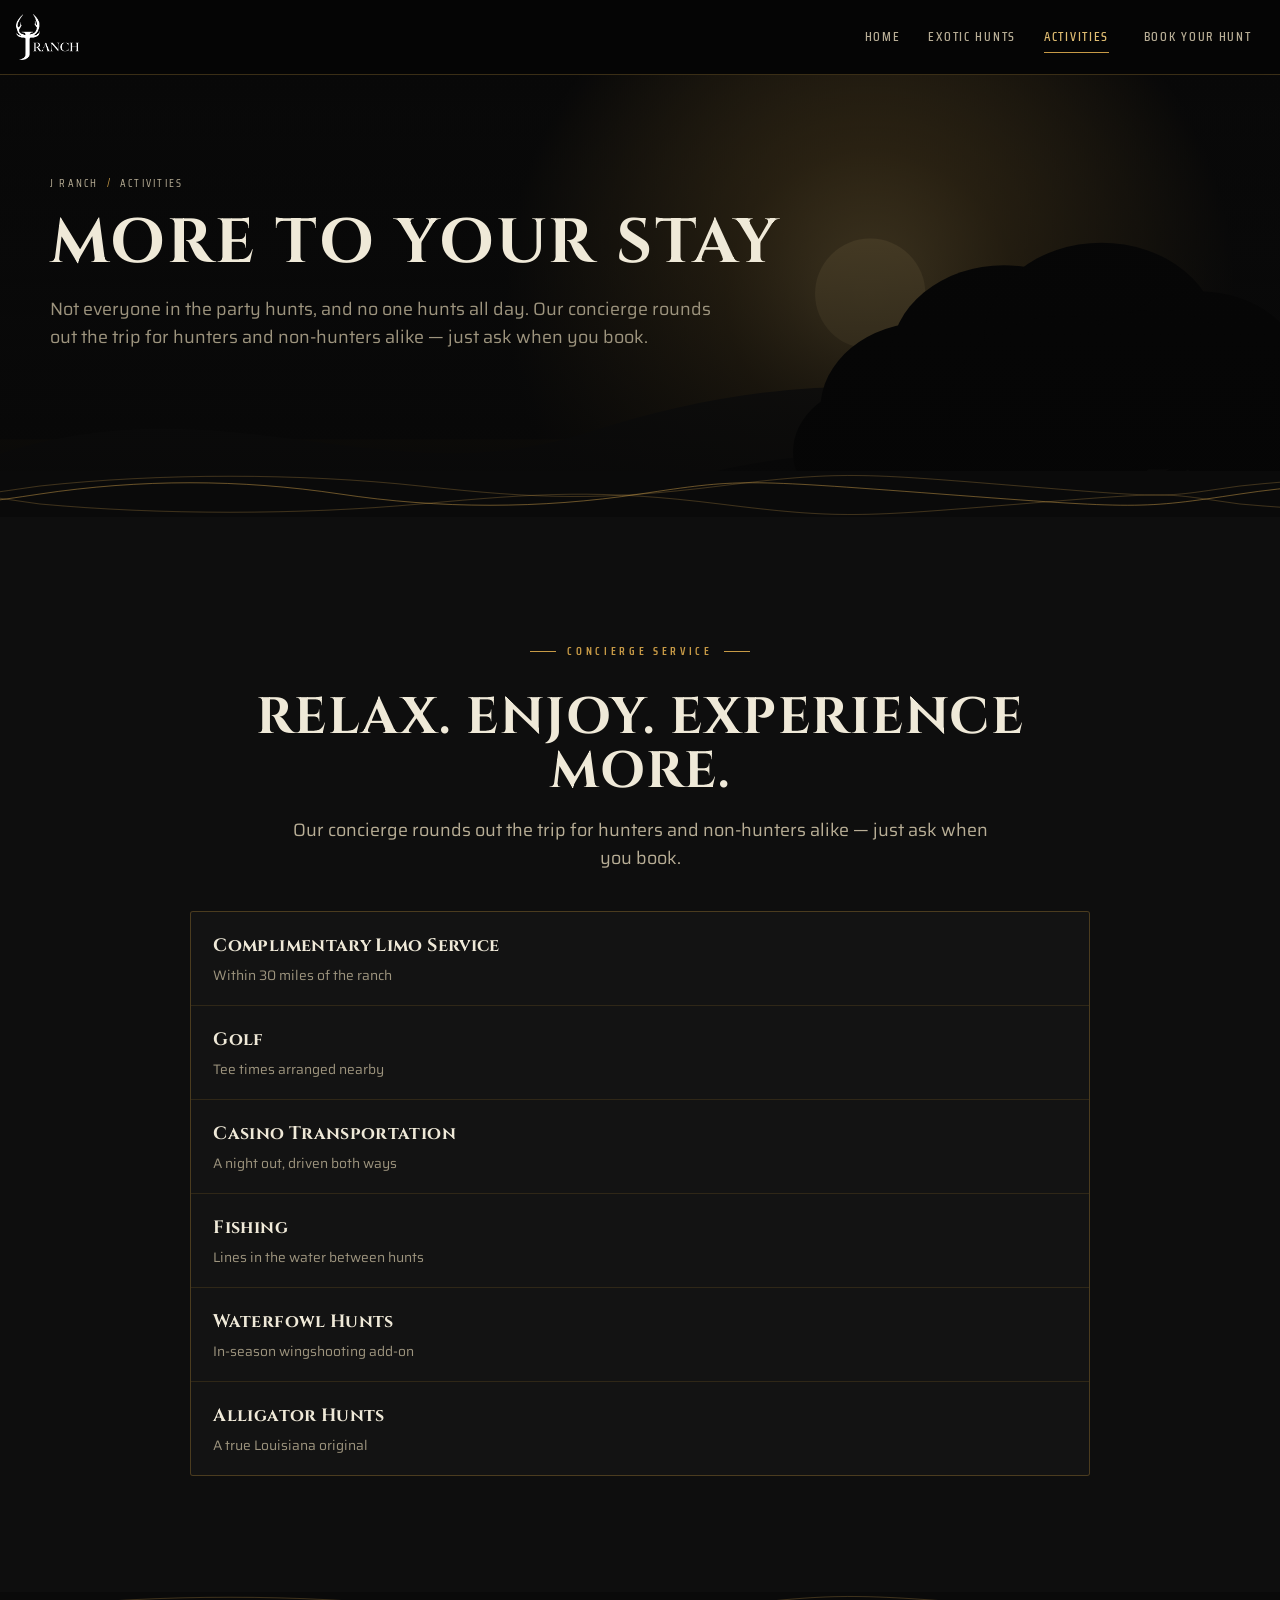
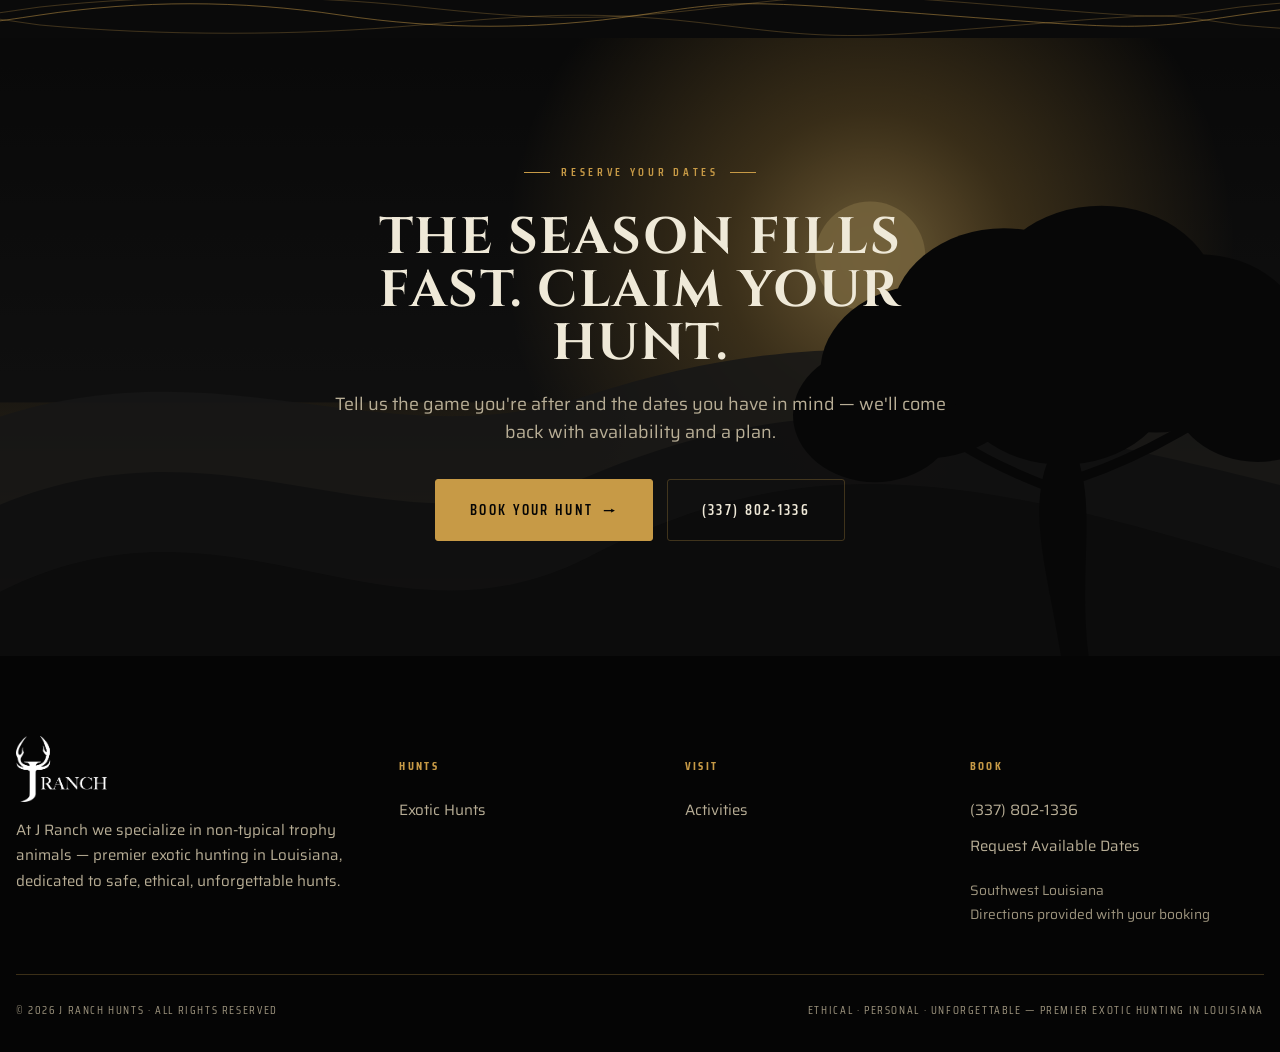
==== commit 9e7acf1c: "Hide The Ranch, Gallery, Lodge & Dining, and Packages until finished - Remove those four links from " ====
--- a/activities.html
+++ b/activities.html
@@ -15,7 +15,7 @@
 <a class="skip" href="#main">Skip to content</a><header class="site-header">
 <div class="wrap-wide nav">
   <a class="brand" href="index.html"><img class="brand-logo" src="images/jranch-logo.png" alt="J Ranch — Premier Exotic Hunts"></a>
-  <nav id="nav-links" class="nav-links" aria-label="Primary"><a href="index.html">Home</a><a href="the-ranch.html">The Ranch</a><a href="exotics.html">Exotic Hunts</a><a href="lodging.html">Lodge & Dining</a><a href="activities.html" aria-current="page">Activities</a><a href="gallery.html">Gallery</a><a href="packages.html">Packages</a><a class="btn nav-cta" href="contact.html">Book Your Hunt</a></nav>
+  <nav id="nav-links" class="nav-links" aria-label="Primary"><a href="index.html">Home</a><a href="exotics.html">Exotic Hunts</a><a href="activities.html" aria-current="page">Activities</a><a class="btn nav-cta" href="contact.html">Book Your Hunt</a></nav>
   <button class="nav-toggle" aria-label="Menu" aria-controls="nav-links" aria-expanded="false">
     <span></span><span></span><span></span></button>
 </div>
@@ -88,7 +88,7 @@
          hunting in Louisiana, dedicated to safe, ethical, unforgettable hunts.</p>
     </div>
     <div class="footer-col"><h5>Hunts</h5><a href="exotics.html">Exotic Hunts</a></div>
-    <div class="footer-col"><h5>Visit</h5><a href="lodging.html">Lodge & Dining</a><a href="activities.html">Activities</a><a href="gallery.html">Gallery</a><a href="packages.html">Packages</a></div>
+    <div class="footer-col"><h5>Visit</h5><a href="activities.html">Activities</a></div>
     <div class="footer-col"><h5>Book</h5>
       <a href="tel:+13378021336">(337) 802-1336</a>
       <a href="contact.html">Request Available Dates</a>
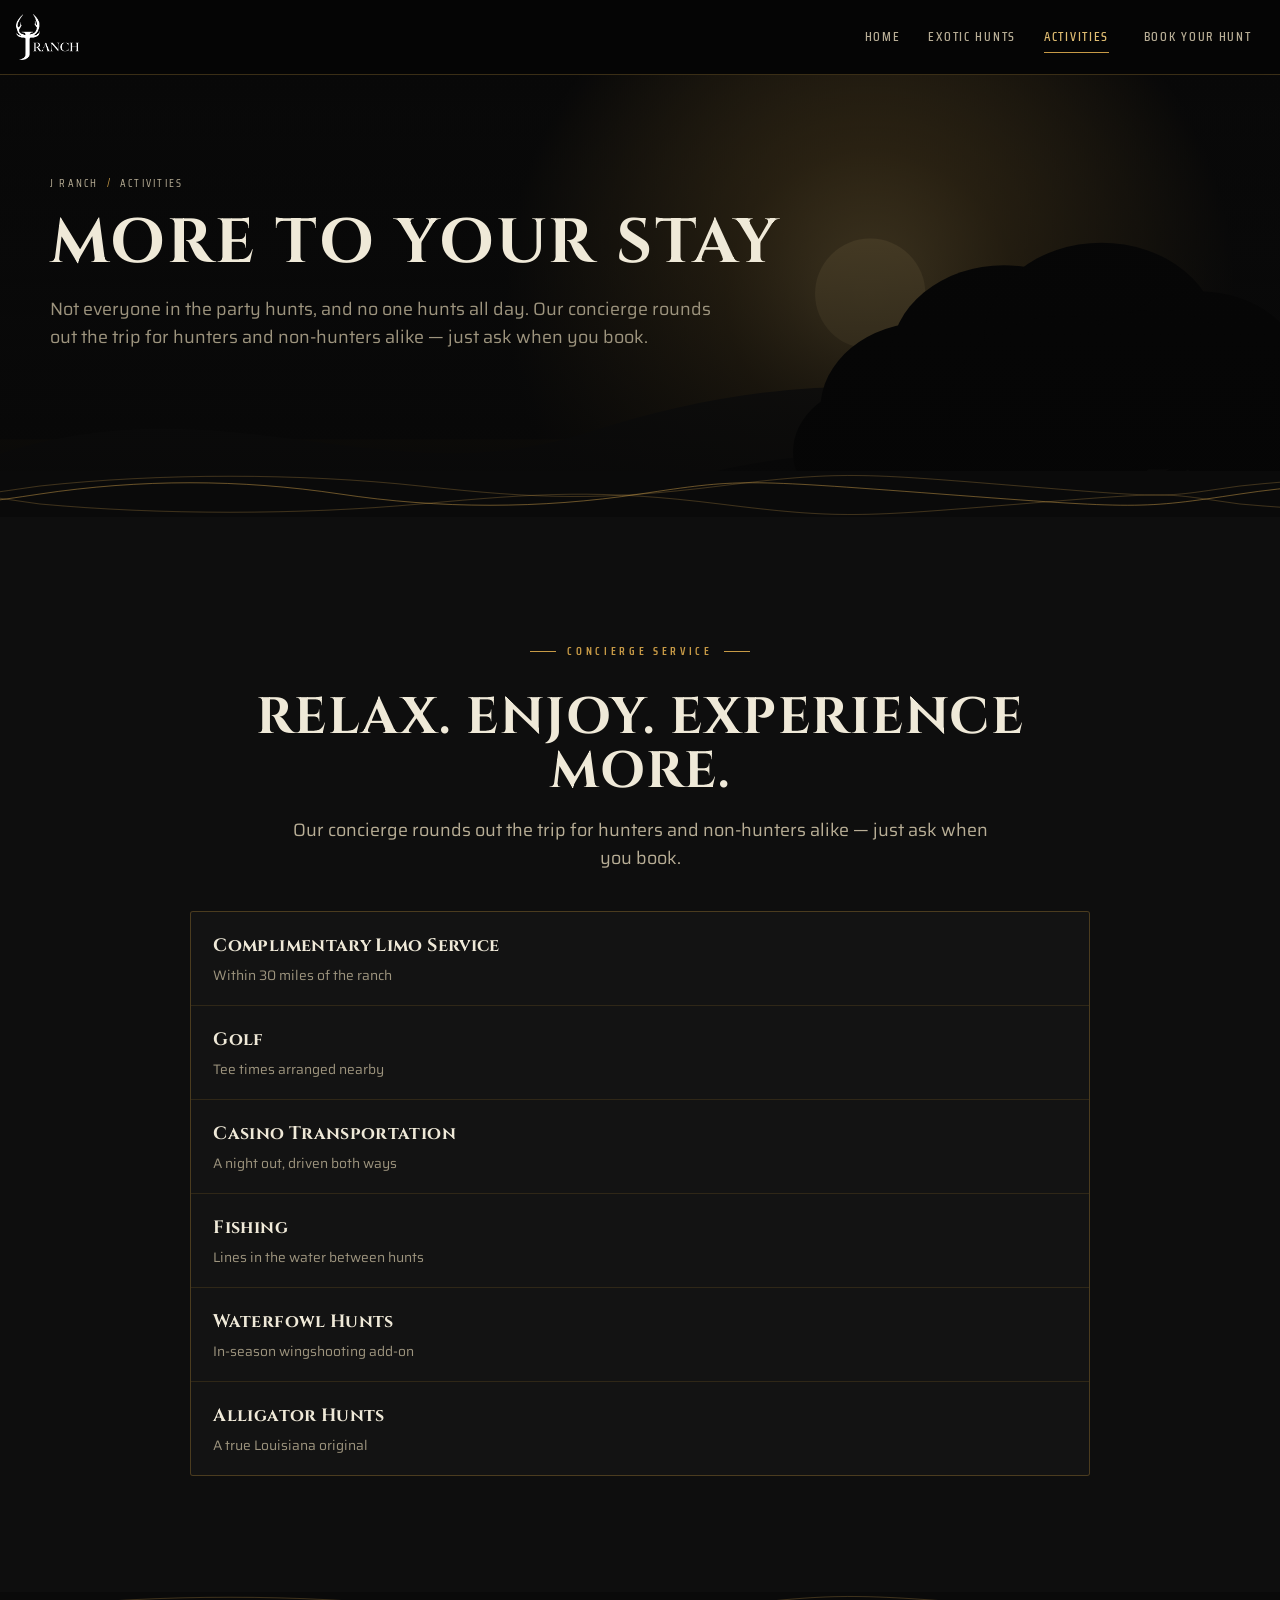
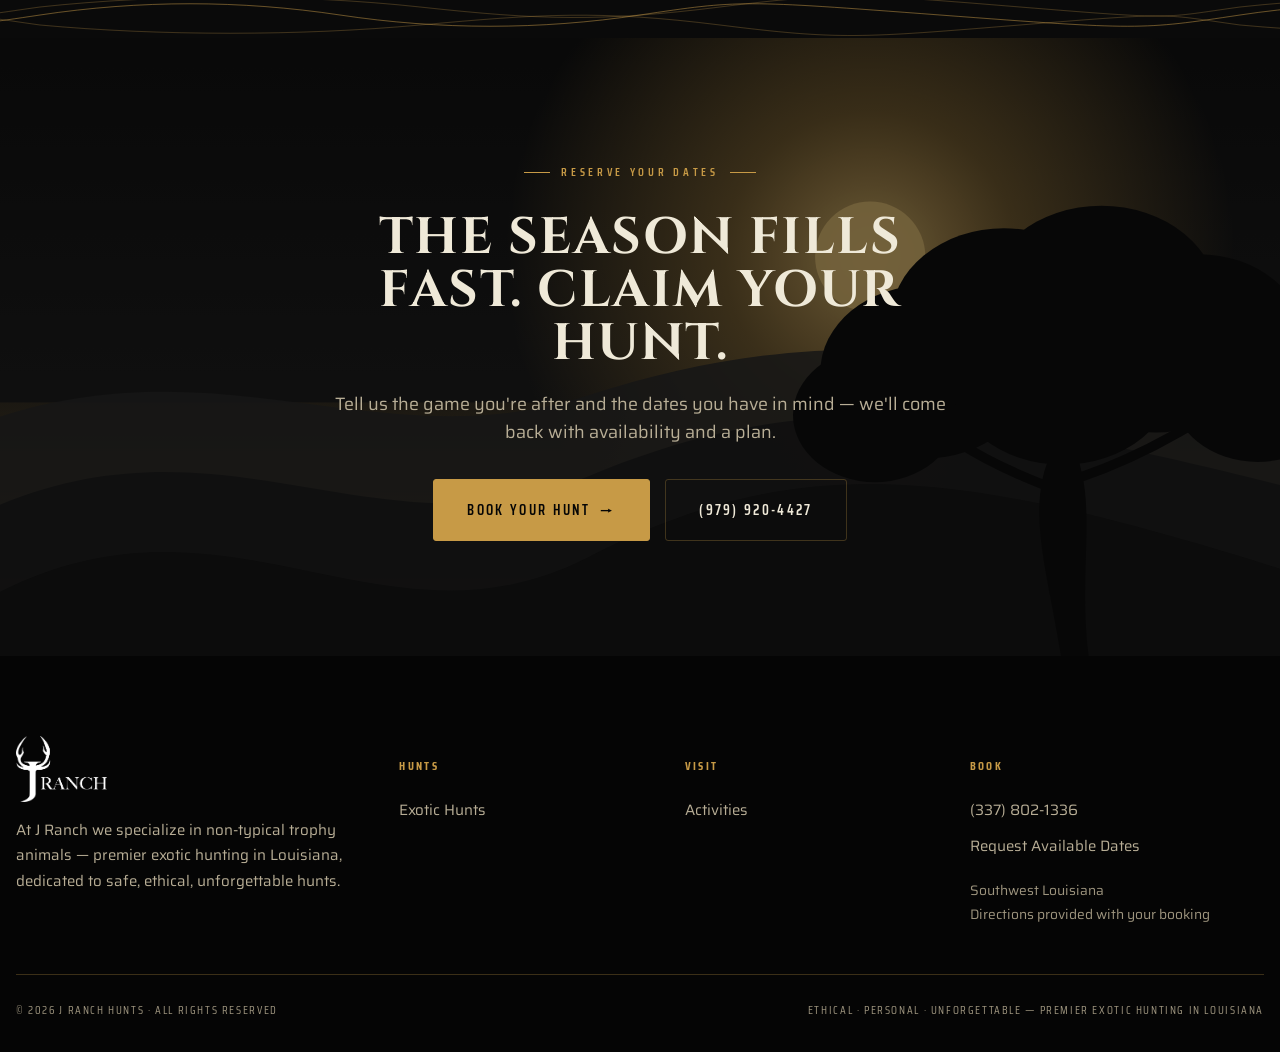
==== commit 55124d58: "Use (979) 920-4427 on all booking/call buttons Change the phone number on the call-to-action phone b" ====
--- a/activities.html
+++ b/activities.html
@@ -75,7 +75,7 @@
     <p class="lead" style="max-width:52ch;margin:0 auto 2rem">Tell us the game you're after and the dates you have in mind — we'll come back with availability and a plan.</p>
     <div style="display:flex;gap:.9rem;justify-content:center;flex-wrap:wrap">
       <a class="btn lg" href="contact.html">Book Your Hunt <span class="arw">→</span></a>
-      <a class="btn ghost lg" href="tel:+13378021336">(337) 802-1336</a>
+      <a class="btn ghost lg" href="tel:+19799204427">(979) 920-4427</a>
     </div>
   </div>
 </section>
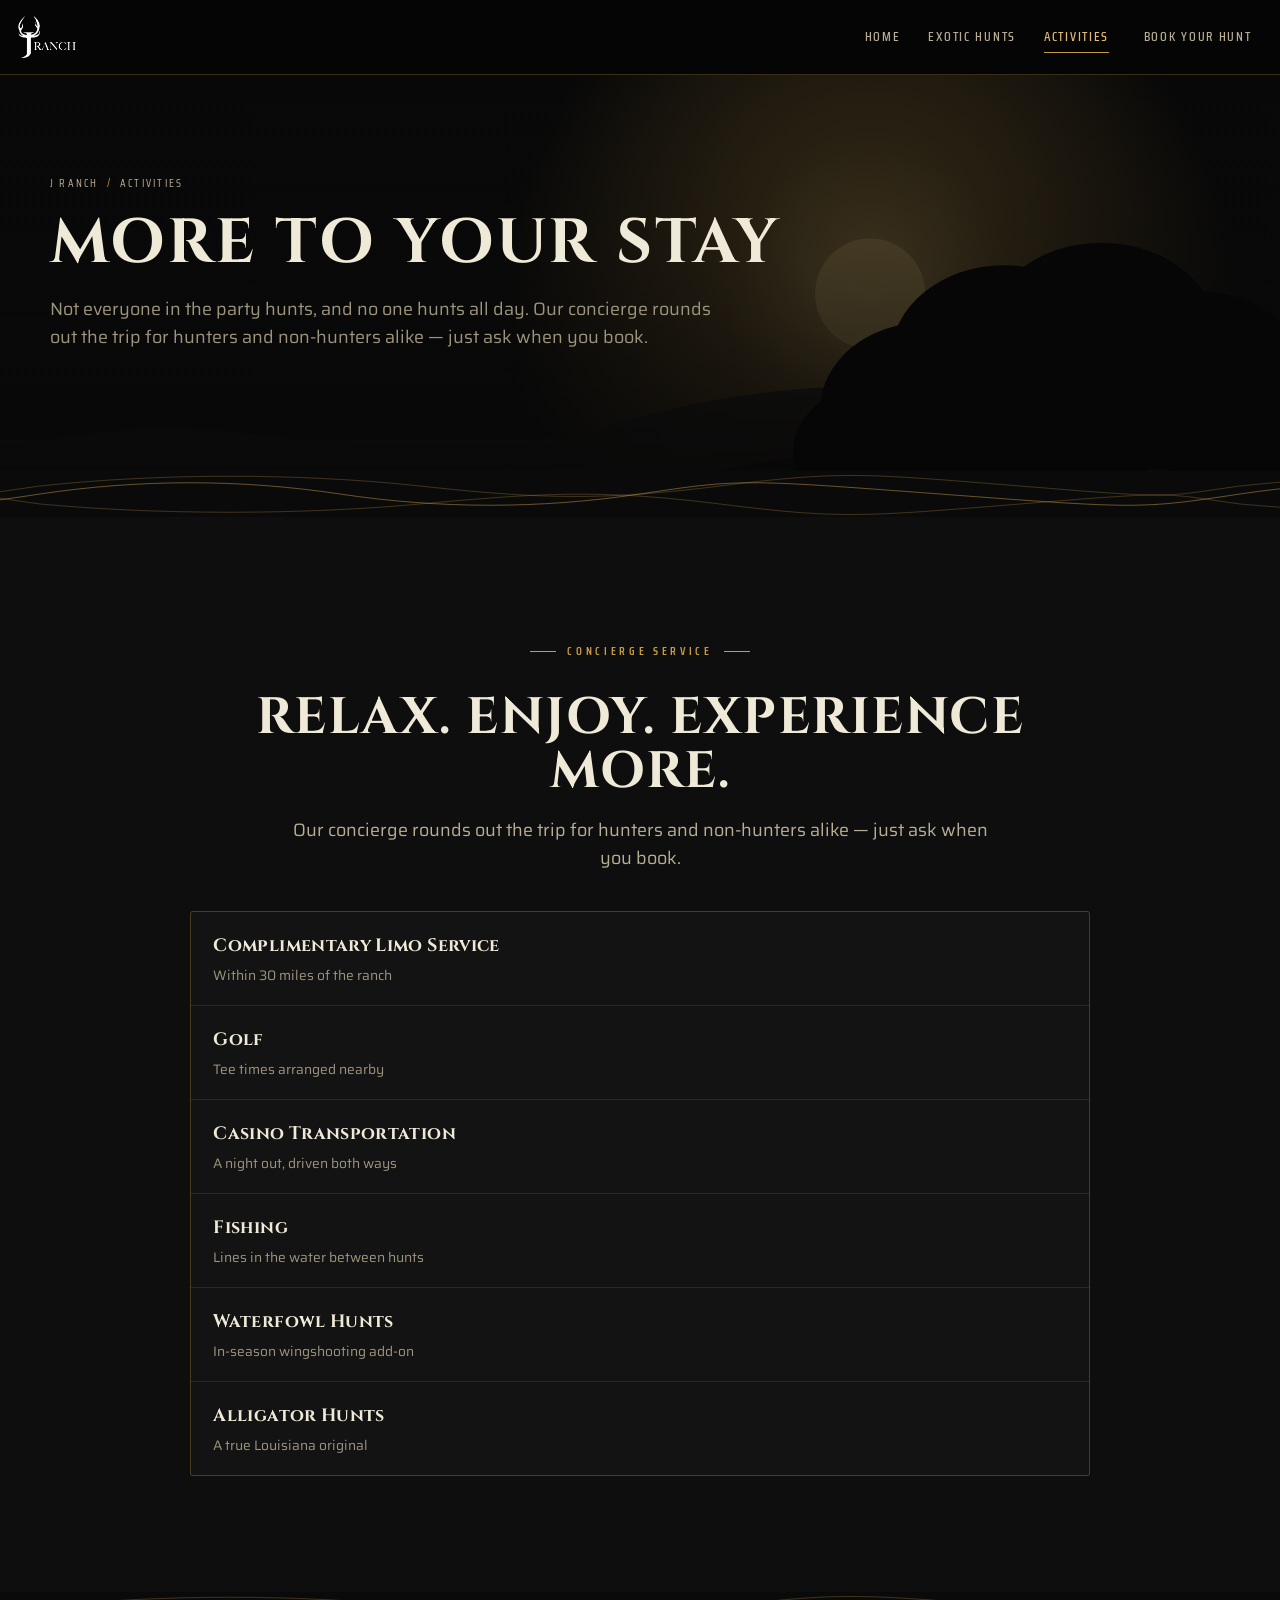
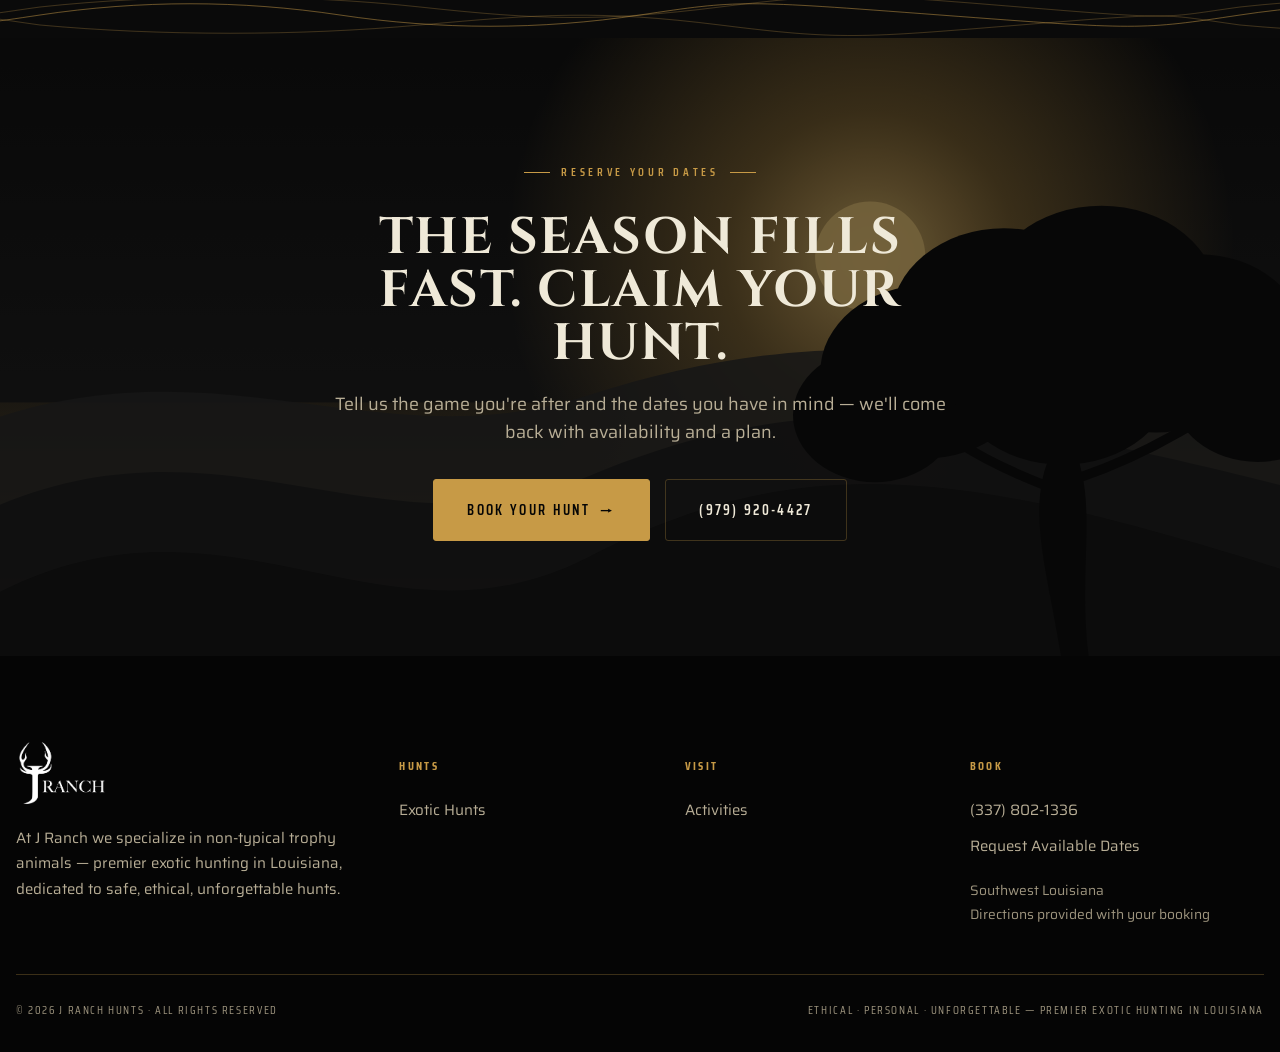
==== commit f0aa7496: "Fix mobile header safe-area clipping and tune logo spacing The logo's top (antler tips) was cut off " ====
--- a/activities.html
+++ b/activities.html
@@ -2,7 +2,7 @@
 <html lang="en">
 <head>
 <meta charset="utf-8">
-<meta name="viewport" content="width=device-width, initial-scale=1">
+<meta name="viewport" content="width=device-width, initial-scale=1, viewport-fit=cover">
 <title>Activities · J Ranch</title>
 <meta name="description" content="Concierge service at J Ranch — complimentary limo, golf, casino transportation, fishing, waterfowl hunts, and alligator hunts. Premier exotic hunting in Louisiana.">
 <link rel="preconnect" href="https://fonts.googleapis.com">
--- a/styles.css
+++ b/styles.css
@@ -168,6 +168,10 @@
   background:rgba(5,5,5,.86);
   backdrop-filter:blur(9px);
   border-bottom:1px solid var(--line-dk);
+  /* keep header content clear of the notch / Dynamic Island on iOS */
+  padding-top:env(safe-area-inset-top, 0px);
+  padding-left:env(safe-area-inset-left, 0px);
+  padding-right:env(safe-area-inset-right, 0px);
 }
 .nav{
   display:flex; align-items:center; justify-content:space-between;
@@ -175,9 +179,9 @@
 }
 .brand{ display:flex; align-items:center; gap:.7rem; color:var(--bone); }
 .brand .mark{ width:34px; height:34px; flex:none; }
-.brand-logo{ height:46px; width:auto; display:block; }
-.footer-about .brand-logo{ height:66px; }
-@media (max-width:520px){ .brand-logo{ height:40px; } }
+.brand-logo{ height:50px; width:auto; display:block; }
+.footer-about .brand-logo{ height:74px; }
+@media (max-width:520px){ .brand-logo{ height:46px; } }
 .brand .wordmark{ font-family:var(--display); font-weight:700; letter-spacing:.14em; font-size:1.18rem; text-transform:uppercase; line-height:1; }
 .brand .wordmark small{ display:block; font-family:var(--label); font-weight:500; letter-spacing:.3em; font-size:.5rem; color:var(--brass); margin-top:3px; }
 
@@ -229,12 +233,13 @@
   .nav-toggle[aria-expanded="true"] span:nth-child(2){ opacity:0; }
   .nav-toggle[aria-expanded="true"] span:nth-child(3){ transform:translateY(-7px) rotate(-45deg); }
   .nav-links{
-    position:fixed; inset:74px 0 auto 0;
+    position:fixed;
+    top:calc(74px + env(safe-area-inset-top, 0px)); left:0; right:0; bottom:auto;
     flex-direction:column; align-items:stretch; gap:0;
     background:var(--ink); border-bottom:1px solid var(--line-dk);
     padding:1rem 1.2rem 1.6rem;
-    max-height:calc(100dvh - 74px); overflow:auto;
-    transform:translateY(-120%); transition:transform .4s var(--ease);
+    max-height:calc(100dvh - 74px - env(safe-area-inset-top, 0px)); overflow:auto;
+    transform:translateY(-130%); transition:transform .4s var(--ease);
   }
   .nav-links.open{ transform:translateY(0); }
   .nav-links a,.nav-links .navbtn{ padding:.85rem .4rem; font-size:.95rem; width:100%; }
